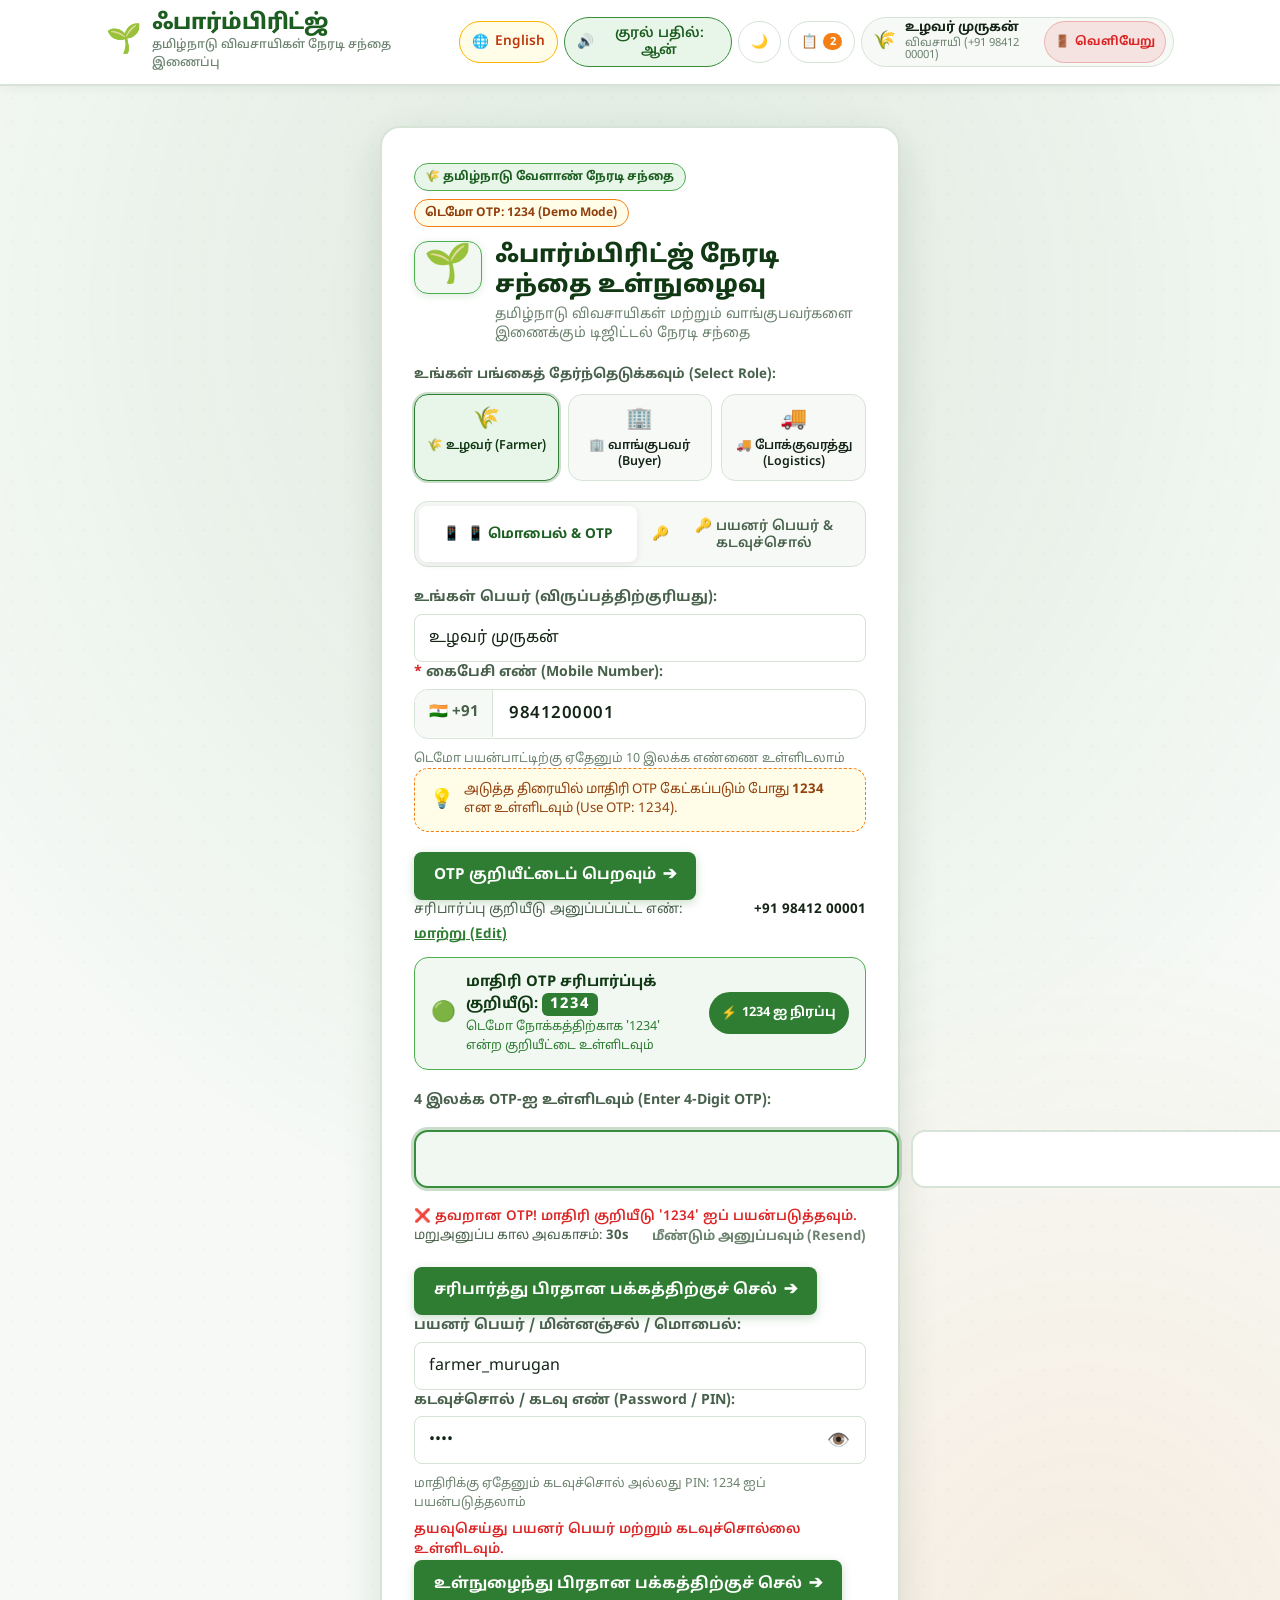
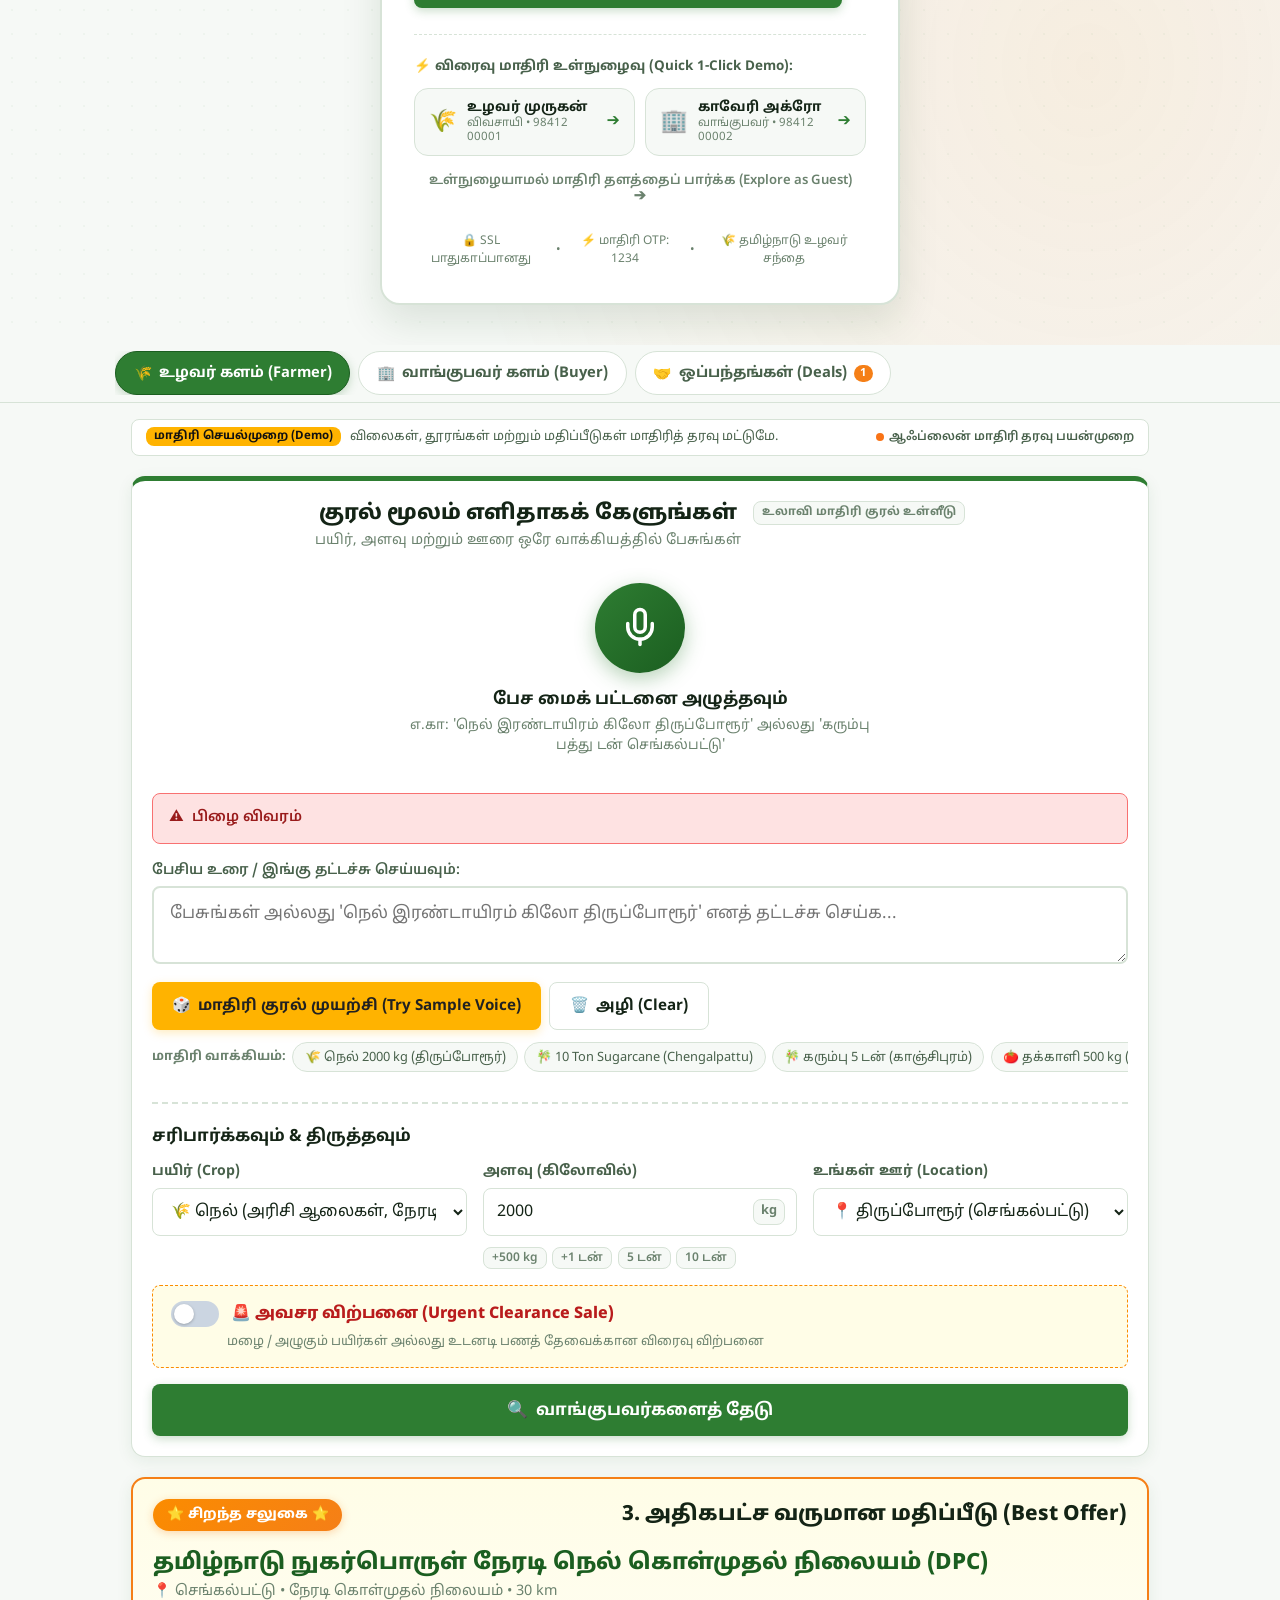
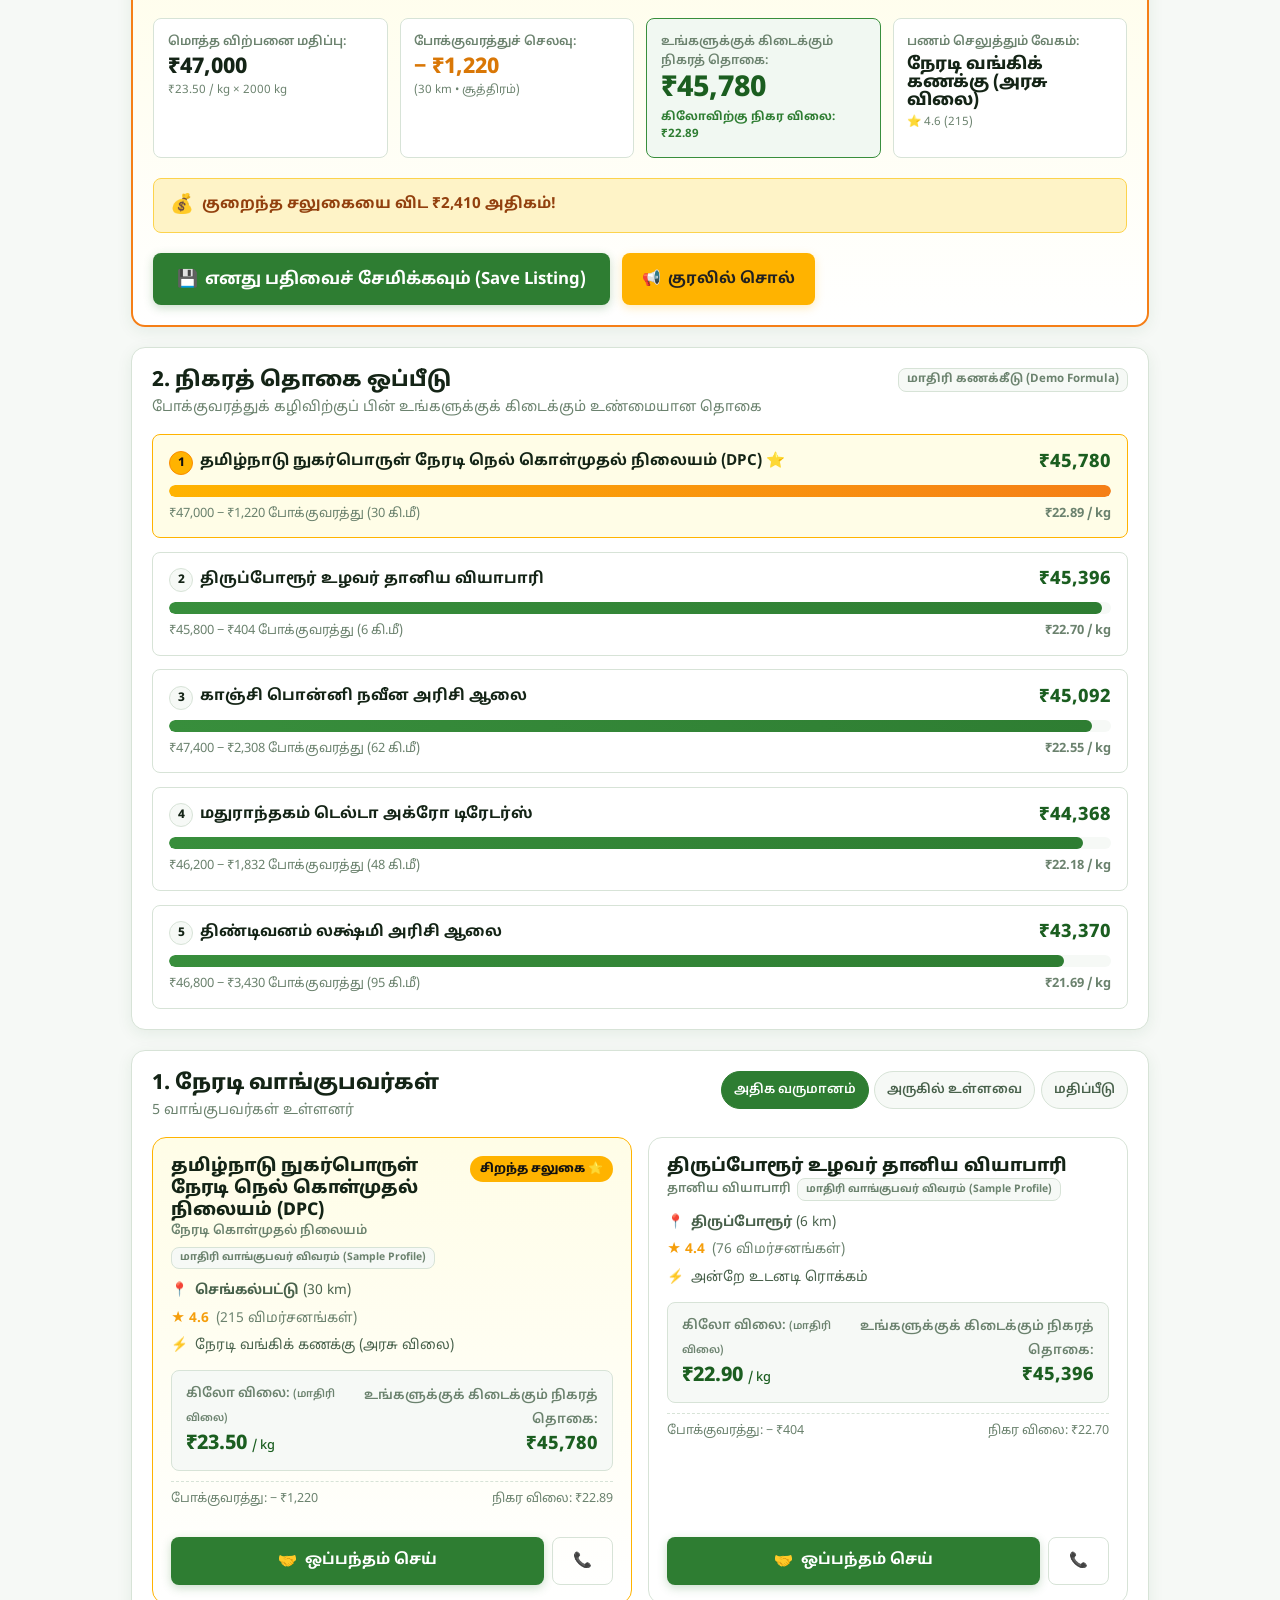
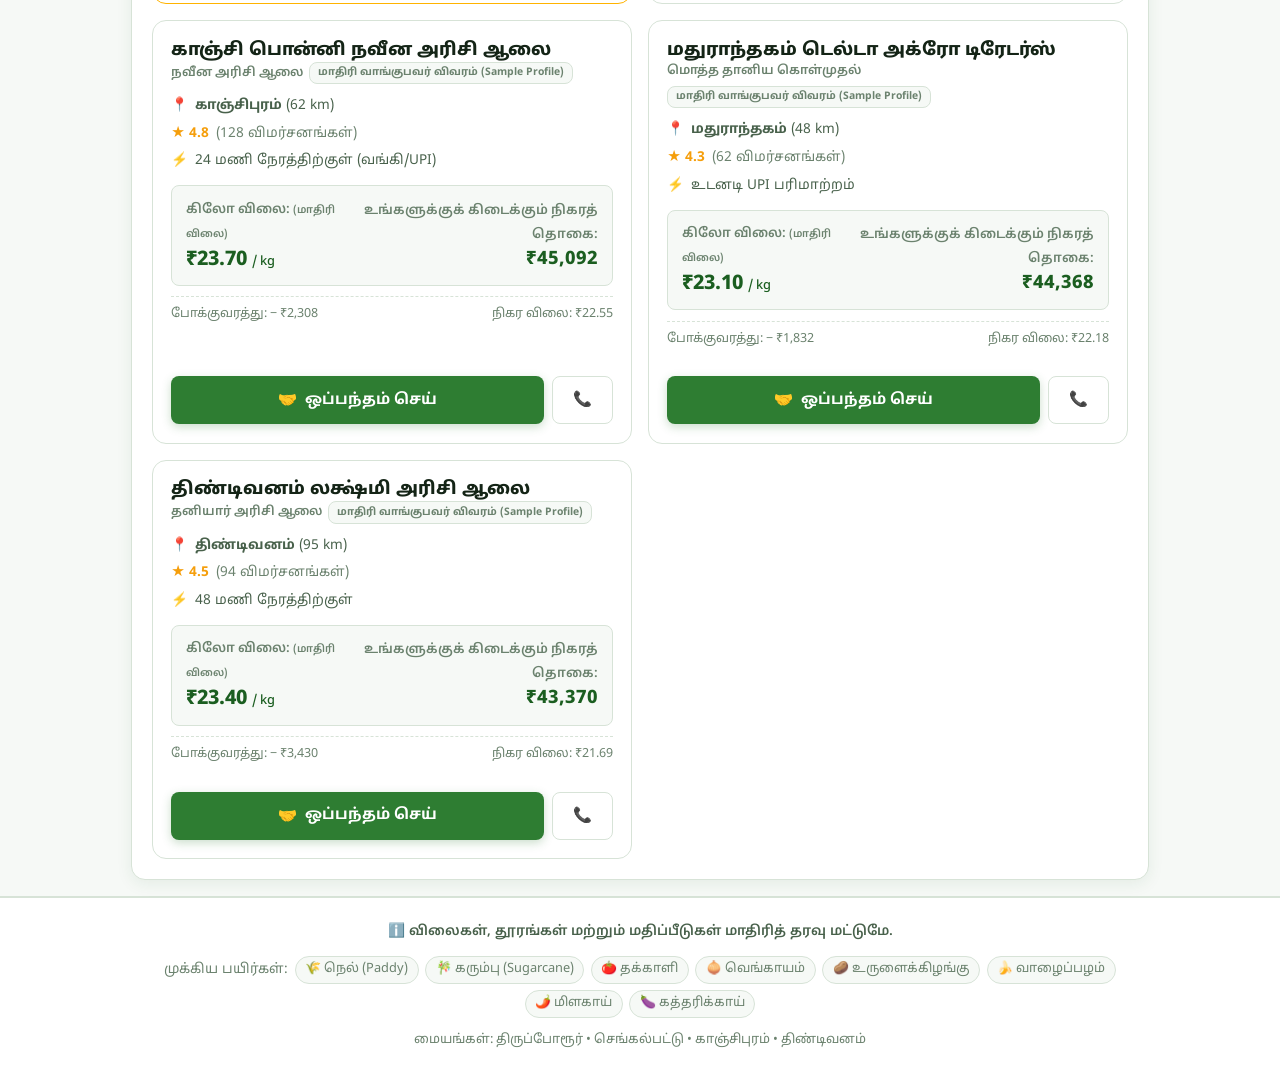
==== static/index.html @ 1721b295 "debug the entire code and make me a perfect protoype" ====
<!DOCTYPE html>
<html lang="ta">
<head>
  <meta charset="UTF-8">
  <meta name="viewport" content="width=device-width, initial-scale=1.0, maximum-scale=5.0">
  <title>FarmBridge | தமிழ்நாடு விவசாயிகள் நேரடி சந்தை இணைப்பு</title>
  <meta name="description" content="Tamil Nadu farmer to buyer direct connection prototype for paddy, sugarcane and vegetables. Voice-enabled, bilingual in Tamil & English.">

  <!-- Google Font: Noto Sans Tamil & Inter -->
  <link rel="preconnect" href="https://fonts.googleapis.com">
  <link rel="preconnect" href="https://fonts.gstatic.com" crossorigin>
  <link href="https://fonts.googleapis.com/css2?family=Inter:wght@400;500;600;700;800&family=Noto+Sans+Tamil:wght@400;500;600;700;800&display=swap" rel="stylesheet">

  <link rel="stylesheet" href="css/styles.css">
</head>
<body class="theme-light">

  <!-- HEADER -->
  <header class="app-header" role="banner">
    <div class="header-container">
      <div class="brand">
        <div class="brand-logo" aria-hidden="true">🌱</div>
        <div class="brand-text">
          <h1 class="brand-title" id="appTitle">ஃபார்ம்பிரிட்ஜ்</h1>
          <p class="brand-subtitle" id="appSubtitle">தமிழ்நாடு விவசாயிகள் நேரடி சந்தை இணைப்பு</p>
        </div>
      </div>

      <div class="header-actions">
        <!-- Language Switch -->
        <button id="langToggleBtn" class="pill-btn lang-pill" aria-label="Switch Language to English">
          <span class="icon" aria-hidden="true">🌐</span>
          <span id="langBtnText">English</span>
        </button>

        <!-- Voice Reply Toggle -->
        <button id="voiceReplyBtn" class="pill-btn voice-pill active" aria-label="Toggle Voice Replies" title="Toggle audio responses">
          <span class="icon" id="voiceReplyIcon" aria-hidden="true">🔊</span>
          <span id="voiceReplyText">குரல்: ஆன்</span>
        </button>

        <!-- Theme Toggle -->
        <button id="themeToggleBtn" class="pill-btn theme-pill" aria-label="Toggle dark/light theme">
          <span class="icon" id="themeIcon" aria-hidden="true">🌙</span>
        </button>

        <!-- View Saved Listings button -->
        <button id="viewListingsBtn" class="pill-btn saved-pill" aria-label="View Saved Listings">
          <span class="icon" aria-hidden="true">📋</span>
          <span id="savedCountBadge" class="badge">1</span>
        </button>

        <!-- User Profile Chip (Shown in header when logged in) -->
        <div id="userHeaderChip" class="user-header-chip hidden">
          <span class="user-avatar" id="userHeaderAvatar" aria-hidden="true">🌾</span>
          <div class="user-meta">
            <span class="user-name" id="userHeaderName">உழவர் முருகன்</span>
            <span class="user-role" id="userHeaderRole">விவசாயி (+91 98412 00001)</span>
          </div>
          <button type="button" id="logoutBtn" class="pill-btn logout-pill" aria-label="Logout" title="Logout from FarmBridge">
            <span class="icon" aria-hidden="true">🚪</span>
            <span id="logoutBtnText">வெளியேறு</span>
          </button>
        </div>
      </div>
    </div>
  </header>

  <!-- =========================================================================
       LOGIN PORTAL SCREEN (Displayed at start of website before main page)
       ========================================================================= -->
  <section id="loginPortalScreen" class="login-portal-screen" aria-labelledby="loginPortalTitle">
    <div class="login-portal-backdrop" aria-hidden="true"></div>

    <div class="login-container">
      <div class="login-card">
        <!-- Top Branding & Demo Status Badge -->
        <div class="login-card-header">
          <div class="login-badge-row">
            <span class="login-badge">🌾 தமிழ்நாடு வேளாண் நேரடி சந்தை</span>
            <span class="login-badge demo-badge">டெமோ OTP: 1234 (Demo Mode)</span>
          </div>
          <div class="login-brand">
            <div class="login-logo" aria-hidden="true">🌱</div>
            <div>
              <h2 id="loginPortalTitle" class="login-title">ஃபார்ம்பிரிட்ஜ் உள்நுழைவு</h2>
              <p id="loginPortalSubtitle" class="login-subtitle">தமிழ்நாடு விவசாயிகள் மற்றும் வாங்குபவர்களை இணைக்கும் டிஜிட்டல் நேரடி சந்தை</p>
            </div>
          </div>
        </div>

        <!-- Role Selection Segmented Chips -->
        <div class="login-role-section">
          <label class="login-section-label" id="loginRoleLabel">உங்கள் பங்கைத் தேர்ந்தெடுக்கவும் (Select Role):</label>
          <div class="login-role-chips" role="radiogroup" aria-label="Select your role">
            <button type="button" class="login-role-chip active" data-role="farmer" id="roleChipFarmer" aria-checked="true" role="radio">
              <span class="chip-icon" aria-hidden="true">🌾</span>
              <span class="chip-text" id="roleChipFarmerText">உழவர் (Farmer)</span>
            </button>
            <button type="button" class="login-role-chip" data-role="buyer" id="roleChipBuyer" aria-checked="false" role="radio">
              <span class="chip-icon" aria-hidden="true">🏢</span>
              <span class="chip-text" id="roleChipBuyerText">வாங்குபவர் (Buyer)</span>
            </button>
            <button type="button" class="login-role-chip" data-role="deals" id="roleChipDeals" aria-checked="false" role="radio">
              <span class="chip-icon" aria-hidden="true">🚚</span>
              <span class="chip-text" id="roleChipDealsText">போக்குவரத்து (Logistics)</span>
            </button>
          </div>
        </div>

        <!-- Login Tabs: Phone & OTP (Primary) vs Credentials -->
        <div class="login-tabs-bar" role="tablist">
          <button type="button" class="login-tab-btn active" id="loginTabOtpBtn" role="tab" aria-selected="true" data-tab="otp">
            <span aria-hidden="true">📱</span>
            <span id="tabOtpTitle">மொபைல் எண் & OTP</span>
          </button>
          <button type="button" class="login-tab-btn" id="loginTabCredBtn" role="tab" aria-selected="false" data-tab="credentials">
            <span aria-hidden="true">🔑</span>
            <span id="tabCredTitle">பயனர் பெயர் & கடவுச்சொல்</span>
          </button>
        </div>

        <!-- TAB 1: Mobile Number & OTP Flow -->
        <div id="loginOtpPanel" class="login-tab-panel" role="tabpanel" aria-labelledby="loginTabOtpBtn">
          <!-- Step 1: Mobile Number Input -->
          <div id="otpStepPhone" class="otp-flow-step">
            <form id="phoneLoginForm" novalidate>
              <div class="form-group">
                <label for="loginNameInput" class="form-label" id="loginNameLabel">உங்கள் பெயர் (விருப்பத்திற்குரியது):</label>
                <input type="text" id="loginNameInput" class="form-input" placeholder="எ.கா: உழவர் முருகன் / Farmer Murugan" value="உழவர் முருகன்">
              </div>

              <div class="form-group">
                <label for="loginPhoneInput" class="form-label" id="loginPhoneLabel">
                  <span class="label-req">*</span> கைபேசி எண் (Mobile Number):
                </label>
                <div class="phone-input-wrapper">
                  <span class="country-prefix">🇮🇳 +91</span>
                  <input type="tel" id="loginPhoneInput" class="form-input phone-field" placeholder="98412 00001" maxlength="10" value="9841200001" inputmode="numeric" required>
                </div>
                <small class="field-hint" id="loginPhoneHint">டெமோ பயன்பாட்டிற்கு ஏதேனும் 10 இலக்க எண்ணை உள்ளிடலாம்</small>
              </div>

              <!-- Demo Notice Alert -->
              <div class="login-demo-alert">
                <span class="alert-icon" aria-hidden="true">💡</span>
                <span id="demoOtpAlertText">அடுத்த திரையில் மாதிரி OTP கேட்கப்படும் போது <strong>1234</strong> என உள்ளிடவும் (Use OTP: 1234).</span>
              </div>

              <button type="submit" id="sendOtpBtn" class="btn btn-primary btn-block btn-lg">
                <span id="sendOtpBtnText">OTP குறியீட்டைப் பெறவும்</span>
                <span aria-hidden="true">➔</span>
              </button>
            </form>
          </div>

          <!-- Step 2: OTP Verification Box -->
          <div id="otpStepVerify" class="otp-flow-step hidden">
            <div class="otp-sent-info">
              <span id="otpSentPrefix">சரிபார்ப்பு குறியீடு அனுப்பப்பட்ட எண்:</span>
              <strong id="displayOtpPhone">+91 98412 00001</strong>
              <button type="button" id="changePhoneBtn" class="link-btn" aria-label="Change Phone Number">மாற்று (Edit)</button>
            </div>

            <!-- Prominent Demo OTP Banner with Auto-Fill button -->
            <div class="otp-callout-box">
              <div class="callout-content">
                <span class="callout-icon" aria-hidden="true">🟢</span>
                <div>
                  <div class="callout-title" id="calloutOtpTitle">மாதிரி OTP சரிபார்ப்புக் குறியீடு: <span class="highlight-code">1234</span></div>
                  <div class="callout-sub" id="calloutOtpSub">டெமோ நோக்கத்திற்காக '1234' என்ற குறியீட்டை உள்ளிடவும்</div>
                </div>
              </div>
              <button type="button" id="autofillOtpBtn" class="pill-btn autofill-pill" title="Fill OTP 1234">
                <span aria-hidden="true">⚡</span>
                <span id="autofillBtnText">1234 ஐ நிரப்பு</span>
              </button>
            </div>

            <form id="verifyOtpForm" novalidate>
              <div class="form-group">
                <label class="form-label" id="enterOtpLabel" for="otpDigit1">4 இலக்க OTP-ஐ உள்ளிடவும் (Enter 4-Digit OTP):</label>
                <div class="otp-boxes-grid" id="otpBoxesContainer">
                  <input type="text" id="otpDigit1" class="otp-digit" maxlength="1" inputmode="numeric" pattern="[0-9]*" autocomplete="off" autofocus aria-label="OTP digit 1">
                  <input type="text" id="otpDigit2" class="otp-digit" maxlength="1" inputmode="numeric" pattern="[0-9]*" autocomplete="off" aria-label="OTP digit 2">
                  <input type="text" id="otpDigit3" class="otp-digit" maxlength="1" inputmode="numeric" pattern="[0-9]*" autocomplete="off" aria-label="OTP digit 3">
                  <input type="text" id="otpDigit4" class="otp-digit" maxlength="1" inputmode="numeric" pattern="[0-9]*" autocomplete="off" aria-label="OTP digit 4">
                </div>
                <div id="otpErrorMsg" class="otp-error-msg hidden" role="alert">
                  ❌ தவறான OTP! மாதிரி குறியீடு '1234' ஐப் பயன்படுத்தவும்.
                </div>
              </div>

              <div class="otp-resend-row">
                <span id="otpTimerText" class="timer-text">மறுஅனுப்ப கால அவகாசம்: <strong id="otpCountdown">30s</strong></span>
                <button type="button" id="resendOtpBtn" class="link-btn" disabled>மீண்டும் அனுப்பவும் (Resend)</button>
              </div>

              <button type="submit" id="verifyOtpBtn" class="btn btn-primary btn-block btn-lg">
                <span id="verifyOtpBtnText">சரிபார்த்து பிரதான பக்கத்திற்குச் செல்</span>
                <span aria-hidden="true">➔</span>
              </button>
            </form>
          </div>
        </div>

        <!-- TAB 2: Credentials (Username & Password) Flow -->
        <div id="loginCredPanel" class="login-tab-panel hidden" role="tabpanel" aria-labelledby="loginTabCredBtn">
          <form id="credLoginForm" novalidate>
            <div class="form-group">
              <label for="loginUsernameInput" class="form-label" id="credUsernameLabel">பயனர் பெயர் / மின்னஞ்சல் / மொபைல்:</label>
              <input type="text" id="loginUsernameInput" class="form-input" placeholder="murugan அல்லது 9841200001" value="farmer_murugan" required>
            </div>

            <div class="form-group">
              <label for="loginPasswordInput" class="form-label" id="credPasswordLabel">கடவுச்சொல் / கடவு எண் (Password / PIN):</label>
              <div class="password-input-wrapper">
                <input type="password" id="loginPasswordInput" class="form-input" placeholder="மாதிரி கடவுச்சொல்: 1234" value="1234" required>
                <button type="button" id="togglePasswordBtn" class="toggle-pwd-btn" aria-label="Show or hide password">👁️</button>
              </div>
              <small class="field-hint" id="credHintText">மாதிரிக்கு ஏதேனும் கடவுச்சொல் அல்லது PIN: 1234 ஐப் பயன்படுத்தலாம்</small>
            </div>

            <div id="credErrorMsg" class="otp-error-msg hidden" role="alert">
              தயவுசெய்து பயனர் பெயர் மற்றும் கடவுச்சொல்லை உள்ளிடவும்.
            </div>

            <button type="submit" id="credSubmitBtn" class="btn btn-primary btn-block btn-lg">
              <span id="credSubmitBtnText">உள்நுழைந்து பிரதான பக்கத்திற்குச் செல்</span>
              <span aria-hidden="true">➔</span>
            </button>
          </form>
        </div>

        <!-- Quick 1-Click Demo Profiles -->
        <div class="login-quick-demo">
          <div class="quick-demo-title" id="quickDemoTitle">⚡ விரைவு மாதிரி உள்நுழைவு (Quick 1-Click Demo):</div>
          <div class="quick-demo-cards">
            <button type="button" class="quick-profile-card" id="quickLoginFarmer">
              <span class="qp-icon" aria-hidden="true">🌾</span>
              <div class="qp-info">
                <strong id="demoFarmerName">உழவர் முருகன்</strong>
                <small id="demoFarmerRole">விவசாயி • 98412 00001</small>
              </div>
              <span class="qp-arrow" aria-hidden="true">➔</span>
            </button>
            <button type="button" class="quick-profile-card" id="quickLoginBuyer">
              <span class="qp-icon" aria-hidden="true">🏢</span>
              <div class="qp-info">
                <strong id="demoBuyerName">காவேரி அக்ரோ</strong>
                <small id="demoBuyerRole">வாங்குபவர் • 98412 00002</small>
              </div>
              <span class="qp-arrow" aria-hidden="true">➔</span>
            </button>
          </div>
          <!-- Guest explore option -->
          <div class="guest-explore-row">
            <button type="button" id="skipLoginGuestBtn" class="guest-link-btn">
              <span id="guestBtnText">உள்நுழையாமல் மாதிரி தளத்தைப் பார்க்க (Explore as Guest)</span> ➔
            </button>
          </div>
        </div>

        <!-- Trust & Security Footer -->
        <div class="login-card-footer">
          <span class="trust-item">🔒 SSL பாதுகாப்பானது</span>
          <span class="trust-item">•</span>
          <span class="trust-item">⚡ மாதிரி OTP: 1234</span>
          <span class="trust-item">•</span>
          <span class="trust-item">🌾 தமிழ்நாடு உழவர் சந்தை</span>
        </div>
      </div>
    </div>
  </section>

  <!-- =========================================================================
       MAIN APPLICATION WRAPPER (Displayed once logged in)
       ========================================================================= -->
  <div id="mainAppWrapper" class="main-app-wrapper hidden">

  <!-- ROLE NAVIGATION TABS (Farmer / Buyer / Deals Tracker) -->
  <nav class="role-nav-bar" role="navigation" aria-label="Role and Views Switcher">
    <div class="role-nav-container" role="tablist">
      <button class="role-tab active" id="tabFarmer" role="tab" aria-selected="true" data-view="farmer">
        <span class="tab-icon" aria-hidden="true">🌾</span>
        <span id="tabFarmerText">உழவர் களம் (Farmer)</span>
      </button>
      <button class="role-tab" id="tabBuyer" role="tab" aria-selected="false" data-view="buyer">
        <span class="tab-icon" aria-hidden="true">🏢</span>
        <span id="tabBuyerText">வாங்குபவர் களம் (Buyer)</span>
      </button>
      <button class="role-tab" id="tabDeals" role="tab" aria-selected="false" data-view="deals">
        <span class="tab-icon" aria-hidden="true">🤝</span>
        <span id="tabDealsText">ஒப்பந்தங்கள் (Deals)</span>
        <span id="dealsCountBadge" class="badge">1</span>
      </button>
    </div>
  </nav>

  <!-- MAIN CONTENT CONTAINER -->
  <main class="main-content" id="mainContent">

    <!-- DEMO / STATUS BANNER -->
    <div class="status-strip" role="region" aria-label="Status Notice">
      <div class="strip-content">
        <span class="demo-tag" id="demoNoticeBadge">மாதிரி செயல்முறை (DEMO / SIMULATION)</span>
        <span class="strip-text" id="statusNoticeText">அனைத்து விலைகள், வாங்குபவர்கள் மற்றும் கட்டணங்கள் மாதிரித் தரவு மட்டுமே (Mock Demo Data).</span>
      </div>
      <div id="connectionPill" class="conn-pill online" title="Backend Status">
        <span class="dot"></span>
        <span id="connText">இணைப்பில் உள்ளது</span>
      </div>
    </div>

    <!-- VIEW 1: FARMER VIEW PANEL -->
    <div id="viewFarmer" class="view-panel" role="tabpanel" aria-labelledby="tabFarmer">
      <!-- VOICE INPUT SECTION (TOP) -->
      <section class="card voice-hero-card" aria-labelledby="voiceSectionHeading">
        <div class="section-header-row">
          <div>
            <h2 id="voiceSectionHeading" class="section-title">குரல் மூலம் எளிதாகக் கேளுங்கள்</h2>
            <p class="section-desc" id="voiceSectionDesc">பயிர், அளவு மற்றும் ஊரை ஒரே வாக்கியத்தில் பேசுங்கள்</p>
          </div>
          <span class="sim-badge" id="voiceEngineBadge">உலாவி மாதிரி குரல் உள்ளீடு</span>
        </div>

        <!-- Large Center Microphone Touch Target -->
        <div class="mic-cluster">
          <button id="micMainBtn" class="mic-touch-target" aria-label="Press to speak in Tamil or English">
            <div class="mic-pulse-ring" aria-hidden="true"></div>
            <div class="mic-pulse-ring delay" aria-hidden="true"></div>
            <div class="mic-icon-circle">
              <svg class="mic-svg" viewBox="0 0 24 24" fill="none" stroke="currentColor" stroke-width="2" stroke-linecap="round" stroke-linejoin="round">
                <path d="M12 2a3 3 0 0 0-3 3v7a3 3 0 0 0 6 0V5a3 3 0 0 0-3-3Z"></path>
                <path d="M19 10v2a7 7 0 0 1-14 0v-2"></path>
                <line x1="12" y1="19" x2="12" y2="22"></line>
              </svg>
            </div>
          </button>
          <div id="micStatusText" class="mic-status-label" aria-live="polite">பேச மைக் பட்டனை அழுத்தவும்</div>
          <p class="mic-prompt-hint" id="micPromptHint">எ.கா: "நெல் இரண்டாயிரம் கிலோ திருப்போரூர்" அல்லது "ten ton sugarcane Chengalpattu"</p>
        </div>

        <!-- Speech / Mic Error Banner (Hidden by default) -->
        <div id="voiceAlertBanner" class="alert-banner hidden" role="alert" aria-live="assertive">
          <div class="alert-content">
            <span class="alert-icon" id="alertIcon">⚠️</span>
            <span class="alert-text" id="alertText">பிழை விவரம்</span>
          </div>
          <div class="alert-action" id="alertActionSlot"></div>
        </div>

        <!-- Live Transcript & Text Input -->
        <div class="transcript-box-wrapper">
          <label for="transcriptInput" class="input-label" id="transcriptLabel">பேசிய உரை / இங்கு தட்டச்சு செய்யவும்:</label>
          <div class="transcript-input-group">
            <textarea 
              id="transcriptInput" 
              class="transcript-textarea" 
              rows="2" 
              placeholder="பேசுங்கள் அல்லது 'நெல் இரண்டாயிரம் கிலோ திருப்போரூர்' எனத் தட்டச்சு செய்க..."
              aria-describedby="sampleVoiceCycler"
            ></textarea>
          </div>

          <!-- Voice Action Buttons -->
          <div class="voice-buttons-bar">
            <button id="trySampleVoiceBtn" class="btn btn-turmeric" aria-label="Try a sample voice query">
              <span class="btn-icon" aria-hidden="true">🎲</span>
              <span id="trySampleText">மாதிரி குரல் முயற்சி (Try Sample Voice)</span>
            </button>
            
            <button id="clearVoiceBtn" class="btn btn-outline" aria-label="Clear speech transcript">
              <span class="btn-icon" aria-hidden="true">🗑️</span>
              <span id="clearBtnText">அழி</span>
            </button>
          </div>

          <!-- Sample preview chips -->
          <div class="sample-pills-row" id="samplePillsRow">
            <span class="sample-tag-lead" id="sampleLeadText">மாதிரி:</span>
            <button class="sample-pill-chip" data-phrase="நெல் இரண்டாயிரம் கிலோ திருப்போரூர்">🌾 நெல் 2000 kg (திருப்போரூர்)</button>
            <button class="sample-pill-chip" data-phrase="ten ton sugarcane Chengalpattu">🎋 10 Ton Sugarcane (Chengalpattu)</button>
            <button class="sample-pill-chip" data-phrase="கரும்பு ஐந்து டன் காஞ்சிபுரம்">🎋 கரும்பு 5 டன் (காஞ்சிபுரம்)</button>
            <button class="sample-pill-chip" data-phrase="தக்காளி 500 கிலோ செங்கல்பட்டு">🍅 தக்காளி 500 kg (செங்கல்பட்டு)</button>
          </div>
        </div>

        <!-- Editable Extracted Fields -->
        <div class="extracted-fields-box">
          <h3 class="subsection-title" id="fieldsTitle">சரிபார்க்கவும் & திருத்தவும்</h3>
          
          <div class="form-grid">
            <!-- Crop Select -->
            <div class="form-group">
              <label for="cropSelect" class="form-label" id="cropLabel">பயிர் (Crop):</label>
              <div class="select-wrapper">
                <select id="cropSelect" class="form-select" aria-required="true">
                  <!-- Dynamically populated -->
                </select>
              </div>
            </div>

            <!-- Quantity Input -->
            <div class="form-group">
              <label for="quantityInput" class="form-label" id="qtyLabel">அளவு (கிலோவில்):</label>
              <div class="input-with-unit">
                <input 
                  type="number" 
                  id="quantityInput" 
                  class="form-input" 
                  min="1" 
                  step="any" 
                  value="2000" 
                  placeholder="2000" 
                  aria-required="true"
                >
                <span class="unit-badge">kg</span>
              </div>
              <!-- Quick Quantity Increments -->
              <div class="quick-qty-chips">
                <button type="button" class="quick-qty-btn" data-add="500">+500 kg</button>
                <button type="button" class="quick-qty-btn" data-add="1000">+1 டன்</button>
                <button type="button" class="quick-qty-btn" data-set="5000">5 டன்</button>
                <button type="button" class="quick-qty-btn" data-set="10000">10 டன்</button>
              </div>
            </div>

            <!-- Farmer Location Select -->
            <div class="form-group">
              <label for="locationSelect" class="form-label" id="locLabel">உங்கள் ஊர் (Location):</label>
              <div class="select-wrapper">
                <select id="locationSelect" class="form-select" aria-required="true">
                  <!-- Dynamically populated -->
                </select>
              </div>
            </div>
          </div>

          <!-- URGENT / DISTRESS SALE WORKFLOW CARD -->
          <div class="urgent-sale-card" id="urgentSaleCard">
            <div class="urgent-toggle-row">
              <label class="switch-control" for="urgentSaleToggle">
                <input type="checkbox" id="urgentSaleToggle" class="switch-input" aria-describedby="urgentToggleDesc">
                <span class="switch-track" aria-hidden="true"></span>
                <span class="switch-title" id="urgentToggleTitle">🚨 அவசர விற்பனை (Urgent Clearance Sale)</span>
              </label>
              <span class="urgent-sub-desc" id="urgentToggleDesc">மழை / அழுகும் பயிர்கள் அல்லது உடனடி பணத் தேவைக்கான விரைவு விற்பனை</span>
            </div>
            <div id="urgentFieldsGroup" class="urgent-fields-group hidden">
              <div class="form-grid-2">
                <div class="form-group">
                  <label for="urgentReasonSelect" class="form-label" id="urgentReasonLabel">அவசர காரணம் (Urgency Reason):</label>
                  <select id="urgentReasonSelect" class="form-select">
                    <option value="perishable">அழுகும் பயிர் - மழை/வெயில் அபாயம் (Perishable Harvest)</option>
                    <option value="cash">உடனடி அவசர ரொக்கத் தேவை (Immediate Cash Need Today)</option>
                    <option value="storage">அறுவடைக்கு பின் சேமிப்பு வசதி இல்லை (No Storage)</option>
                  </select>
                </div>
                <div class="form-group">
                  <label for="urgentDiscountSelect" class="form-label" id="urgentDiscountLabel">விரைவு கொள்முதல் தள்ளுபடி:</label>
                  <select id="urgentDiscountSelect" class="form-select">
                    <option value="5">5% விரைவு தள்ளுபடி (5% Discount)</option>
                    <option value="10" selected>10% உடனடி கொள்முதல் தள்ளுபடி (10% Discount)</option>
                    <option value="15">15% அதிகபட்ச அவசர தள்ளுபடி (15% Clearance)</option>
                  </select>
                </div>
              </div>
              <div class="urgent-info-strip">
                <span>⚡</span>
                <span id="urgentSpotNotice">அன்றே உடனடி ரொக்கம் (Spot Cash) & 24 மணி நேரத்திற்குள் பட்டுவாடா செய்யும் வாங்குபவர்களுக்கு முன்னுரிமை அளிக்கப்படுகிறது.</span>
              </div>
            </div>
          </div>

          <button id="calculateOffersBtn" class="btn btn-primary btn-large w-100" style="margin-top: 1rem;">
            <span class="btn-icon" aria-hidden="true">🔍</span>
            <span id="calculateBtnText">வாங்குபவர்களைத் தேடு (Find Matching Buyers)</span>
          </button>
        </div>
      </section>

      <!-- SECTION 3: ESTIMATED EARNINGS (HERO CARD FOR BEST BUYER) -->
      <section class="card earnings-hero-card" id="earningsSection" aria-labelledby="secEarningsHeading">
        <div class="earnings-header">
          <div class="earnings-tag" id="bestOfferBadgeTag">⭐ சிறந்த சலுகை (Best Offer)</div>
          <h2 id="secEarningsHeading" class="section-title">3. அதிகபட்ச வருமான மதிப்பீடு</h2>
        </div>

        <div class="earnings-content" id="earningsContent">
          <!-- Filled by JS -->
        </div>
      </section>

      <!-- SECTION 2: OFFER COMPARISON (RANKED BARS) -->
      <section class="card comparison-card" id="comparisonSection" aria-labelledby="secComparisonHeading">
        <div class="section-header-row">
          <div>
            <h2 id="secComparisonHeading" class="section-title">2. நிகரத் தொகை ஒப்பீடு</h2>
            <p class="section-desc" id="secComparisonDesc">போக்குவரத்துக் கழிவிற்குப் பின் உங்களுக்குக் கிடைக்கும் உண்மையான தொகை</p>
          </div>
          <span class="sim-badge">மாதிரி கணக்கீடு (Demo Formula)</span>
        </div>

        <div class="comparison-bars-container" id="comparisonBarsContainer" role="list">
          <!-- Rendered by JS -->
        </div>
      </section>

      <!-- SECTION 1: MATCHING BUYERS (CARDS) -->
      <section class="card buyers-section-card" id="buyersSection" aria-labelledby="secBuyersHeading">
        <div class="section-header-row">
          <div>
            <h2 id="secBuyersHeading" class="section-title">1. நேரடி வாங்குபவர்கள்</h2>
            <p class="section-desc" id="secBuyersCount">பொருத்தமான வாங்குபவர்கள்</p>
          </div>
          <!-- Filter chips -->
          <div class="filter-pills" role="radiogroup" aria-label="Sort Buyers">
            <button class="filter-pill active" data-sort="net" id="sortNetBtn">அதிக வருமானம்</button>
            <button class="filter-pill" data-sort="distance" id="sortDistBtn">அருகில் உள்ளவை</button>
            <button class="filter-pill" data-sort="rating" id="sortRatingBtn">மதிப்பீடு</button>
          </div>
        </div>

        <div class="buyers-grid" id="buyersGrid" role="list">
          <!-- Rendered by JS -->
        </div>
      </section>
    </div>

    <!-- VIEW 2: BUYER / MILL OPERATOR DASHBOARD -->
    <div id="viewBuyer" class="view-panel hidden" role="tabpanel" aria-labelledby="tabBuyer">
      <section class="card buyer-dashboard-card" aria-labelledby="secBuyerHeading">
        <div class="section-header-row">
          <div>
            <h2 id="secBuyerHeading" class="section-title">விவசாயிகளின் வரத்து மற்றும் விற்பனை பதிவுகள்</h2>
            <p class="section-desc" id="secBuyerSubtitle">நேரடி கொள்முதல் செய்ய விவசாயிகளின் பதிவுகளைப் பார்க்கவும்</p>
          </div>
          <!-- Filter controls -->
          <div class="buyer-filters-bar">
            <select id="buyerCropFilter" class="form-select" style="min-width: 140px;" aria-label="Filter by Crop">
              <option value="all">அனைத்து பயிர்களும்</option>
            </select>
            <button id="buyerUrgentFilterBtn" class="filter-pill" data-active="false">
              <span>🚨 அவசர விற்பனைகள் மட்டும்</span>
            </button>
          </div>
        </div>

        <!-- Incoming Farmer Listings Grid -->
        <div id="incomingListingsGrid" class="listings-grid" role="list">
          <!-- Populated by JS -->
        </div>
      </section>
    </div>

    <!-- VIEW 3: DEALS TRACKER & STATUS PIPELINE -->
    <div id="viewDeals" class="view-panel hidden" role="tabpanel" aria-labelledby="tabDeals">
      <section class="card deals-dashboard-card" aria-labelledby="secDealsHeading">
        <div class="section-header-row">
          <div>
            <h2 id="secDealsHeading" class="section-title">ஒப்பந்தங்கள் & நேரடி நிலைக் கண்காணிப்பு</h2>
            <p class="section-desc" id="secDealsSubtitle">உறுதி செய்யப்பட்ட ஒப்பந்தங்களின் படிநிலை முன்னேற்றம் (முழு மாதிரி செயல்முறை)</p>
          </div>
          <button id="createDemoDealBtn" class="btn btn-turmeric">
            <span class="btn-icon" aria-hidden="true">➕</span>
            <span id="createDemoDealBtnText">மாதிரி ஒப்பந்தம் உருவாக்கு</span>
          </button>
        </div>

        <!-- Deals List Container -->
        <div id="dealsListContainer" class="deals-container" role="list">
          <!-- Populated by JS -->
        </div>
      </section>
    </div>

  </main>

  <!-- SAVED LISTINGS MODAL -->
  <div id="savedListingsModal" class="modal-overlay hidden" role="dialog" aria-modal="true" aria-labelledby="savedListingsModalTitle">
    <div class="modal-card">
      <div class="modal-header">
        <h3 id="savedListingsModalTitle" class="modal-title">சேமிக்கப்பட்ட விவசாயி பதிவுகள்</h3>
        <button id="closeSavedModalBtn" class="close-btn" aria-label="Close modal">&times;</button>
      </div>
      <div class="modal-body" id="savedListingsList">
        <!-- Populated by JS -->
      </div>
    </div>
  </div>

  <!-- SIMULATED MANDI RECEIPT / CHALLAN MODAL -->
  <div id="receiptModal" class="modal-overlay hidden" role="dialog" aria-modal="true" aria-labelledby="receiptModalTitle">
    <div class="modal-card receipt-card">
      <div class="modal-header">
        <h3 id="receiptModalTitle" class="modal-title">மாதிரி கொள்முதல் சலான் & ரசீது</h3>
        <button id="closeReceiptModalBtn" class="close-btn" aria-label="Close modal">&times;</button>
      </div>
      <div class="modal-body">
        <div class="simulated-watermark" id="receiptWatermark">மாதிரி ஆவணம் - சட்டப்பூர்வ செல்லுபடி அற்றது / SIMULATED DEMO ONLY - NO REAL BANKING</div>
        <div class="receipt-content" id="receiptContent">
          <!-- Filled dynamically by JS -->
        </div>
        <div class="modal-actions">
          <button type="button" id="closeReceiptBtn" class="btn btn-outline">மூடு</button>
          <button type="button" id="printReceiptBtn" class="btn btn-primary">
            <span>🖨️</span>
            <span id="printReceiptBtnText">அச்சிடு / சேமி (Print)</span>
          </button>
        </div>
      </div>
    </div>
  </div>

  <!-- SAVE LISTING FORM MODAL -->
  <div id="saveListingModal" class="modal-overlay hidden" role="dialog" aria-modal="true" aria-labelledby="saveModalTitle">
    <div class="modal-card">
      <div class="modal-header">
        <h3 id="saveModalTitle" class="modal-title">விவசாயி பதிவைச் சேமி</h3>
        <button id="closeSaveModalBtn" class="close-btn" aria-label="Close modal">&times;</button>
      </div>
      <div class="modal-body">
        <form id="saveListingForm">
          <div class="form-group">
            <label for="farmerNameInput" class="form-label" id="modalFarmerNameLabel">உங்கள் பெயர்:</label>
            <input type="text" id="farmerNameInput" class="form-input" placeholder="உழவர் முருகன் / Farmer Murugan" required>
          </div>
          <div class="form-group">
            <label for="farmerPhoneInput" class="form-label" id="modalFarmerPhoneLabel">தொலைபேசி எண்:</label>
            <input type="tel" id="farmerPhoneInput" class="form-input" placeholder="+91 98412 00000" required>
          </div>
          <div class="summary-box" id="saveListingSummaryBox">
            <!-- Details populated by JS -->
          </div>
          <div class="modal-actions">
            <button type="button" id="cancelSaveBtn" class="btn btn-outline">ரத்து செய்</button>
            <button type="submit" id="confirmSaveBtn" class="btn btn-primary">சேமிக்கவும்</button>
          </div>
        </form>
      </div>
    </div>
  </div>

  <!-- TOAST NOTIFICATION -->
  <div id="toastMessage" class="toast hidden" role="status" aria-live="polite"></div>

  <!-- FOOTER -->
  <footer class="app-footer" role="contentinfo">
    <div class="footer-container">
      <div class="footer-notice">
        <span class="warning-icon">ℹ️</span>
        <span id="footerNoticeText">விலைகள், தூரங்கள் மற்றும் மதிப்பீடுகள் மாதிரித் தரவு மட்டுமே (Prices, distances and ratings are sample data for demonstration).</span>
      </div>
      <div class="footer-crops">
        <span id="supportedCropsLabel">முக்கிய பயிர்கள்:</span>
        <span class="crop-tag">🌾 நெல் (Paddy)</span>
        <span class="crop-tag">🎋 கரும்பு (Sugarcane)</span>
        <span class="crop-tag">🍅 தக்காளி</span>
        <span class="crop-tag">🧅 வெங்காயம்</span>
        <span class="crop-tag">🥔 உருளைக்கிழங்கு</span>
        <span class="crop-tag">🍌 வாழைப்பழம்</span>
        <span class="crop-tag">🌶️ மிளகாய்</span>
        <span class="crop-tag">🍆 கத்தரிக்காய்</span>
      </div>
      <div class="footer-hubs">
        <span id="regionsLabel">மையங்கள்:</span> திருப்போரூர் • செங்கல்பட்டு • காஞ்சிபுரம் • திண்டிவனம்
      </div>
    </div>
  </footer>

  </div> <!-- END MAIN APPLICATION WRAPPER -->

  <!-- SCRIPTS -->
  <script src="js/i18n.js"></script>
  <script src="js/sample_data.js"></script>
  <script src="js/parser.js"></script>
  <script src="js/speech.js"></script>
  <script src="js/app.js"></script>
</body>
</html>
---- static/css/styles.css ----
/* ==========================================================================
   FarmBridge Stylesheet
   Green & Turmeric Palette, Tamil Typography, Mobile-First Responsive Design
   ========================================================================== */

:root {
  /* Green Palette */
  --green-900: #0f3813;
  --green-800: #1b5e20;
  --green-700: #2e7d32;
  --green-600: #388e3c;
  --green-500: #4caf50;
  --green-100: #e8f5e9;
  --green-50:  #f1f8f2;

  /* Turmeric / Haldi Palette */
  --turmeric-900: #bf360c;
  --turmeric-800: #e65100;
  --turmeric-700: #f57f17;
  --turmeric-600: #fb8c00;
  --turmeric-500: #ffb300;
  --turmeric-200: #ffe082;
  --turmeric-100: #fff9c4;
  --turmeric-50:  #fffde7;

  /* Light Theme Defaults */
  --bg-primary: #f6f9f6;
  --bg-secondary: #ffffff;
  --bg-card: #ffffff;
  --bg-input: #ffffff;
  --border-color: #d7e3d7;
  --border-focus: #2e7d32;

  --text-primary: #142416;
  --text-secondary: #48614b;
  --text-muted: #6b826e;
  --text-inverse: #ffffff;

  --accent-gold: #f57f17;
  --accent-gold-bg: #fffde7;
  --badge-best-bg: #fef3c7;
  --badge-best-text: #92400e;
  --badge-best-border: #fcd34d;

  --card-shadow: 0 4px 16px rgba(27, 94, 32, 0.08);
  --card-shadow-hover: 0 8px 24px rgba(27, 94, 32, 0.14);

  --font-family: 'Noto Sans Tamil', 'Inter', -apple-system, BlinkMacSystemFont, 'Segoe UI', Roboto, sans-serif;
  --radius-sm: 8px;
  --radius-md: 14px;
  --radius-lg: 20px;
  --radius-full: 9999px;
}

/* Dark Theme */
body.theme-dark {
  --bg-primary: #0f1611;
  --bg-secondary: #17231a;
  --bg-card: #1c2b20;
  --bg-input: #152218;
  --border-color: #2c4232;
  --border-focus: #66bb6a;

  --text-primary: #f0f7f1;
  --text-secondary: #b6d2b9;
  --text-muted: #85a389;
  --text-inverse: #0f1611;

  --accent-gold: #ffb300;
  --accent-gold-bg: #292411;
  --badge-best-bg: #3d2f07;
  --badge-best-text: #fde047;
  --badge-best-border: #854d0e;

  --card-shadow: 0 4px 18px rgba(0, 0, 0, 0.4);
  --card-shadow-hover: 0 8px 28px rgba(0, 0, 0, 0.6);
}

/* Base Resets */
*, *::before, *::after {
  box-sizing: border-box;
  margin: 0;
  padding: 0;
}

html {
  font-size: 16px;
  scroll-behavior: smooth;
  -webkit-text-size-adjust: 100%;
}

body {
  font-family: var(--font-family);
  background-color: var(--bg-primary);
  color: var(--text-primary);
  line-height: 1.5;
  overflow-x: hidden;
  transition: background-color 0.25s ease, color 0.25s ease;
  min-height: 100vh;
  display: flex;
  flex-direction: column;
}

/* Accessibility: focus ring */
:focus-visible {
  outline: 3px solid var(--accent-gold);
  outline-offset: 2px;
}

/* Header */
.app-header {
  background-color: var(--bg-card);
  border-bottom: 2px solid var(--border-color);
  position: sticky;
  top: 0;
  z-index: 100;
  box-shadow: 0 2px 10px rgba(0, 0, 0, 0.05);
}

.header-container {
  max-width: 1100px;
  margin: 0 auto;
  padding: 0.75rem 1rem;
  display: flex;
  align-items: center;
  justify-content: space-between;
  gap: 0.75rem;
}

.brand {
  display: flex;
  align-items: center;
  gap: 0.6rem;
}

.brand-logo {
  font-size: 1.8rem;
  line-height: 1;
}

.brand-title {
  font-size: 1.35rem;
  font-weight: 800;
  color: var(--green-800);
  line-height: 1.1;
  letter-spacing: -0.01em;
}

body.theme-dark .brand-title {
  color: var(--green-500);
}

.brand-subtitle {
  font-size: 0.75rem;
  color: var(--text-muted);
  font-weight: 500;
}

.header-actions {
  display: flex;
  align-items: center;
  gap: 0.4rem;
}

.pill-btn {
  display: inline-flex;
  align-items: center;
  gap: 0.35rem;
  padding: 0.45rem 0.75rem;
  border-radius: var(--radius-full);
  border: 1.5px solid var(--border-color);
  background-color: var(--bg-card);
  color: var(--text-primary);
  font-size: 0.85rem;
  font-weight: 600;
  font-family: inherit;
  cursor: pointer;
  min-height: 42px;
  transition: all 0.2s ease;
  user-select: none;
}

.pill-btn:hover {
  background-color: var(--bg-primary);
  border-color: var(--green-700);
}

.lang-pill {
  background-color: var(--turmeric-50);
  border-color: var(--turmeric-500);
  color: var(--turmeric-900);
}

body.theme-dark .lang-pill {
  background-color: var(--accent-gold-bg);
  color: var(--accent-gold);
}

.voice-pill.active {
  background-color: var(--green-100);
  border-color: var(--green-600);
  color: var(--green-800);
}

body.theme-dark .voice-pill.active {
  background-color: #1e3a24;
  color: #81c784;
}

.badge {
  background-color: var(--turmeric-700);
  color: white;
  font-size: 0.7rem;
  padding: 0.1rem 0.4rem;
  border-radius: var(--radius-full);
  font-weight: 700;
}

/* Main Layout */
.main-content {
  flex: 1;
  max-width: 1050px;
  width: 100%;
  margin: 0 auto;
  padding: 1rem;
  display: flex;
  flex-direction: column;
  gap: 1.25rem;
}

/* Status Strip */
.status-strip {
  display: flex;
  align-items: center;
  justify-content: space-between;
  gap: 0.5rem;
  background-color: var(--bg-card);
  border: 1px solid var(--border-color);
  padding: 0.5rem 0.85rem;
  border-radius: var(--radius-sm);
  font-size: 0.8rem;
  color: var(--text-secondary);
}

.demo-tag {
  background-color: var(--turmeric-500);
  color: #111;
  font-weight: 700;
  font-size: 0.72rem;
  padding: 0.15rem 0.5rem;
  border-radius: var(--radius-sm);
  margin-right: 0.4rem;
}

.conn-pill {
  display: inline-flex;
  align-items: center;
  gap: 0.35rem;
  font-size: 0.75rem;
  font-weight: 600;
  white-space: nowrap;
}

.conn-pill .dot {
  width: 8px;
  height: 8px;
  border-radius: 50%;
  background-color: #22c55e;
}

.conn-pill.offline .dot {
  background-color: #f97316;
}

/* Generic Card */
.card {
  background-color: var(--bg-card);
  border: 1.5px solid var(--border-color);
  border-radius: var(--radius-md);
  padding: 1.25rem;
  box-shadow: var(--card-shadow);
  transition: box-shadow 0.2s ease, border-color 0.2s ease;
}

.section-header-row {
  display: flex;
  align-items: flex-start;
  justify-content: space-between;
  flex-wrap: wrap;
  gap: 0.75rem;
  margin-bottom: 1rem;
}

.section-title {
  font-size: 1.3rem;
  font-weight: 800;
  color: var(--text-primary);
  line-height: 1.25;
}

.section-desc {
  font-size: 0.88rem;
  color: var(--text-muted);
  margin-top: 0.2rem;
}

.subsection-title {
  font-size: 1.05rem;
  font-weight: 700;
  margin-bottom: 0.75rem;
  color: var(--text-primary);
}

/* Voice Input Hero Card */
.voice-hero-card {
  border-top: 5px solid var(--green-700);
  text-align: center;
}

.voice-hero-card .section-header-row {
  justify-content: center;
  text-align: center;
}

/* Mic Cluster */
.mic-cluster {
  display: flex;
  flex-direction: column;
  align-items: center;
  justify-content: center;
  padding: 1rem 0 1.25rem;
}

.mic-touch-target {
  position: relative;
  width: 90px;
  height: 90px;
  border-radius: 50%;
  background: linear-gradient(135deg, var(--green-700), var(--green-800));
  border: none;
  cursor: pointer;
  display: flex;
  align-items: center;
  justify-content: center;
  color: white;
  box-shadow: 0 6px 20px rgba(46, 125, 50, 0.35);
  transition: transform 0.2s cubic-bezier(0.34, 1.56, 0.64, 1), box-shadow 0.2s ease;
  -webkit-tap-highlight-color: transparent;
}

.mic-touch-target:hover {
  transform: scale(1.05);
  box-shadow: 0 8px 28px rgba(46, 125, 50, 0.45);
}

.mic-touch-target:active {
  transform: scale(0.96);
}

.mic-touch-target.listening {
  background: linear-gradient(135deg, #d32f2f, #b71c1c);
  box-shadow: 0 6px 25px rgba(211, 47, 47, 0.5);
}

.mic-svg {
  width: 42px;
  height: 42px;
}

/* Pulsing rings when listening */
.mic-pulse-ring {
  position: absolute;
  inset: -12px;
  border-radius: 50%;
  border: 2px solid rgba(46, 125, 50, 0.6);
  opacity: 0;
  pointer-events: none;
}

.mic-touch-target.listening .mic-pulse-ring {
  animation: pulse-ring 1.8s cubic-bezier(0.215, 0.61, 0.355, 1) infinite;
  border-color: rgba(211, 47, 47, 0.6);
}

.mic-touch-target.listening .mic-pulse-ring.delay {
  animation-delay: 0.6s;
}

@keyframes pulse-ring {
  0% { transform: scale(0.85); opacity: 0.9; }
  50% { opacity: 0.4; }
  100% { transform: scale(1.45); opacity: 0; }
}

.mic-status-label {
  margin-top: 0.85rem;
  font-size: 1.05rem;
  font-weight: 700;
  color: var(--text-primary);
}

.mic-touch-target.listening ~ .mic-status-label {
  color: #d32f2f;
  animation: blink 1.2s ease infinite;
}

@keyframes blink {
  0%, 100% { opacity: 1; }
  50% { opacity: 0.4; }
}

.mic-prompt-hint {
  font-size: 0.85rem;
  color: var(--text-muted);
  margin-top: 0.25rem;
  max-width: 500px;
}

/* Alert Banner */
.alert-banner {
  margin: 1rem 0;
  padding: 0.85rem 1rem;
  border-radius: var(--radius-sm);
  background-color: #fee2e2;
  border: 1.5px solid #f87171;
  color: #991b1b;
  display: flex;
  align-items: center;
  justify-content: space-between;
  gap: 0.75rem;
  text-align: left;
}

body.theme-dark .alert-banner {
  background-color: #3b1414;
  border-color: #7f1d1d;
  color: #fca5a5;
}

.alert-content {
  display: flex;
  align-items: center;
  gap: 0.5rem;
  font-size: 0.9rem;
  font-weight: 600;
}

.alert-link {
  color: #991b1b;
  text-decoration: underline;
  font-weight: 700;
  cursor: pointer;
}

/* Transcript Box */
.transcript-box-wrapper {
  margin-top: 1rem;
  text-align: left;
}

.input-label {
  display: block;
  font-size: 0.88rem;
  font-weight: 600;
  color: var(--text-secondary);
  margin-bottom: 0.35rem;
}

.transcript-textarea {
  width: 100%;
  padding: 0.85rem 1rem;
  border-radius: var(--radius-sm);
  border: 2px solid var(--border-color);
  background-color: var(--bg-input);
  color: var(--text-primary);
  font-size: 1.05rem;
  font-family: inherit;
  line-height: 1.4;
  resize: vertical;
  min-height: 68px;
  transition: border-color 0.2s ease;
}

.transcript-textarea:focus {
  border-color: var(--green-700);
}

.voice-buttons-bar {
  display: flex;
  align-items: center;
  gap: 0.5rem;
  margin-top: 0.6rem;
  flex-wrap: wrap;
}

.sample-pills-row {
  display: flex;
  align-items: center;
  gap: 0.4rem;
  margin-top: 0.75rem;
  overflow-x: auto;
  padding-bottom: 0.35rem;
  -webkit-overflow-scrolling: touch;
}

.sample-tag-lead {
  font-size: 0.8rem;
  font-weight: 700;
  color: var(--text-muted);
  white-space: nowrap;
}

.sample-pill-chip {
  background-color: var(--bg-primary);
  border: 1px solid var(--border-color);
  color: var(--text-secondary);
  padding: 0.35rem 0.7rem;
  border-radius: var(--radius-full);
  font-size: 0.8rem;
  font-family: inherit;
  cursor: pointer;
  white-space: nowrap;
  transition: all 0.15s ease;
}

.sample-pill-chip:hover {
  background-color: var(--turmeric-50);
  border-color: var(--turmeric-600);
  color: var(--turmeric-900);
}

/* Extracted Fields Box */
.extracted-fields-box {
  margin-top: 1.5rem;
  padding-top: 1.25rem;
  border-top: 2px dashed var(--border-color);
  text-align: left;
}

.form-grid {
  display: grid;
  grid-template-columns: 1fr;
  gap: 1rem;
}

@media (min-width: 680px) {
  .form-grid {
    grid-template-columns: repeat(3, 1fr);
  }
}

.form-group {
  display: flex;
  flex-direction: column;
  gap: 0.35rem;
}

.form-label {
  font-size: 0.88rem;
  font-weight: 700;
  color: var(--text-secondary);
}

.select-wrapper {
  position: relative;
}

.form-select,
.form-input {
  width: 100%;
  padding: 0.75rem 0.85rem;
  border-radius: var(--radius-sm);
  border: 1.5px solid var(--border-color);
  background-color: var(--bg-input);
  color: var(--text-primary);
  font-size: 1rem;
  font-family: inherit;
  min-height: 48px;
  transition: border-color 0.2s ease;
}

.form-select:focus,
.form-input:focus {
  border-color: var(--green-700);
}

.input-with-unit {
  position: relative;
  display: flex;
  align-items: center;
}

.unit-badge {
  position: absolute;
  right: 12px;
  background-color: var(--bg-primary);
  border: 1px solid var(--border-color);
  padding: 0.15rem 0.45rem;
  border-radius: var(--radius-sm);
  font-size: 0.8rem;
  font-weight: 700;
  color: var(--text-muted);
  pointer-events: none;
}

.quick-qty-chips {
  display: flex;
  gap: 0.35rem;
  margin-top: 0.35rem;
  flex-wrap: wrap;
}

.quick-qty-btn {
  background-color: var(--bg-primary);
  border: 1px solid var(--border-color);
  color: var(--text-muted);
  padding: 0.2rem 0.5rem;
  border-radius: var(--radius-sm);
  font-size: 0.75rem;
  font-family: inherit;
  font-weight: 600;
  cursor: pointer;
  transition: all 0.15s ease;
}

.quick-qty-btn:hover {
  background-color: var(--green-100);
  color: var(--green-800);
  border-color: var(--green-600);
}

/* Buttons */
.btn {
  display: inline-flex;
  align-items: center;
  justify-content: center;
  gap: 0.45rem;
  padding: 0.7rem 1.25rem;
  border-radius: var(--radius-sm);
  font-size: 0.95rem;
  font-weight: 700;
  font-family: inherit;
  cursor: pointer;
  border: none;
  min-height: 48px;
  transition: all 0.2s ease;
  user-select: none;
}

.btn-large {
  font-size: 1.05rem;
  padding: 0.85rem 1.5rem;
  min-height: 52px;
}

.btn-primary {
  background-color: var(--green-700);
  color: white;
  box-shadow: 0 3px 10px rgba(46, 125, 50, 0.25);
}

.btn-primary:hover {
  background-color: var(--green-800);
  box-shadow: 0 6px 16px rgba(46, 125, 50, 0.35);
}

.btn-turmeric {
  background-color: var(--turmeric-500);
  color: #212121;
  box-shadow: 0 3px 10px rgba(255, 179, 0, 0.25);
}

.btn-turmeric:hover {
  background-color: var(--turmeric-600);
}

.btn-outline {
  background-color: transparent;
  border: 1.5px solid var(--border-color);
  color: var(--text-primary);
}

.btn-outline:hover {
  background-color: var(--bg-primary);
  border-color: var(--text-secondary);
}

.w-100 {
  width: 100%;
}

/* SECTION 3: ESTIMATED EARNINGS HERO CARD */
.earnings-hero-card {
  border: 2px solid var(--accent-gold);
  background: linear-gradient(to bottom, var(--accent-gold-bg), var(--bg-card));
  position: relative;
  overflow: hidden;
}

.earnings-header {
  display: flex;
  align-items: center;
  justify-content: space-between;
  flex-wrap: wrap;
  gap: 0.5rem;
  margin-bottom: 1rem;
}

.earnings-tag {
  background: linear-gradient(135deg, var(--turmeric-600), var(--turmeric-700));
  color: white;
  font-size: 0.85rem;
  font-weight: 800;
  padding: 0.35rem 0.85rem;
  border-radius: var(--radius-full);
  display: inline-flex;
  align-items: center;
  gap: 0.3rem;
  box-shadow: 0 2px 8px rgba(245, 127, 23, 0.3);
}

.hero-buyer-headline {
  margin-bottom: 1rem;
}

.hero-buyer-name {
  font-size: 1.4rem;
  font-weight: 800;
  color: var(--green-800);
}

body.theme-dark .hero-buyer-name {
  color: var(--green-500);
}

.hero-buyer-sub {
  font-size: 0.9rem;
  color: var(--text-muted);
}

/* Earnings Breakdown Grid */
.earnings-breakdown-grid {
  display: grid;
  grid-template-columns: repeat(2, 1fr);
  gap: 0.75rem;
  margin-bottom: 1.25rem;
}

@media (min-width: 600px) {
  .earnings-breakdown-grid {
    grid-template-columns: repeat(4, 1fr);
  }
}

.stat-tile {
  background-color: var(--bg-card);
  border: 1.5px solid var(--border-color);
  border-radius: var(--radius-sm);
  padding: 0.85rem;
  display: flex;
  flex-direction: column;
}

.stat-tile.hero-net {
  background-color: var(--green-50);
  border-color: var(--green-600);
  grid-column: span 2;
}

body.theme-dark .stat-tile.hero-net {
  background-color: #172a1c;
  border-color: #2e7d32;
}

@media (min-width: 600px) {
  .stat-tile.hero-net {
    grid-column: span 1;
  }
}

.stat-label {
  font-size: 0.78rem;
  color: var(--text-muted);
  font-weight: 600;
  margin-bottom: 0.25rem;
}

.stat-value {
  font-size: 1.35rem;
  font-weight: 800;
  color: var(--text-primary);
  line-height: 1.1;
}

.stat-tile.hero-net .stat-value {
  font-size: clamp(1.4rem, 5vw, 1.8rem);
  color: var(--green-800);
}

body.theme-dark .stat-tile.hero-net .stat-value {
  color: #66bb6a;
}

.stat-sub {
  font-size: 0.72rem;
  color: var(--text-muted);
  margin-top: 0.2rem;
}

/* Advantage Pill */
.advantage-banner {
  background-color: var(--badge-best-bg);
  border: 1.5px solid var(--badge-best-border);
  color: var(--badge-best-text);
  padding: 0.75rem 1rem;
  border-radius: var(--radius-sm);
  font-size: 0.95rem;
  font-weight: 700;
  display: flex;
  align-items: center;
  gap: 0.5rem;
  margin-bottom: 1.25rem;
}

.hero-actions {
  display: flex;
  gap: 0.75rem;
  flex-wrap: wrap;
}

/* SECTION 2: OFFER COMPARISON BARS */
.comparison-bars-container {
  display: flex;
  flex-direction: column;
  gap: 0.85rem;
}

.ranked-bar-card {
  background-color: var(--bg-card);
  border: 1.5px solid var(--border-color);
  border-radius: var(--radius-sm);
  padding: 0.85rem 1rem;
  display: flex;
  flex-direction: column;
  gap: 0.5rem;
  transition: all 0.2s ease;
}

.ranked-bar-card.top-offer {
  border-color: var(--turmeric-500);
  background-color: var(--accent-gold-bg);
}

.bar-meta-row {
  display: flex;
  align-items: center;
  justify-content: space-between;
  gap: 0.5rem;
  flex-wrap: wrap;
}

.bar-buyer-title {
  display: flex;
  align-items: center;
  gap: 0.45rem;
  font-size: 0.95rem;
  font-weight: 700;
}

.bar-rank-badge {
  background-color: var(--bg-primary);
  border: 1px solid var(--border-color);
  width: 24px;
  height: 24px;
  border-radius: 50%;
  display: inline-flex;
  align-items: center;
  justify-content: center;
  font-size: 0.75rem;
  font-weight: 800;
}

.ranked-bar-card.top-offer .bar-rank-badge {
  background-color: var(--turmeric-500);
  color: #111;
  border-color: var(--turmeric-600);
}

.bar-net-amount {
  font-size: 1.15rem;
  font-weight: 800;
  color: var(--green-800);
}

body.theme-dark .bar-net-amount {
  color: var(--green-500);
}

.bar-track {
  width: 100%;
  height: 12px;
  background-color: var(--bg-primary);
  border-radius: var(--radius-full);
  overflow: hidden;
  position: relative;
}

.bar-fill {
  height: 100%;
  border-radius: var(--radius-full);
  background: linear-gradient(90deg, var(--green-600), var(--green-700));
  transition: width 0.6s cubic-bezier(0.22, 1, 0.36, 1);
}

.ranked-bar-card.top-offer .bar-fill {
  background: linear-gradient(90deg, var(--turmeric-500), var(--turmeric-700));
}

.bar-formula-line {
  font-size: 0.8rem;
  color: var(--text-muted);
  display: flex;
  align-items: center;
  justify-content: space-between;
  gap: 0.5rem;
}

/* SECTION 1: BUYERS GRID */
.buyers-grid {
  display: grid;
  grid-template-columns: 1fr;
  gap: 1rem;
}

@media (min-width: 720px) {
  .buyers-grid {
    grid-template-columns: repeat(2, 1fr);
  }
}

.buyer-card {
  background-color: var(--bg-card);
  border: 1.5px solid var(--border-color);
  border-radius: var(--radius-md);
  padding: 1.15rem;
  display: flex;
  flex-direction: column;
  justify-content: space-between;
  gap: 1rem;
  transition: all 0.2s ease;
  position: relative;
}

.buyer-card:hover {
  box-shadow: var(--card-shadow-hover);
  border-color: var(--green-600);
}

.buyer-card.best-offer {
  border-color: var(--turmeric-500);
  background: linear-gradient(to bottom, var(--accent-gold-bg), var(--bg-card));
}

.buyer-header-row {
  display: flex;
  align-items: flex-start;
  justify-content: space-between;
  gap: 0.5rem;
}

.buyer-name-group {
  flex: 1;
}

.buyer-name {
  font-size: 1.1rem;
  font-weight: 800;
  color: var(--text-primary);
  line-height: 1.25;
}

.buyer-type-tag {
  font-size: 0.78rem;
  color: var(--text-muted);
  font-weight: 600;
}

.best-badge {
  background-color: var(--turmeric-500);
  color: #111;
  font-size: 0.75rem;
  font-weight: 800;
  padding: 0.25rem 0.6rem;
  border-radius: var(--radius-full);
  white-space: nowrap;
}

.buyer-meta-list {
  display: flex;
  flex-direction: column;
  gap: 0.45rem;
  font-size: 0.85rem;
}

.meta-item {
  display: flex;
  align-items: center;
  gap: 0.4rem;
  color: var(--text-secondary);
}

.meta-item .rating-stars {
  color: #f59e0b;
  font-weight: 700;
}

.price-spotlight {
  background-color: var(--bg-primary);
  border: 1px solid var(--border-color);
  border-radius: var(--radius-sm);
  padding: 0.65rem 0.85rem;
  display: flex;
  align-items: center;
  justify-content: space-between;
}

.price-label {
  font-size: 0.82rem;
  font-weight: 600;
  color: var(--text-muted);
}

.price-val {
  font-size: 1.25rem;
  font-weight: 800;
  color: var(--green-800);
}

body.theme-dark .price-val {
  color: var(--green-500);
}

.buyer-calc-mini {
  font-size: 0.78rem;
  color: var(--text-muted);
  border-top: 1px dashed var(--border-color);
  padding-top: 0.5rem;
  display: flex;
  justify-content: space-between;
}

/* Filter pills */
.filter-pills {
  display: flex;
  gap: 0.35rem;
}

.filter-pill {
  background-color: var(--bg-primary);
  border: 1.5px solid var(--border-color);
  color: var(--text-secondary);
  padding: 0.35rem 0.75rem;
  border-radius: var(--radius-full);
  font-size: 0.8rem;
  font-family: inherit;
  font-weight: 600;
  cursor: pointer;
  min-height: 38px;
  transition: all 0.15s ease;
}

.filter-pill.active {
  background-color: var(--green-700);
  border-color: var(--green-700);
  color: white;
}

/* Modal */
.modal-overlay {
  position: fixed;
  inset: 0;
  background-color: rgba(0, 0, 0, 0.6);
  backdrop-filter: blur(4px);
  z-index: 1000;
  display: flex;
  align-items: center;
  justify-content: center;
  padding: 1rem;
}

.modal-overlay.hidden {
  display: none;
}

.modal-card {
  background-color: var(--bg-card);
  border: 1.5px solid var(--border-color);
  border-radius: var(--radius-md);
  max-width: 520px;
  width: 100%;
  max-height: 90vh;
  overflow-y: auto;
  box-shadow: 0 12px 36px rgba(0, 0, 0, 0.25);
  animation: modal-pop 0.25s cubic-bezier(0.34, 1.56, 0.64, 1);
}

@keyframes modal-pop {
  from { opacity: 0; transform: scale(0.92); }
  to { opacity: 1; transform: scale(1); }
}

.modal-header {
  padding: 1.1rem 1.25rem;
  border-bottom: 1.5px solid var(--border-color);
  display: flex;
  align-items: center;
  justify-content: space-between;
}

.modal-title {
  font-size: 1.15rem;
  font-weight: 800;
}

.close-btn {
  background: transparent;
  border: none;
  font-size: 1.7rem;
  color: var(--text-muted);
  cursor: pointer;
  line-height: 1;
}

.modal-body {
  padding: 1.25rem;
}

.summary-box {
  background-color: var(--bg-primary);
  border: 1px solid var(--border-color);
  border-radius: var(--radius-sm);
  padding: 0.85rem;
  margin: 1rem 0;
  font-size: 0.88rem;
}

.modal-actions {
  display: flex;
  justify-content: flex-end;
  gap: 0.75rem;
  margin-top: 1.25rem;
}

/* Toast */
.toast {
  position: fixed;
  bottom: 24px;
  right: 24px;
  max-width: 360px;
  background-color: var(--green-800);
  color: white;
  padding: 0.85rem 1.25rem;
  border-radius: var(--radius-sm);
  font-size: 0.95rem;
  font-weight: 700;
  box-shadow: 0 8px 24px rgba(0, 0, 0, 0.25);
  z-index: 1200;
  animation: toast-in 0.3s ease;
}

.toast.hidden {
  display: none;
}

@keyframes toast-in {
  from { opacity: 0; transform: translateY(16px); }
  to { opacity: 1; transform: translateY(0); }
}

/* Footer */
.app-footer {
  background-color: var(--bg-card);
  border-top: 2px solid var(--border-color);
  margin-top: auto;
  padding: 1.5rem 1rem;
  font-size: 0.85rem;
  color: var(--text-muted);
}

.footer-container {
  max-width: 1050px;
  margin: 0 auto;
  display: flex;
  flex-direction: column;
  gap: 0.85rem;
  text-align: center;
}

.footer-notice {
  font-weight: 600;
  color: var(--text-secondary);
}

.footer-crops {
  display: flex;
  justify-content: center;
  align-items: center;
  flex-wrap: wrap;
  gap: 0.4rem;
}

.crop-tag {
  background-color: var(--bg-primary);
  border: 1px solid var(--border-color);
  padding: 0.2rem 0.6rem;
  border-radius: var(--radius-full);
  font-size: 0.8rem;
}

.footer-hubs {
  font-size: 0.8rem;
}

/* ==========================================================================
   ROLE NAVIGATION TABS
   ========================================================================== */
.role-nav-bar {
  background-color: var(--bg-primary);
  border-bottom: 1.5px solid var(--border-color);
  padding: 0.4rem 1rem;
}

.role-nav-container {
  max-width: 1050px;
  margin: 0 auto;
  display: flex;
  gap: 0.5rem;
  overflow-x: auto;
  -webkit-overflow-scrolling: touch;
  scrollbar-width: none;
}

.role-nav-container::-webkit-scrollbar {
  display: none;
}

.role-tab {
  display: inline-flex;
  align-items: center;
  gap: 0.45rem;
  padding: 0.55rem 1.1rem;
  border-radius: var(--radius-full);
  border: 1.5px solid var(--border-color);
  background-color: var(--bg-card);
  color: var(--text-secondary);
  font-size: 0.92rem;
  font-weight: 700;
  font-family: inherit;
  cursor: pointer;
  min-height: 44px;
  white-space: nowrap;
  transition: all 0.2s ease;
  user-select: none;
}

.role-tab:hover {
  background-color: var(--green-50);
  border-color: var(--green-600);
  color: var(--green-800);
}

.role-tab.active {
  background-color: var(--green-700);
  border-color: var(--green-800);
  color: white;
  box-shadow: 0 3px 10px rgba(46, 125, 50, 0.25);
}

.role-tab.active .badge {
  background-color: var(--turmeric-500);
  color: #111;
}

/* View Panels */
.view-panel {
  display: flex;
  flex-direction: column;
  gap: 1.25rem;
}

.view-panel.hidden {
  display: none !important;
}

/* ==========================================================================
   URGENT / DISTRESS SALE WORKFLOW
   ========================================================================== */
.urgent-sale-card {
  margin-top: 1rem;
  padding: 0.95rem 1.15rem;
  border: 1.5px dashed var(--turmeric-600);
  border-radius: var(--radius-sm);
  background-color: var(--turmeric-50);
  transition: all 0.2s ease;
}

body.theme-dark .urgent-sale-card {
  background-color: #291e0a;
  border-color: var(--turmeric-500);
}

.urgent-toggle-row {
  display: flex;
  flex-direction: column;
  gap: 0.35rem;
}

.switch-control {
  display: inline-flex;
  align-items: center;
  gap: 0.75rem;
  cursor: pointer;
  user-select: none;
}

.switch-input {
  position: absolute;
  opacity: 0;
  width: 0;
  height: 0;
}

.switch-track {
  width: 48px;
  height: 26px;
  background-color: #cbd5e1;
  border-radius: var(--radius-full);
  position: relative;
  transition: background-color 0.2s ease;
  flex-shrink: 0;
}

.switch-track::after {
  content: "";
  position: absolute;
  top: 3px;
  left: 3px;
  width: 20px;
  height: 20px;
  background-color: white;
  border-radius: 50%;
  box-shadow: 0 1px 3px rgba(0, 0, 0, 0.25);
  transition: transform 0.2s ease;
}

.switch-input:checked + .switch-track {
  background-color: #dc2626;
}

.switch-input:checked + .switch-track::after {
  transform: translateX(22px);
}

.switch-title {
  font-size: 1rem;
  font-weight: 800;
  color: #b91c1c;
}

body.theme-dark .switch-title {
  color: #fca5a5;
}

.urgent-sub-desc {
  font-size: 0.8rem;
  color: var(--text-muted);
  margin-left: 3.5rem;
}

.urgent-fields-group {
  margin-top: 0.9rem;
  padding-top: 0.85rem;
  border-top: 1px dashed var(--turmeric-500);
  display: flex;
  flex-direction: column;
  gap: 0.85rem;
}

.urgent-fields-group.hidden {
  display: none;
}

.form-grid-2 {
  display: grid;
  grid-template-columns: 1fr;
  gap: 0.75rem;
}

@media (min-width: 600px) {
  .form-grid-2 {
    grid-template-columns: repeat(2, 1fr);
  }
}

.urgent-info-strip {
  display: flex;
  align-items: center;
  gap: 0.45rem;
  font-size: 0.82rem;
  font-weight: 600;
  color: #9a3412;
}

body.theme-dark .urgent-info-strip {
  color: #fed7aa;
}

/* Transparent Simulation Badges */
.sim-badge {
  display: inline-flex;
  align-items: center;
  gap: 0.25rem;
  font-size: 0.72rem;
  font-weight: 700;
  padding: 0.15rem 0.5rem;
  border-radius: var(--radius-sm);
  background-color: var(--bg-primary);
  border: 1px solid var(--border-color);
  color: var(--text-muted);
}

.sim-tag {
  font-size: 0.72rem;
  color: var(--text-muted);
  font-weight: 500;
}

.urgent-lot-badge {
  background: linear-gradient(135deg, #ef4444, #dc2626);
  color: white;
  font-size: 0.75rem;
  font-weight: 800;
  padding: 0.25rem 0.65rem;
  border-radius: var(--radius-full);
  display: inline-flex;
  align-items: center;
  gap: 0.3rem;
  box-shadow: 0 2px 6px rgba(220, 38, 38, 0.35);
  animation: pulse-urgent 2s infinite;
}

@keyframes pulse-urgent {
  0% { transform: scale(1); }
  50% { transform: scale(1.03); }
  100% { transform: scale(1); }
}

/* ==========================================================================
   BUYER DASHBOARD (VIEW 2)
   ========================================================================== */
.buyer-dashboard-card {
  border-top: 5px solid var(--turmeric-600);
}

.buyer-filters-bar {
  display: flex;
  align-items: center;
  gap: 0.5rem;
  flex-wrap: wrap;
}

.listings-grid {
  display: grid;
  grid-template-columns: 1fr;
  gap: 1rem;
}

@media (min-width: 680px) {
  .listings-grid {
    grid-template-columns: repeat(2, 1fr);
  }
}

.listing-item-card {
  background-color: var(--bg-card);
  border: 1.5px solid var(--border-color);
  border-radius: var(--radius-md);
  padding: 1.15rem;
  display: flex;
  flex-direction: column;
  justify-content: space-between;
  gap: 0.85rem;
  transition: all 0.2s ease;
  position: relative;
}

.listing-item-card:hover {
  box-shadow: var(--card-shadow-hover);
  border-color: var(--green-600);
}

.listing-item-card.is-urgent {
  border-color: #ef4444;
  background: linear-gradient(to bottom, rgba(239, 68, 68, 0.04), var(--bg-card));
}

.listing-header-row {
  display: flex;
  align-items: flex-start;
  justify-content: space-between;
  gap: 0.5rem;
}

.listing-farmer-name {
  font-size: 1.1rem;
  font-weight: 800;
  color: var(--text-primary);
}

.listing-crop-badge {
  font-size: 0.82rem;
  font-weight: 700;
  background-color: var(--bg-primary);
  border: 1px solid var(--border-color);
  padding: 0.2rem 0.55rem;
  border-radius: var(--radius-full);
}

.listing-meta-row {
  display: flex;
  align-items: center;
  gap: 0.75rem;
  font-size: 0.85rem;
  color: var(--text-secondary);
  flex-wrap: wrap;
}

.listing-urgency-callout {
  background-color: #fee2e2;
  border: 1px solid #fecaca;
  color: #991b1b;
  padding: 0.45rem 0.65rem;
  border-radius: var(--radius-sm);
  font-size: 0.8rem;
  font-weight: 600;
}

body.theme-dark .listing-urgency-callout {
  background-color: #3b1717;
  border-color: #7f1d1d;
  color: #fca5a5;
}

/* ==========================================================================
   DEALS PIPELINE & TRACKING (VIEW 3)
   ========================================================================== */
.deals-dashboard-card {
  border-top: 5px solid var(--green-700);
}

.deals-container {
  display: flex;
  flex-direction: column;
  gap: 1.15rem;
}

.deal-card {
  background-color: var(--bg-card);
  border: 1.5px solid var(--border-color);
  border-radius: var(--radius-md);
  padding: 1.25rem;
  display: flex;
  flex-direction: column;
  gap: 1rem;
  box-shadow: var(--card-shadow);
  transition: all 0.2s ease;
}

.deal-card-header {
  display: flex;
  align-items: flex-start;
  justify-content: space-between;
  gap: 0.5rem;
  flex-wrap: wrap;
}

.deal-title-grp h3 {
  font-size: 1.15rem;
  font-weight: 800;
  color: var(--text-primary);
}

.deal-ref-id {
  font-size: 0.75rem;
  color: var(--text-muted);
  font-family: monospace;
}

.deal-financials-summary {
  display: grid;
  grid-template-columns: repeat(2, 1fr);
  gap: 0.6rem;
  background-color: var(--bg-primary);
  border: 1px solid var(--border-color);
  border-radius: var(--radius-sm);
  padding: 0.75rem;
}

@media (min-width: 600px) {
  .deal-financials-summary {
    grid-template-columns: repeat(4, 1fr);
  }
}

.deal-fin-item {
  display: flex;
  flex-direction: column;
}

.deal-fin-label {
  font-size: 0.72rem;
  color: var(--text-muted);
  font-weight: 600;
}

.deal-fin-val {
  font-size: 1rem;
  font-weight: 800;
  color: var(--text-primary);
}

.deal-fin-val.highlight {
  color: var(--green-800);
}

body.theme-dark .deal-fin-val.highlight {
  color: var(--green-500);
}

/* Visual Step Progression Pipeline */
.deal-pipeline-track {
  display: grid;
  grid-template-columns: repeat(4, 1fr);
  position: relative;
  margin: 0.5rem 0;
  padding: 0.5rem 0;
}

.deal-pipeline-track::before {
  content: "";
  position: absolute;
  top: 19px;
  left: 12.5%;
  right: 12.5%;
  height: 4px;
  background-color: var(--border-color);
  z-index: 1;
}

.pipeline-step {
  display: flex;
  flex-direction: column;
  align-items: center;
  position: relative;
  z-index: 2;
  text-align: center;
}

.pipeline-dot {
  width: 28px;
  height: 28px;
  border-radius: 50%;
  background-color: var(--bg-card);
  border: 2.5px solid var(--border-color);
  display: flex;
  align-items: center;
  justify-content: center;
  font-size: 0.75rem;
  font-weight: 800;
  color: var(--text-muted);
  transition: all 0.25s ease;
}

.pipeline-label {
  font-size: 0.75rem;
  color: var(--text-muted);
  font-weight: 600;
  margin-top: 0.4rem;
  line-height: 1.2;
}

.pipeline-step.completed .pipeline-dot {
  background-color: var(--green-700);
  border-color: var(--green-700);
  color: white;
}

.pipeline-step.completed .pipeline-label {
  color: var(--green-800);
  font-weight: 700;
}

body.theme-dark .pipeline-step.completed .pipeline-label {
  color: var(--green-500);
}

.pipeline-step.active .pipeline-dot {
  background-color: var(--turmeric-500);
  border-color: var(--turmeric-700);
  color: #111;
  box-shadow: 0 0 0 4px rgba(255, 179, 0, 0.25);
  animation: pulse-step 1.8s infinite;
}

@keyframes pulse-step {
  0% { transform: scale(1); }
  50% { transform: scale(1.12); }
  100% { transform: scale(1); }
}

.pipeline-step.active .pipeline-label {
  color: var(--text-primary);
  font-weight: 800;
}

.deal-actions-row {
  display: flex;
  align-items: center;
  justify-content: flex-end;
  gap: 0.5rem;
  flex-wrap: wrap;
  padding-top: 0.5rem;
  border-top: 1px solid var(--border-color);
}

/* ==========================================================================
   SIMULATED RECEIPT / CHALLAN MODAL
   ========================================================================== */
.receipt-card {
  max-width: 580px;
}

.simulated-watermark {
  background-color: #fef3c7;
  border: 1.5px dashed #f59e0b;
  color: #92400e;
  padding: 0.45rem;
  border-radius: var(--radius-sm);
  text-align: center;
  font-size: 0.75rem;
  font-weight: 800;
  letter-spacing: 0.03em;
  margin-bottom: 1rem;
}

body.theme-dark .simulated-watermark {
  background-color: #3b2807;
  border-color: #d97706;
  color: #fde68a;
}

.receipt-table {
  width: 100%;
  border-collapse: collapse;
  font-size: 0.88rem;
  margin-bottom: 1rem;
}

.receipt-table td {
  padding: 0.5rem 0.25rem;
  border-bottom: 1px solid var(--border-color);
}

.receipt-table td.label-col {
  color: var(--text-muted);
  font-weight: 600;
  width: 45%;
}

.receipt-table td.val-col {
  font-weight: 700;
  color: var(--text-primary);
  text-align: right;
}

.receipt-table tr.total-row td {
  font-size: 1.15rem;
  font-weight: 800;
  color: var(--green-800);
  border-top: 2px solid var(--border-color);
  border-bottom: 2px solid var(--border-color);
}

body.theme-dark .receipt-table tr.total-row td {
  color: var(--green-500);
}

/* Empty State Box */
.empty-state-box {
  text-align: center;
  padding: 2.5rem 1.5rem;
  background-color: var(--bg-primary);
  border: 1.5px dashed var(--border-color);
  border-radius: var(--radius-md);
  display: flex;
  flex-direction: column;
  align-items: center;
  gap: 0.6rem;
}

.empty-state-icon {
  font-size: 2.5rem;
}

.empty-state-title {
  font-size: 1.15rem;
  font-weight: 800;
}

.empty-state-text {
  font-size: 0.88rem;
  color: var(--text-muted);
  max-width: 420px;
}

/* Responsive Overflows Protection */
@media (max-width: 480px) {
  .header-actions {
    gap: 0.25rem;
  }
  
  .pill-btn {
    padding: 0.35rem 0.55rem;
    font-size: 0.78rem;
  }
  
  .pipeline-label {
    font-size: 0.68rem;
  }
}

/* ==========================================================================
   FarmBridge Login Portal & User Authentication Styles
   ========================================================================== */

.login-portal-screen {
  position: relative;
  min-height: calc(100vh - 70px);
  display: flex;
  align-items: center;
  justify-content: center;
  padding: 2.5rem 1rem;
  background:
    radial-gradient(ellipse 65% 50% at 50% 12%, rgba(46, 125, 50, 0.12), transparent),
    radial-gradient(ellipse 50% 40% at 85% 85%, rgba(245, 127, 23, 0.10), transparent),
    var(--bg-primary);
  transition: background-color 0.25s ease;
  overflow: hidden;
}

.login-portal-backdrop {
  position: absolute;
  top: 0;
  left: 0;
  right: 0;
  bottom: 0;
  pointer-events: none;
  background-image: radial-gradient(rgba(46, 125, 50, 0.06) 1.5px, transparent 1.5px);
  background-size: 24px 24px;
  opacity: 0.7;
}

.login-container {
  position: relative;
  width: 100%;
  max-width: 520px;
  margin: 0 auto;
  z-index: 2;
}

.login-card {
  background: var(--bg-card);
  border: 2px solid var(--border-color);
  border-radius: var(--radius-lg);
  box-shadow: 0 16px 40px rgba(15, 56, 19, 0.12);
  padding: 2.2rem 2rem;
  backdrop-filter: blur(12px);
  position: relative;
  animation: loginFadeUp 0.4s cubic-bezier(0.16, 1, 0.3, 1);
  transition: all 0.25s ease;
}

@keyframes loginFadeUp {
  from {
    opacity: 0;
    transform: translateY(20px) scale(0.98);
  }
  to {
    opacity: 1;
    transform: translateY(0) scale(1);
  }
}

.login-card-header {
  margin-bottom: 1.4rem;
}

.login-badge-row {
  display: flex;
  gap: 0.5rem;
  flex-wrap: wrap;
  margin-bottom: 0.85rem;
}

.login-badge {
  display: inline-flex;
  align-items: center;
  background: var(--green-100);
  color: var(--green-800);
  border: 1px solid var(--green-500);
  padding: 0.25rem 0.65rem;
  border-radius: var(--radius-full);
  font-size: 0.75rem;
  font-weight: 700;
}

.login-badge.demo-badge {
  background: var(--accent-gold-bg);
  color: #92400e;
  border-color: var(--accent-gold);
}

.login-brand {
  display: flex;
  align-items: flex-start;
  gap: 0.85rem;
}

.login-logo {
  font-size: 2.4rem;
  line-height: 1;
  background: var(--green-50);
  border: 1.5px solid var(--green-500);
  border-radius: var(--radius-md);
  padding: 0.4rem 0.55rem;
  box-shadow: 0 2px 8px rgba(46, 125, 50, 0.15);
}

.login-title {
  font-size: 1.5rem;
  font-weight: 800;
  color: var(--green-900);
  margin: 0 0 0.25rem 0;
  line-height: 1.25;
}

.login-subtitle {
  font-size: 0.86rem;
  color: var(--text-muted);
  line-height: 1.4;
  margin: 0;
}

/* Role Selector Chips */
.login-role-section {
  margin-bottom: 1.25rem;
}

.login-section-label {
  display: block;
  font-size: 0.84rem;
  font-weight: 700;
  color: var(--text-secondary);
  margin-bottom: 0.5rem;
}

.login-role-chips {
  display: grid;
  grid-template-columns: repeat(3, 1fr);
  gap: 0.55rem;
}

.login-role-chip {
  background: var(--bg-primary);
  border: 1.5px solid var(--border-color);
  border-radius: var(--radius-md);
  padding: 0.65rem 0.4rem;
  display: flex;
  flex-direction: column;
  align-items: center;
  gap: 0.25rem;
  cursor: pointer;
  transition: all 0.2s ease;
  font-family: inherit;
  color: var(--text-primary);
}

.login-role-chip .chip-icon {
  font-size: 1.35rem;
}

.login-role-chip .chip-text {
  font-size: 0.78rem;
  font-weight: 600;
  text-align: center;
}

.login-role-chip:hover {
  border-color: var(--green-600);
  background: var(--green-50);
  transform: translateY(-1px);
}

.login-role-chip.active {
  background: var(--green-100);
  border-color: var(--green-700);
  color: var(--green-900);
  font-weight: 700;
  box-shadow: 0 0 0 2px rgba(46, 125, 50, 0.25);
}

/* Tabs Switcher */
.login-tabs-bar {
  display: flex;
  background: var(--bg-primary);
  border: 1px solid var(--border-color);
  border-radius: var(--radius-md);
  padding: 0.25rem;
  gap: 0.35rem;
  margin-bottom: 1.25rem;
}

.login-tab-btn {
  flex: 1;
  padding: 0.65rem 0.6rem;
  border: none;
  background: transparent;
  border-radius: var(--radius-sm);
  font-size: 0.85rem;
  font-weight: 600;
  color: var(--text-secondary);
  cursor: pointer;
  display: flex;
  align-items: center;
  justify-content: center;
  gap: 0.45rem;
  transition: all 0.2s ease;
  font-family: inherit;
}

.login-tab-btn:hover {
  color: var(--text-primary);
}

.login-tab-btn.active {
  background: var(--bg-card);
  color: var(--green-800);
  font-weight: 700;
  box-shadow: 0 2px 8px rgba(0, 0, 0, 0.08);
}

/* Phone Input Form */
.phone-input-wrapper {
  display: flex;
  align-items: center;
  border: 1.5px solid var(--border-color);
  border-radius: var(--radius-md);
  background: var(--bg-input);
  overflow: hidden;
  transition: border-color 0.2s ease, box-shadow 0.2s ease;
}

.phone-input-wrapper:focus-within {
  border-color: var(--border-focus);
  box-shadow: 0 0 0 3px rgba(46, 125, 50, 0.2);
}

.country-prefix {
  padding: 0.75rem 0.85rem;
  background: var(--bg-primary);
  border-right: 1.5px solid var(--border-color);
  font-weight: 700;
  font-size: 0.95rem;
  color: var(--text-secondary);
  user-select: none;
}

.phone-input-wrapper .phone-field {
  border: none !important;
  box-shadow: none !important;
  flex: 1;
  padding: 0.75rem 1rem;
  font-size: 1.05rem;
  font-weight: 600;
  letter-spacing: 0.5px;
  background: transparent;
  color: var(--text-primary);
}

.field-hint {
  display: block;
  font-size: 0.78rem;
  color: var(--text-muted);
  margin-top: 0.35rem;
}

.label-req {
  color: #dc2626;
  font-weight: 700;
}

/* Demo Alert Banner */
.login-demo-alert {
  background: var(--accent-gold-bg);
  border: 1.5px dashed var(--accent-gold);
  border-radius: var(--radius-md);
  padding: 0.75rem 0.95rem;
  margin-bottom: 1.25rem;
  display: flex;
  align-items: center;
  gap: 0.6rem;
  font-size: 0.83rem;
  color: #92400e;
  line-height: 1.4;
}

.login-demo-alert .alert-icon {
  font-size: 1.2rem;
  flex-shrink: 0;
}

/* OTP Step 2 Callout & Boxes */
.otp-sent-info {
  display: flex;
  align-items: center;
  justify-content: space-between;
  flex-wrap: wrap;
  gap: 0.4rem;
  font-size: 0.84rem;
  margin-bottom: 0.85rem;
  color: var(--text-secondary);
}

.otp-sent-info strong {
  color: var(--text-primary);
}

.link-btn {
  background: none;
  border: none;
  color: var(--green-700);
  font-weight: 700;
  cursor: pointer;
  text-decoration: underline;
  padding: 0;
  font-size: inherit;
  font-family: inherit;
}

.link-btn:disabled {
  color: var(--text-muted);
  cursor: not-allowed;
  text-decoration: none;
}

.otp-callout-box {
  background: var(--green-50);
  border: 1.5px solid var(--green-500);
  border-radius: var(--radius-md);
  padding: 0.85rem 1rem;
  margin-bottom: 1.25rem;
  display: flex;
  align-items: center;
  justify-content: space-between;
  gap: 0.75rem;
}

.callout-content {
  display: flex;
  align-items: center;
  gap: 0.65rem;
}

.callout-icon {
  font-size: 1.25rem;
  flex-shrink: 0;
}

.callout-title {
  font-size: 0.92rem;
  font-weight: 700;
  color: var(--green-900);
}

.callout-sub {
  font-size: 0.78rem;
  color: var(--green-700);
  margin-top: 0.15rem;
}

.highlight-code {
  background: var(--green-700);
  color: #ffffff;
  padding: 0.15rem 0.5rem;
  border-radius: 6px;
  font-weight: 800;
  letter-spacing: 2px;
}

.autofill-pill {
  background: var(--green-700);
  color: #ffffff;
  border: none;
  padding: 0.45rem 0.8rem;
  font-size: 0.8rem;
  border-radius: var(--radius-full);
  font-weight: 700;
  cursor: pointer;
  display: flex;
  align-items: center;
  gap: 0.3rem;
  white-space: nowrap;
  transition: all 0.2s ease;
}

.autofill-pill:hover {
  background: var(--green-800);
  transform: scale(1.03);
}

.otp-boxes-grid {
  display: grid;
  grid-template-columns: repeat(4, 1fr);
  gap: 0.75rem;
  margin: 0.85rem 0 0.4rem 0;
}

.otp-digit {
  height: 3.6rem;
  text-align: center;
  font-size: 1.85rem;
  font-weight: 800;
  border: 2px solid var(--border-color);
  border-radius: var(--radius-md);
  background: var(--bg-input);
  color: var(--green-900);
  font-family: inherit;
  transition: all 0.2s ease;
}

.otp-digit:focus {
  border-color: var(--green-600);
  box-shadow: 0 0 0 3px rgba(46, 125, 50, 0.25);
  background: var(--green-50);
  outline: none;
}

.otp-digit.error {
  border-color: #dc2626 !important;
  background: #fef2f2 !important;
  color: #dc2626 !important;
  animation: shakeX 0.4s ease;
}

@keyframes shakeX {
  0%, 100% { transform: translateX(0); }
  20%, 60% { transform: translateX(-6px); }
  40%, 80% { transform: translateX(6px); }
}

.otp-error-msg {
  color: #dc2626;
  font-size: 0.84rem;
  font-weight: 600;
  margin-top: 0.45rem;
}

.otp-resend-row {
  display: flex;
  justify-content: space-between;
  align-items: center;
  font-size: 0.82rem;
  color: var(--text-secondary);
  margin-bottom: 1.25rem;
}

/* Password wrapper with visibility toggle */
.password-input-wrapper {
  position: relative;
  display: flex;
  align-items: center;
}

.password-input-wrapper .form-input {
  padding-right: 2.8rem;
}

.toggle-pwd-btn {
  position: absolute;
  right: 0.6rem;
  background: none;
  border: none;
  font-size: 1.15rem;
  cursor: pointer;
  color: var(--text-muted);
  padding: 0.4rem;
}

/* Quick 1-Click Demo Section */
.login-quick-demo {
  margin-top: 1.6rem;
  padding-top: 1.4rem;
  border-top: 1.5px dashed var(--border-color);
}

.quick-demo-title {
  font-size: 0.84rem;
  font-weight: 700;
  color: var(--text-secondary);
  margin-bottom: 0.65rem;
}

.quick-demo-cards {
  display: grid;
  grid-template-columns: repeat(2, 1fr);
  gap: 0.65rem;
  margin-bottom: 0.85rem;
}

.quick-profile-card {
  display: flex;
  align-items: center;
  gap: 0.65rem;
  background: var(--bg-primary);
  border: 1.5px solid var(--border-color);
  border-radius: var(--radius-md);
  padding: 0.65rem 0.85rem;
  cursor: pointer;
  transition: all 0.2s ease;
  font-family: inherit;
  color: var(--text-primary);
  text-align: left;
}

.quick-profile-card .qp-icon {
  font-size: 1.4rem;
  flex-shrink: 0;
}

.quick-profile-card .qp-info {
  flex: 1;
  display: flex;
  flex-direction: column;
}

.quick-profile-card .qp-info strong {
  font-size: 0.85rem;
  color: var(--text-primary);
}

.quick-profile-card .qp-info small {
  font-size: 0.72rem;
  color: var(--text-muted);
}

.quick-profile-card .qp-arrow {
  color: var(--green-700);
  font-size: 0.85rem;
  transition: transform 0.2s ease;
}

.quick-profile-card:hover {
  border-color: var(--green-600);
  background: var(--green-100);
  transform: translateY(-1px);
}

.quick-profile-card:hover .qp-arrow {
  transform: translateX(3px);
}

.guest-explore-row {
  text-align: center;
  margin-top: 0.65rem;
}

.guest-link-btn {
  background: none;
  border: none;
  color: var(--text-muted);
  font-size: 0.82rem;
  font-weight: 600;
  cursor: pointer;
  padding: 0.25rem 0.5rem;
  font-family: inherit;
  transition: color 0.2s ease;
}

.guest-link-btn:hover {
  color: var(--green-800);
  text-decoration: underline;
}

/* Trust footer in login card */
.login-card-footer {
  margin-top: 1.4rem;
  display: flex;
  justify-content: center;
  align-items: center;
  gap: 0.5rem;
  font-size: 0.75rem;
  color: var(--text-muted);
  text-align: center;
}

/* User Profile Header Chip */
.user-header-chip {
  display: inline-flex;
  align-items: center;
  gap: 0.55rem;
  background: var(--bg-primary);
  border: 1.5px solid var(--border-color);
  border-radius: var(--radius-full);
  padding: 0.2rem 0.45rem 0.2rem 0.65rem;
  font-size: 0.82rem;
  animation: fadeIn 0.25s ease;
}

.user-header-chip .user-avatar {
  font-size: 1.15rem;
}

.user-header-chip .user-meta {
  display: flex;
  flex-direction: column;
  line-height: 1.15;
}

.user-header-chip .user-name {
  font-weight: 700;
  color: var(--text-primary);
  font-size: 0.82rem;
}

.user-header-chip .user-role {
  font-size: 0.7rem;
  color: var(--text-muted);
}

.logout-pill {
  background: rgba(220, 38, 38, 0.1) !important;
  color: #dc2626 !important;
  border: 1px solid rgba(220, 38, 38, 0.25) !important;
  padding: 0.25rem 0.6rem !important;
  font-size: 0.74rem !important;
  font-weight: 700 !important;
}

.logout-pill:hover {
  background: #dc2626 !important;
  color: #ffffff !important;
}

/* Dark Theme Overrides for Login */
body.theme-dark .login-card {
  box-shadow: 0 16px 40px rgba(0, 0, 0, 0.6);
}

body.theme-dark .login-title {
  color: var(--green-500);
}

body.theme-dark .login-logo {
  background: #192b1e;
  border-color: var(--green-600);
}

body.theme-dark .login-badge {
  background: #192b1e;
  color: #86efac;
  border-color: #22c55e;
}

body.theme-dark .login-badge.demo-badge {
  background: #2d240d;
  color: #fde047;
  border-color: #ca8a04;
}

body.theme-dark .login-demo-alert {
  background: #2a2007;
  color: #fef08a;
  border-color: #ca8a04;
}

body.theme-dark .otp-callout-box {
  background: #142819;
  border-color: var(--green-600);
}

body.theme-dark .callout-title {
  color: #a7f3d0;
}

body.theme-dark .callout-sub {
  color: #6ee7b7;
}

body.theme-dark .otp-digit {
  color: #86efac;
  background: var(--bg-input);
}

body.theme-dark .otp-digit:focus {
  background: #172d1c;
  border-color: var(--green-500);
}

body.theme-dark .otp-digit.error {
  background: #3b1818 !important;
  color: #fca5a5 !important;
}

/* Mobile responsiveness for Login */
@media (max-width: 520px) {
  .login-card {
    padding: 1.5rem 1.15rem;
  }

  .login-title {
    font-size: 1.3rem;
  }

  .otp-digit {
    height: 3.2rem;
    font-size: 1.6rem;
  }

  .quick-demo-cards {
    grid-template-columns: 1fr;
  }

  .user-header-chip .user-role {
    display: none;
  }
}
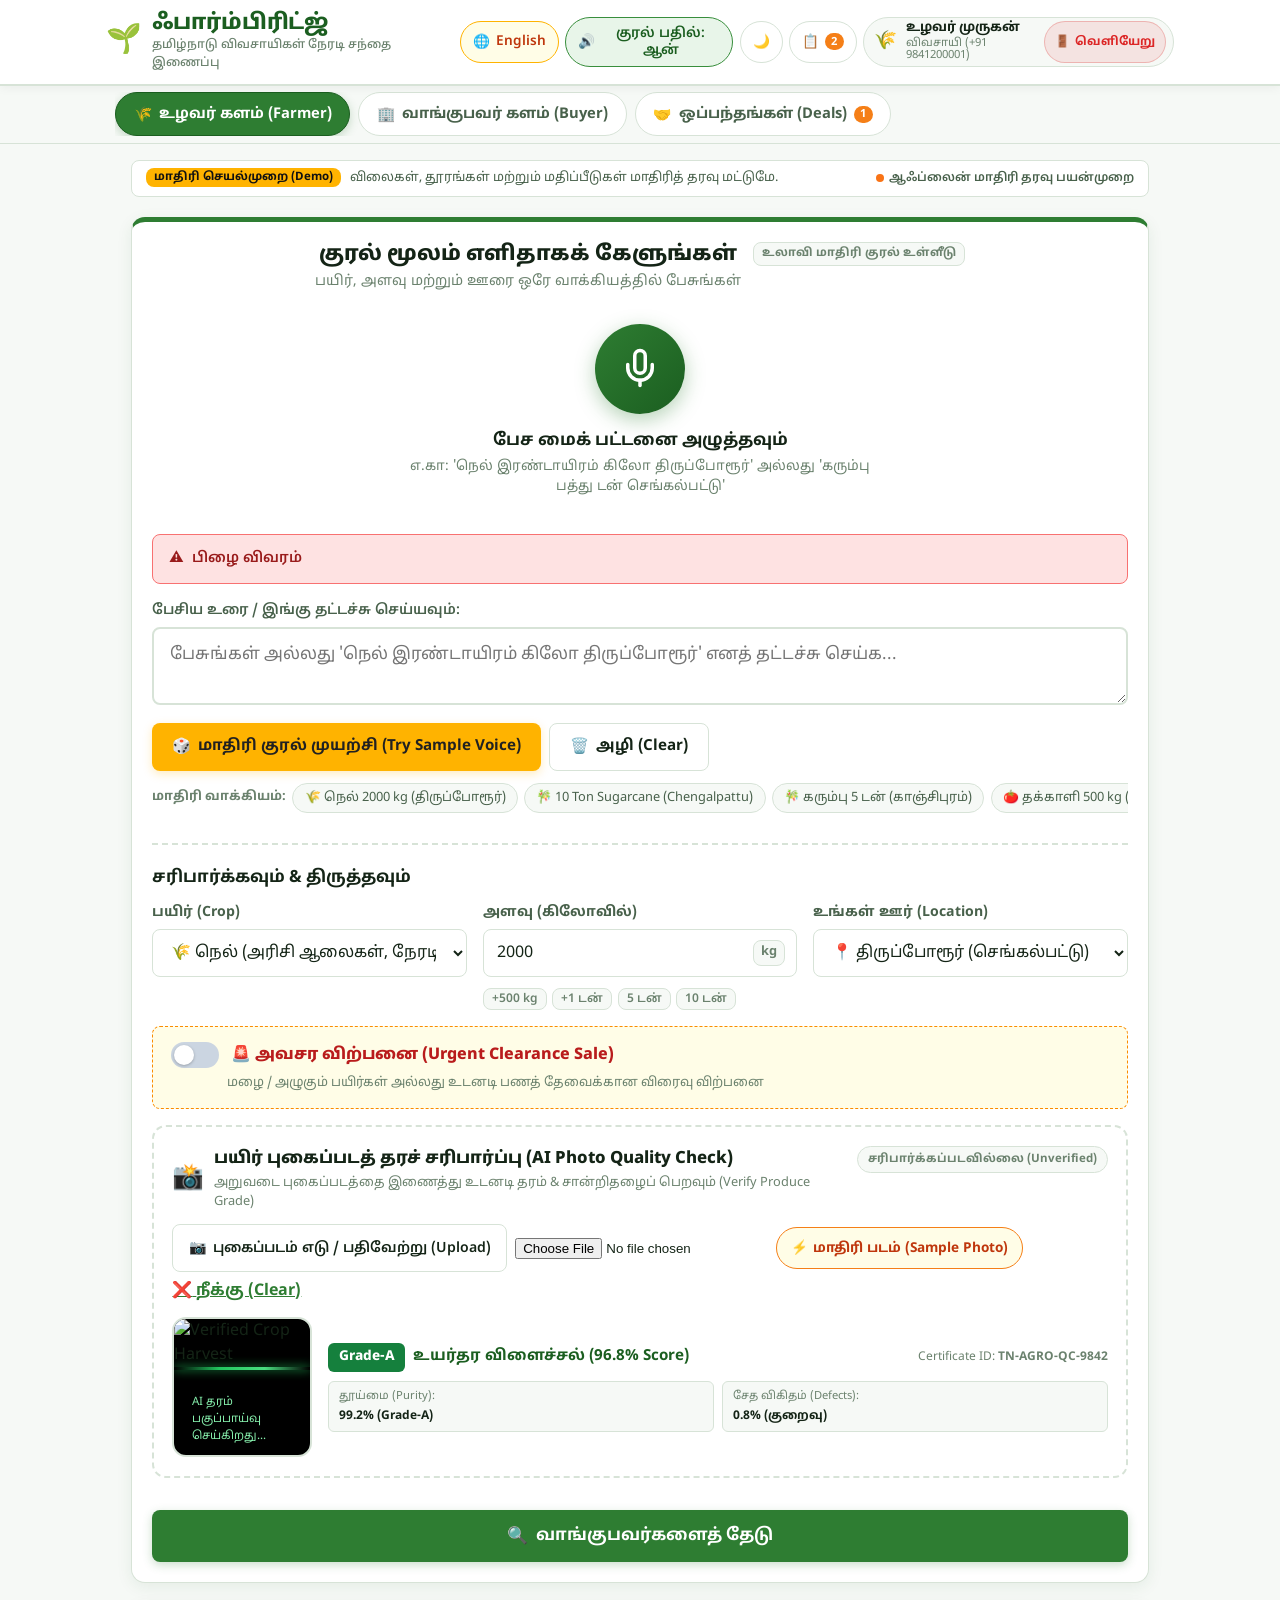
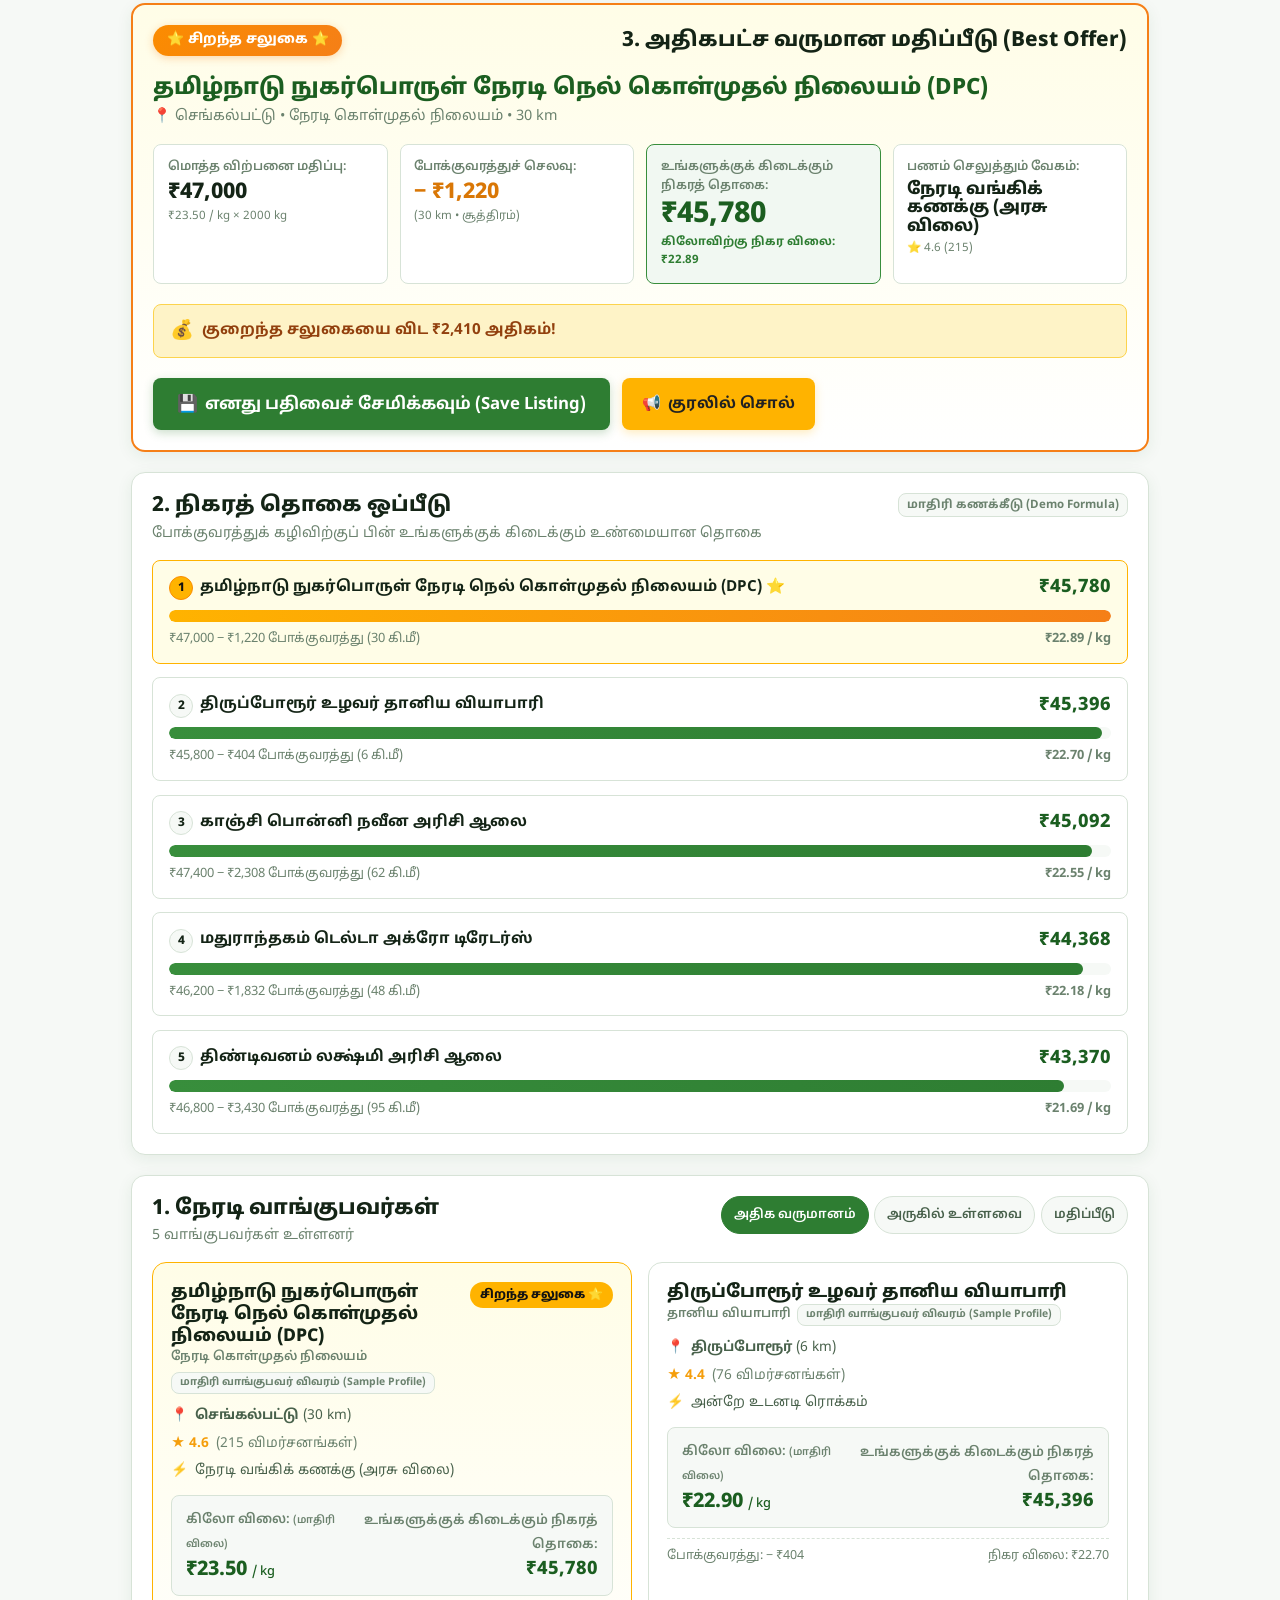
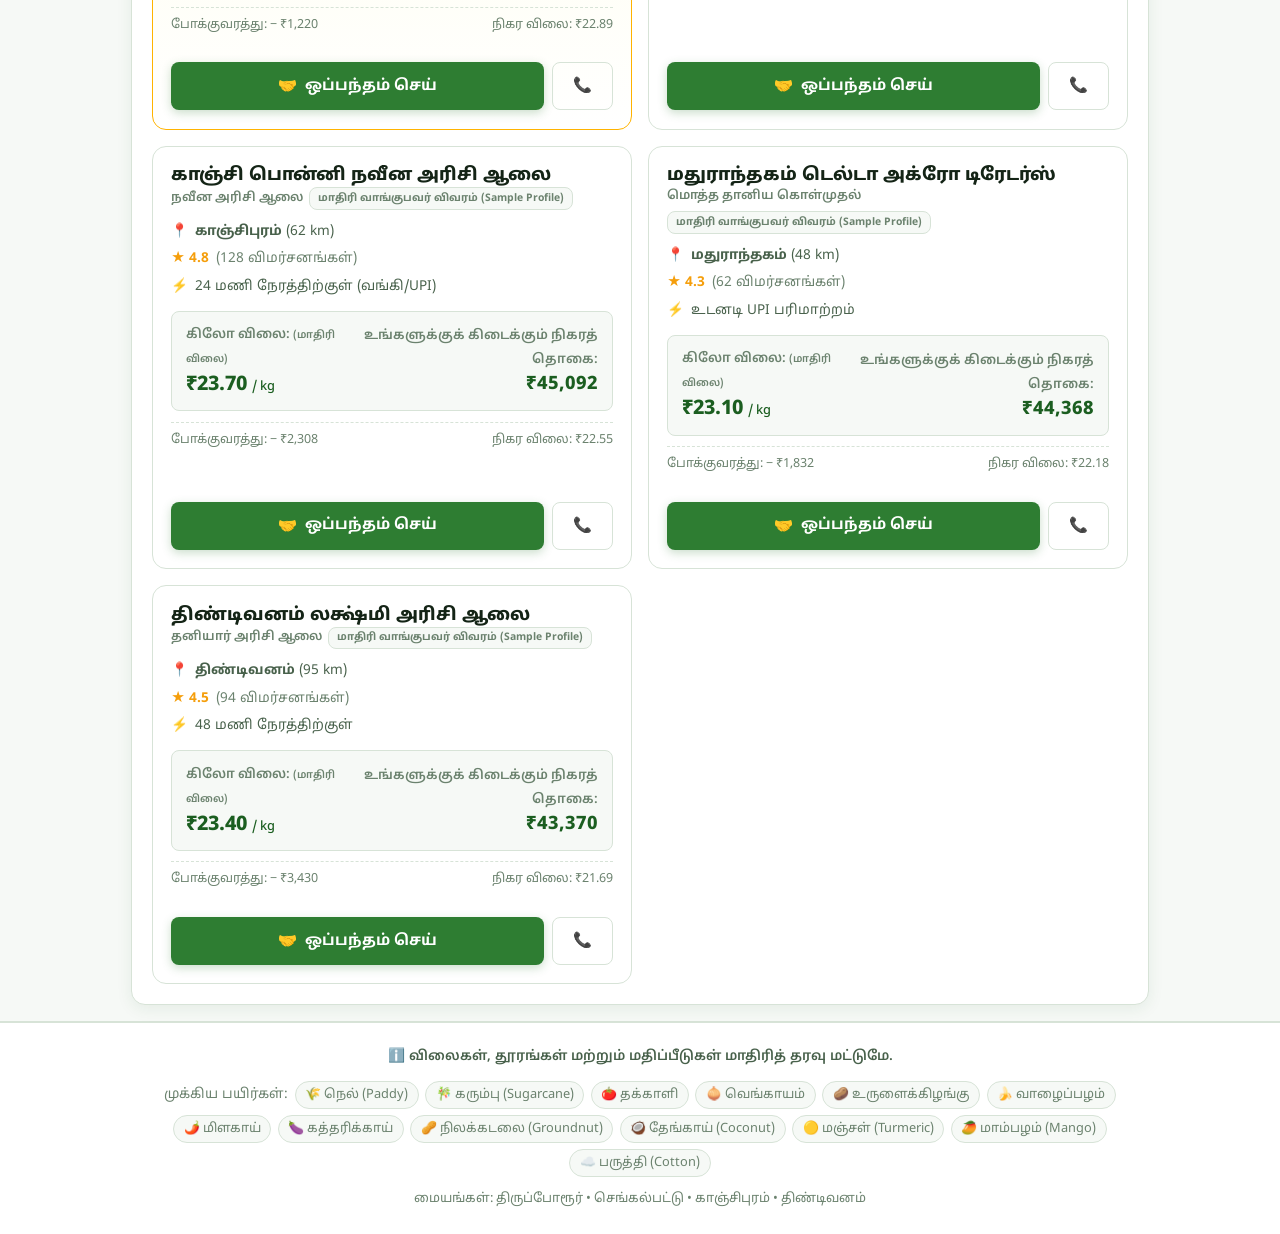
==== commit f0037eb9: "Update FarmBridge: remove humidity/photo features, fixes and standalone build" ====
--- a/static/index.html
+++ b/static/index.html
@@ -47,7 +47,7 @@
         <!-- View Saved Listings button -->
         <button id="viewListingsBtn" class="pill-btn saved-pill" aria-label="View Saved Listings">
           <span class="icon" aria-hidden="true">📋</span>
-          <span id="savedCountBadge" class="badge">1</span>
+          <span id="savedCountBadge" class="badge">0</span>
         </button>
 
         <!-- User Profile Chip (Shown in header when logged in) -->
@@ -67,216 +67,9 @@
   </header>
 
   <!-- =========================================================================
-       LOGIN PORTAL SCREEN (Displayed at start of website before main page)
+       MAIN APPLICATION (Direct Access)
        ========================================================================= -->
-  <section id="loginPortalScreen" class="login-portal-screen" aria-labelledby="loginPortalTitle">
-    <div class="login-portal-backdrop" aria-hidden="true"></div>
-
-    <div class="login-container">
-      <div class="login-card">
-        <!-- Top Branding & Demo Status Badge -->
-        <div class="login-card-header">
-          <div class="login-badge-row">
-            <span class="login-badge">🌾 தமிழ்நாடு வேளாண் நேரடி சந்தை</span>
-            <span class="login-badge demo-badge">டெமோ OTP: 1234 (Demo Mode)</span>
-          </div>
-          <div class="login-brand">
-            <div class="login-logo" aria-hidden="true">🌱</div>
-            <div>
-              <h2 id="loginPortalTitle" class="login-title">ஃபார்ம்பிரிட்ஜ் உள்நுழைவு</h2>
-              <p id="loginPortalSubtitle" class="login-subtitle">தமிழ்நாடு விவசாயிகள் மற்றும் வாங்குபவர்களை இணைக்கும் டிஜிட்டல் நேரடி சந்தை</p>
-            </div>
-          </div>
-        </div>
-
-        <!-- Role Selection Segmented Chips -->
-        <div class="login-role-section">
-          <label class="login-section-label" id="loginRoleLabel">உங்கள் பங்கைத் தேர்ந்தெடுக்கவும் (Select Role):</label>
-          <div class="login-role-chips" role="radiogroup" aria-label="Select your role">
-            <button type="button" class="login-role-chip active" data-role="farmer" id="roleChipFarmer" aria-checked="true" role="radio">
-              <span class="chip-icon" aria-hidden="true">🌾</span>
-              <span class="chip-text" id="roleChipFarmerText">உழவர் (Farmer)</span>
-            </button>
-            <button type="button" class="login-role-chip" data-role="buyer" id="roleChipBuyer" aria-checked="false" role="radio">
-              <span class="chip-icon" aria-hidden="true">🏢</span>
-              <span class="chip-text" id="roleChipBuyerText">வாங்குபவர் (Buyer)</span>
-            </button>
-            <button type="button" class="login-role-chip" data-role="deals" id="roleChipDeals" aria-checked="false" role="radio">
-              <span class="chip-icon" aria-hidden="true">🚚</span>
-              <span class="chip-text" id="roleChipDealsText">போக்குவரத்து (Logistics)</span>
-            </button>
-          </div>
-        </div>
-
-        <!-- Login Tabs: Phone & OTP (Primary) vs Credentials -->
-        <div class="login-tabs-bar" role="tablist">
-          <button type="button" class="login-tab-btn active" id="loginTabOtpBtn" role="tab" aria-selected="true" data-tab="otp">
-            <span aria-hidden="true">📱</span>
-            <span id="tabOtpTitle">மொபைல் எண் & OTP</span>
-          </button>
-          <button type="button" class="login-tab-btn" id="loginTabCredBtn" role="tab" aria-selected="false" data-tab="credentials">
-            <span aria-hidden="true">🔑</span>
-            <span id="tabCredTitle">பயனர் பெயர் & கடவுச்சொல்</span>
-          </button>
-        </div>
-
-        <!-- TAB 1: Mobile Number & OTP Flow -->
-        <div id="loginOtpPanel" class="login-tab-panel" role="tabpanel" aria-labelledby="loginTabOtpBtn">
-          <!-- Step 1: Mobile Number Input -->
-          <div id="otpStepPhone" class="otp-flow-step">
-            <form id="phoneLoginForm" novalidate>
-              <div class="form-group">
-                <label for="loginNameInput" class="form-label" id="loginNameLabel">உங்கள் பெயர் (விருப்பத்திற்குரியது):</label>
-                <input type="text" id="loginNameInput" class="form-input" placeholder="எ.கா: உழவர் முருகன் / Farmer Murugan" value="உழவர் முருகன்">
-              </div>
-
-              <div class="form-group">
-                <label for="loginPhoneInput" class="form-label" id="loginPhoneLabel">
-                  <span class="label-req">*</span> கைபேசி எண் (Mobile Number):
-                </label>
-                <div class="phone-input-wrapper">
-                  <span class="country-prefix">🇮🇳 +91</span>
-                  <input type="tel" id="loginPhoneInput" class="form-input phone-field" placeholder="98412 00001" maxlength="10" value="9841200001" inputmode="numeric" required>
-                </div>
-                <small class="field-hint" id="loginPhoneHint">டெமோ பயன்பாட்டிற்கு ஏதேனும் 10 இலக்க எண்ணை உள்ளிடலாம்</small>
-              </div>
-
-              <!-- Demo Notice Alert -->
-              <div class="login-demo-alert">
-                <span class="alert-icon" aria-hidden="true">💡</span>
-                <span id="demoOtpAlertText">அடுத்த திரையில் மாதிரி OTP கேட்கப்படும் போது <strong>1234</strong> என உள்ளிடவும் (Use OTP: 1234).</span>
-              </div>
-
-              <button type="submit" id="sendOtpBtn" class="btn btn-primary btn-block btn-lg">
-                <span id="sendOtpBtnText">OTP குறியீட்டைப் பெறவும்</span>
-                <span aria-hidden="true">➔</span>
-              </button>
-            </form>
-          </div>
-
-          <!-- Step 2: OTP Verification Box -->
-          <div id="otpStepVerify" class="otp-flow-step hidden">
-            <div class="otp-sent-info">
-              <span id="otpSentPrefix">சரிபார்ப்பு குறியீடு அனுப்பப்பட்ட எண்:</span>
-              <strong id="displayOtpPhone">+91 98412 00001</strong>
-              <button type="button" id="changePhoneBtn" class="link-btn" aria-label="Change Phone Number">மாற்று (Edit)</button>
-            </div>
-
-            <!-- Prominent Demo OTP Banner with Auto-Fill button -->
-            <div class="otp-callout-box">
-              <div class="callout-content">
-                <span class="callout-icon" aria-hidden="true">🟢</span>
-                <div>
-                  <div class="callout-title" id="calloutOtpTitle">மாதிரி OTP சரிபார்ப்புக் குறியீடு: <span class="highlight-code">1234</span></div>
-                  <div class="callout-sub" id="calloutOtpSub">டெமோ நோக்கத்திற்காக '1234' என்ற குறியீட்டை உள்ளிடவும்</div>
-                </div>
-              </div>
-              <button type="button" id="autofillOtpBtn" class="pill-btn autofill-pill" title="Fill OTP 1234">
-                <span aria-hidden="true">⚡</span>
-                <span id="autofillBtnText">1234 ஐ நிரப்பு</span>
-              </button>
-            </div>
-
-            <form id="verifyOtpForm" novalidate>
-              <div class="form-group">
-                <label class="form-label" id="enterOtpLabel" for="otpDigit1">4 இலக்க OTP-ஐ உள்ளிடவும் (Enter 4-Digit OTP):</label>
-                <div class="otp-boxes-grid" id="otpBoxesContainer">
-                  <input type="text" id="otpDigit1" class="otp-digit" maxlength="1" inputmode="numeric" pattern="[0-9]*" autocomplete="off" autofocus aria-label="OTP digit 1">
-                  <input type="text" id="otpDigit2" class="otp-digit" maxlength="1" inputmode="numeric" pattern="[0-9]*" autocomplete="off" aria-label="OTP digit 2">
-                  <input type="text" id="otpDigit3" class="otp-digit" maxlength="1" inputmode="numeric" pattern="[0-9]*" autocomplete="off" aria-label="OTP digit 3">
-                  <input type="text" id="otpDigit4" class="otp-digit" maxlength="1" inputmode="numeric" pattern="[0-9]*" autocomplete="off" aria-label="OTP digit 4">
-                </div>
-                <div id="otpErrorMsg" class="otp-error-msg hidden" role="alert">
-                  ❌ தவறான OTP! மாதிரி குறியீடு '1234' ஐப் பயன்படுத்தவும்.
-                </div>
-              </div>
-
-              <div class="otp-resend-row">
-                <span id="otpTimerText" class="timer-text">மறுஅனுப்ப கால அவகாசம்: <strong id="otpCountdown">30s</strong></span>
-                <button type="button" id="resendOtpBtn" class="link-btn" disabled>மீண்டும் அனுப்பவும் (Resend)</button>
-              </div>
-
-              <button type="submit" id="verifyOtpBtn" class="btn btn-primary btn-block btn-lg">
-                <span id="verifyOtpBtnText">சரிபார்த்து பிரதான பக்கத்திற்குச் செல்</span>
-                <span aria-hidden="true">➔</span>
-              </button>
-            </form>
-          </div>
-        </div>
-
-        <!-- TAB 2: Credentials (Username & Password) Flow -->
-        <div id="loginCredPanel" class="login-tab-panel hidden" role="tabpanel" aria-labelledby="loginTabCredBtn">
-          <form id="credLoginForm" novalidate>
-            <div class="form-group">
-              <label for="loginUsernameInput" class="form-label" id="credUsernameLabel">பயனர் பெயர் / மின்னஞ்சல் / மொபைல்:</label>
-              <input type="text" id="loginUsernameInput" class="form-input" placeholder="murugan அல்லது 9841200001" value="farmer_murugan" required>
-            </div>
-
-            <div class="form-group">
-              <label for="loginPasswordInput" class="form-label" id="credPasswordLabel">கடவுச்சொல் / கடவு எண் (Password / PIN):</label>
-              <div class="password-input-wrapper">
-                <input type="password" id="loginPasswordInput" class="form-input" placeholder="மாதிரி கடவுச்சொல்: 1234" value="1234" required>
-                <button type="button" id="togglePasswordBtn" class="toggle-pwd-btn" aria-label="Show or hide password">👁️</button>
-              </div>
-              <small class="field-hint" id="credHintText">மாதிரிக்கு ஏதேனும் கடவுச்சொல் அல்லது PIN: 1234 ஐப் பயன்படுத்தலாம்</small>
-            </div>
-
-            <div id="credErrorMsg" class="otp-error-msg hidden" role="alert">
-              தயவுசெய்து பயனர் பெயர் மற்றும் கடவுச்சொல்லை உள்ளிடவும்.
-            </div>
-
-            <button type="submit" id="credSubmitBtn" class="btn btn-primary btn-block btn-lg">
-              <span id="credSubmitBtnText">உள்நுழைந்து பிரதான பக்கத்திற்குச் செல்</span>
-              <span aria-hidden="true">➔</span>
-            </button>
-          </form>
-        </div>
-
-        <!-- Quick 1-Click Demo Profiles -->
-        <div class="login-quick-demo">
-          <div class="quick-demo-title" id="quickDemoTitle">⚡ விரைவு மாதிரி உள்நுழைவு (Quick 1-Click Demo):</div>
-          <div class="quick-demo-cards">
-            <button type="button" class="quick-profile-card" id="quickLoginFarmer">
-              <span class="qp-icon" aria-hidden="true">🌾</span>
-              <div class="qp-info">
-                <strong id="demoFarmerName">உழவர் முருகன்</strong>
-                <small id="demoFarmerRole">விவசாயி • 98412 00001</small>
-              </div>
-              <span class="qp-arrow" aria-hidden="true">➔</span>
-            </button>
-            <button type="button" class="quick-profile-card" id="quickLoginBuyer">
-              <span class="qp-icon" aria-hidden="true">🏢</span>
-              <div class="qp-info">
-                <strong id="demoBuyerName">காவேரி அக்ரோ</strong>
-                <small id="demoBuyerRole">வாங்குபவர் • 98412 00002</small>
-              </div>
-              <span class="qp-arrow" aria-hidden="true">➔</span>
-            </button>
-          </div>
-          <!-- Guest explore option -->
-          <div class="guest-explore-row">
-            <button type="button" id="skipLoginGuestBtn" class="guest-link-btn">
-              <span id="guestBtnText">உள்நுழையாமல் மாதிரி தளத்தைப் பார்க்க (Explore as Guest)</span> ➔
-            </button>
-          </div>
-        </div>
-
-        <!-- Trust & Security Footer -->
-        <div class="login-card-footer">
-          <span class="trust-item">🔒 SSL பாதுகாப்பானது</span>
-          <span class="trust-item">•</span>
-          <span class="trust-item">⚡ மாதிரி OTP: 1234</span>
-          <span class="trust-item">•</span>
-          <span class="trust-item">🌾 தமிழ்நாடு உழவர் சந்தை</span>
-        </div>
-      </div>
-    </div>
-  </section>
-
-  <!-- =========================================================================
-       MAIN APPLICATION WRAPPER (Displayed once logged in)
-       ========================================================================= -->
-  <div id="mainAppWrapper" class="main-app-wrapper hidden">
+  <div id="mainAppWrapper" class="main-app-wrapper">
 
   <!-- ROLE NAVIGATION TABS (Farmer / Buyer / Deals Tracker) -->
   <nav class="role-nav-bar" role="navigation" aria-label="Role and Views Switcher">
@@ -473,6 +266,77 @@
             </div>
           </div>
 
+          <!-- PRODUCE PHOTO QUALITY VERIFICATION CARD -->
+          <div class="photo-verify-card" id="photoVerifyCard">
+            <div class="photo-verify-header">
+              <div class="photo-verify-title-group">
+                <span class="pv-icon" aria-hidden="true">📸</span>
+                <div>
+                  <h4 class="pv-title" id="photoVerifyTitle">பயிர் புகைப்படத் தரச் சரிபார்ப்பு (AI Photo Quality Check)</h4>
+                  <p class="pv-sub" id="photoVerifySub">அறுவடை புகைப்படத்தை இணைத்து உடனடி தரம் & சான்றிதழைப் பெறவும் (Verify Produce Grade)</p>
+                </div>
+              </div>
+              <span id="photoVerifyBadge" class="pv-badge-unverified">சரிபார்க்கப்படவில்லை (Unverified)</span>
+            </div>
+
+            <div class="photo-verify-body">
+              <div class="photo-action-row">
+                <label for="cropPhotoInput" class="btn btn-outline photo-upload-btn" tabindex="0">
+                  <span>📷</span>
+                  <span id="uploadPhotoBtnText">புகைப்படம் எடு / பதிவேற்று (Upload)</span>
+                </label>
+                <input type="file" id="cropPhotoInput" accept="image/*" class="sr-only">
+
+                <!-- 1-Click Sample Harvest Photos -->
+                <button type="button" id="samplePhotoBtn" class="pill-btn sample-photo-pill" title="Use realistic sample crop photo">
+                  <span>⚡</span>
+                  <span id="samplePhotoBtnText">மாதிரி படம் (Sample Photo)</span>
+                </button>
+
+                <button type="button" id="clearPhotoBtn" class="link-btn hidden" title="Clear photo">
+                  <span>❌</span>
+                  <span id="clearPhotoBtnText">நீக்கு (Clear)</span>
+                </button>
+              </div>
+
+              <!-- AI Scanning Preview Container -->
+              <div id="photoPreviewContainer" class="photo-preview-container hidden">
+                <div class="preview-media-box">
+                  <img id="verifiedPhotoImg" class="verified-photo-img" src="" alt="Verified Crop Harvest">
+                  <div id="scanLaserLine" class="scan-laser-line hidden"></div>
+                  <div id="aiScanBadge" class="ai-scan-overlay-badge hidden">
+                    <span class="spinner-dot"></span> <span id="aiScanText">AI தரம் பகுப்பாய்வு செய்கிறது...</span>
+                  </div>
+                </div>
+
+                <!-- Verified Quality Results Details -->
+                <div id="photoQualityResults" class="photo-quality-results hidden">
+                  <div class="qc-seal-row">
+                    <div class="qc-grade-badge">
+                      <span class="qc-grade-letter">Grade-A</span>
+                      <span class="qc-grade-sub" id="qcGradeSub">உயர்தர விளைச்சல் (96.8% Score)</span>
+                    </div>
+                    <div class="qc-cert-id">
+                      <span class="cert-label">Certificate ID:</span>
+                      <strong id="qcCertIdVal">TN-AGRO-QC-9842</strong>
+                    </div>
+                  </div>
+
+                  <div class="qc-metrics-grid">
+                    <div class="qc-metric-chip">
+                      <span class="metric-lbl">தூய்மை (Purity):</span>
+                      <strong id="metricPurity">99.2% (Grade-A)</strong>
+                    </div>
+                    <div class="qc-metric-chip">
+                      <span class="metric-lbl">சேத விகிதம் (Defects):</span>
+                      <strong id="metricDefects">0.8% (குறைவு)</strong>
+                    </div>
+                  </div>
+                </div>
+              </div>
+            </div>
+          </div>
+
           <button id="calculateOffersBtn" class="btn btn-primary btn-large w-100" style="margin-top: 1rem;">
             <span class="btn-icon" aria-hidden="true">🔍</span>
             <span id="calculateBtnText">வாங்குபவர்களைத் தேடு (Find Matching Buyers)</span>
@@ -638,6 +502,51 @@
             <button type="submit" id="confirmSaveBtn" class="btn btn-primary">சேமிக்கவும்</button>
           </div>
         </form>
+      </div>
+    </div>
+  </div>
+
+  <!-- PHOTO INSPECTION CERTIFICATE & ZOOM MODAL -->
+  <div id="photoCertificateModal" class="modal-overlay hidden" role="dialog" aria-modal="true" aria-labelledby="certModalTitle">
+    <div class="modal-card cert-modal-card">
+      <div class="modal-header">
+        <h3 id="certModalTitle" class="modal-title">🌾 தமிழ்நாடு வேளாண் தரச் சான்றிதழ் (Produce QC Certificate)</h3>
+        <button id="closeCertModalBtn" class="close-btn" aria-label="Close modal">&times;</button>
+      </div>
+      <div class="modal-body">
+        <div class="cert-modal-body-grid">
+          <div class="cert-modal-photo-wrap">
+            <img id="certModalImg" src="" alt="Verified Harvest Photo" class="cert-full-img">
+            <div class="cert-verified-watermark">✓ AI VERIFIED GRADE-A</div>
+          </div>
+          <div class="cert-details-card">
+            <div class="cert-header-meta">
+              <span class="cert-id-tag" id="certModalId">TN-AGRO-QC-9842</span>
+              <span class="cert-badge-grade" id="certModalGrade">Grade-A (96.8%)</span>
+            </div>
+            <h4 class="cert-crop-name" id="certModalCropName">🌾 நெல் (Paddy) — முதல் தரம்</h4>
+            <p class="cert-desc-text" id="certModalDesc">கணினி பார்வை மற்றும் தரம் பகுப்பாய்வு மூலம் பரிசோதிக்கப்பட்டு உறுதி செய்யப்பட்டது.</p>
+
+            <div class="cert-table" id="certMetricsTable">
+              <!-- Dynamically rendered metrics -->
+            </div>
+
+            <div class="cert-seal-box">
+              <div class="cert-seal-icon">🏅</div>
+              <div class="cert-seal-info">
+                <strong>FarmBridge Quality Assured</strong>
+                <small id="certTimestamp">Verified: 2026-10-28 17:30</small>
+              </div>
+            </div>
+          </div>
+        </div>
+        <div class="modal-actions" style="margin-top: 1rem;">
+          <button type="button" id="closeCertBtn" class="btn btn-outline">மூடு (Close)</button>
+          <button type="button" id="downloadCertBtn" class="btn btn-primary">
+            <span>📥</span>
+            <span id="downloadCertBtnText">சான்றிதழைப் பதிவிறக்கு (Download Certificate)</span>
+          </button>
+        </div>
       </div>
     </div>
   </div>
@@ -662,6 +571,11 @@
         <span class="crop-tag">🍌 வாழைப்பழம்</span>
         <span class="crop-tag">🌶️ மிளகாய்</span>
         <span class="crop-tag">🍆 கத்தரிக்காய்</span>
+        <span class="crop-tag">🥜 நிலக்கடலை (Groundnut)</span>
+        <span class="crop-tag">🥥 தேங்காய் (Coconut)</span>
+        <span class="crop-tag">🟡 மஞ்சள் (Turmeric)</span>
+        <span class="crop-tag">🥭 மாம்பழம் (Mango)</span>
+        <span class="crop-tag">☁️ பருத்தி (Cotton)</span>
       </div>
       <div class="footer-hubs">
         <span id="regionsLabel">மையங்கள்:</span> திருப்போரூர் • செங்கல்பட்டு • காஞ்சிபுரம் • திண்டிவனம்
--- a/static/css/styles.css
+++ b/static/css/styles.css
@@ -2545,4 +2545,408 @@
   }
 }
 
-
+/* ==========================================================================
+   Photo Quality Verification Styles
+   ========================================================================== */
+.photo-verify-card {
+  background-color: var(--bg-card);
+  border: 2px dashed var(--border-color);
+  border-radius: var(--radius-md);
+  padding: 1.15rem;
+  margin: 1rem 0;
+  transition: all 0.25s ease;
+}
+
+.photo-verify-card.verified {
+  border: 2px solid var(--green-600);
+  background-color: var(--green-50);
+}
+
+body.theme-dark .photo-verify-card.verified {
+  background-color: rgba(46, 125, 50, 0.15);
+  border-color: var(--green-500);
+}
+
+.photo-verify-header {
+  display: flex;
+  justify-content: space-between;
+  align-items: flex-start;
+  gap: 0.75rem;
+  margin-bottom: 0.75rem;
+}
+
+.photo-verify-title-group {
+  display: flex;
+  align-items: center;
+  gap: 0.6rem;
+}
+
+.pv-icon {
+  font-size: 1.6rem;
+}
+
+.pv-title {
+  font-size: 1.05rem;
+  font-weight: 800;
+  color: var(--text-primary);
+  margin: 0;
+}
+
+.pv-sub {
+  font-size: 0.8rem;
+  color: var(--text-muted);
+  margin: 0.2rem 0 0 0;
+}
+
+.pv-badge-unverified {
+  font-size: 0.72rem;
+  padding: 0.25rem 0.6rem;
+  border-radius: var(--radius-full);
+  background: var(--bg-primary);
+  color: var(--text-muted);
+  border: 1px solid var(--border-color);
+  font-weight: 700;
+  white-space: nowrap;
+}
+
+.pv-badge-verified {
+  font-size: 0.72rem;
+  padding: 0.25rem 0.6rem;
+  border-radius: var(--radius-full);
+  background: #dcfce7;
+  color: #166534;
+  border: 1px solid #86efac;
+  font-weight: 800;
+  white-space: nowrap;
+}
+
+body.theme-dark .pv-badge-verified {
+  background: #14532d;
+  color: #bbf7d0;
+  border-color: #22c55e;
+}
+
+.photo-action-row {
+  display: flex;
+  align-items: center;
+  gap: 0.5rem;
+  flex-wrap: wrap;
+}
+
+.photo-upload-btn {
+  display: inline-flex;
+  align-items: center;
+  gap: 0.4rem;
+  cursor: pointer;
+  padding: 0.55rem 0.95rem;
+  font-size: 0.88rem;
+  font-weight: 600;
+}
+
+.sample-photo-pill {
+  background-color: var(--accent-gold-bg);
+  border: 1px solid var(--accent-gold);
+  color: var(--turmeric-900);
+  font-weight: 700;
+  padding: 0.45rem 0.85rem;
+  border-radius: var(--radius-full);
+  cursor: pointer;
+}
+
+body.theme-dark .sample-photo-pill {
+  color: #fde047;
+}
+
+.photo-preview-container {
+  margin-top: 1rem;
+  display: grid;
+  grid-template-columns: 140px 1fr;
+  gap: 1rem;
+  align-items: center;
+}
+
+@media (max-width: 600px) {
+  .photo-preview-container {
+    grid-template-columns: 1fr;
+  }
+}
+
+.preview-media-box {
+  position: relative;
+  width: 140px;
+  height: 140px;
+  border-radius: var(--radius-md);
+  overflow: hidden;
+  border: 2px solid var(--border-color);
+  background-color: #000;
+}
+
+@media (max-width: 600px) {
+  .preview-media-box {
+    width: 100%;
+    height: 180px;
+  }
+}
+
+.verified-photo-img {
+  width: 100%;
+  height: 100%;
+  object-fit: cover;
+}
+
+.scan-laser-line {
+  position: absolute;
+  left: 0;
+  width: 100%;
+  height: 3px;
+  background: linear-gradient(90deg, transparent, #22c55e, #4ade80, transparent);
+  box-shadow: 0 0 10px #22c55e;
+  animation: scanLoop 1.6s ease-in-out infinite alternate;
+}
+
+@keyframes scanLoop {
+  0% { top: 5%; }
+  100% { top: 92%; }
+}
+
+.ai-scan-overlay-badge {
+  position: absolute;
+  bottom: 6px;
+  left: 6px;
+  right: 6px;
+  background: rgba(0, 0, 0, 0.75);
+  color: #86efac;
+  font-size: 0.72rem;
+  padding: 0.25rem 0.4rem;
+  border-radius: 4px;
+  display: flex;
+  align-items: center;
+  gap: 0.35rem;
+  backdrop-filter: blur(4px);
+}
+
+.photo-quality-results {
+  display: flex;
+  flex-direction: column;
+  gap: 0.6rem;
+}
+
+.qc-seal-row {
+  display: flex;
+  justify-content: space-between;
+  align-items: center;
+  flex-wrap: wrap;
+  gap: 0.5rem;
+}
+
+.qc-grade-badge {
+  display: inline-flex;
+  align-items: center;
+  gap: 0.5rem;
+}
+
+.qc-grade-letter {
+  background: #15803d;
+  color: #fff;
+  font-weight: 800;
+  font-size: 0.85rem;
+  padding: 0.25rem 0.65rem;
+  border-radius: 6px;
+}
+
+.qc-grade-sub {
+  font-weight: 700;
+  color: var(--green-800);
+  font-size: 0.95rem;
+}
+
+body.theme-dark .qc-grade-sub {
+  color: var(--green-500);
+}
+
+.qc-cert-id {
+  font-size: 0.75rem;
+  color: var(--text-muted);
+}
+
+.qc-metrics-grid {
+  display: grid;
+  grid-template-columns: repeat(auto-fit, minmax(130px, 1fr));
+  gap: 0.5rem;
+}
+
+.qc-metric-chip {
+  background: var(--bg-primary);
+  border: 1px solid var(--border-color);
+  border-radius: 6px;
+  padding: 0.35rem 0.6rem;
+  font-size: 0.75rem;
+  display: flex;
+  flex-direction: column;
+}
+
+.qc-metric-chip .metric-lbl {
+  color: var(--text-muted);
+  font-size: 0.7rem;
+}
+
+.qc-metric-chip strong {
+  color: var(--text-primary);
+  margin-top: 0.15rem;
+}
+
+/* Certificate Preview Modal */
+.cert-modal-card {
+  max-width: 680px;
+}
+
+.cert-modal-body-grid {
+  display: grid;
+  grid-template-columns: 220px 1fr;
+  gap: 1.25rem;
+}
+
+@media (max-width: 640px) {
+  .cert-modal-body-grid {
+    grid-template-columns: 1fr;
+  }
+}
+
+.cert-modal-photo-wrap {
+  position: relative;
+  border-radius: var(--radius-md);
+  overflow: hidden;
+  border: 2px solid var(--green-600);
+  background: #000;
+  height: 220px;
+}
+
+.cert-full-img {
+  width: 100%;
+  height: 100%;
+  object-fit: cover;
+}
+
+.cert-verified-watermark {
+  position: absolute;
+  top: 8px;
+  left: 8px;
+  background: rgba(22, 101, 52, 0.85);
+  color: #fff;
+  font-size: 0.68rem;
+  font-weight: 800;
+  padding: 0.2rem 0.5rem;
+  border-radius: 4px;
+  letter-spacing: 0.5px;
+}
+
+.cert-header-meta {
+  display: flex;
+  justify-content: space-between;
+  align-items: center;
+  margin-bottom: 0.5rem;
+}
+
+.cert-id-tag {
+  font-size: 0.75rem;
+  font-weight: 700;
+  background: var(--bg-primary);
+  border: 1px solid var(--border-color);
+  padding: 0.2rem 0.5rem;
+  border-radius: 4px;
+}
+
+.cert-badge-grade {
+  background: #dcfce7;
+  color: #166534;
+  font-weight: 800;
+  font-size: 0.8rem;
+  padding: 0.2rem 0.5rem;
+  border-radius: 4px;
+}
+
+.cert-crop-name {
+  font-size: 1.15rem;
+  font-weight: 800;
+  color: var(--text-primary);
+  margin: 0;
+}
+
+.cert-desc-text {
+  font-size: 0.82rem;
+  color: var(--text-muted);
+  margin: 0.35rem 0 0.75rem 0;
+}
+
+.cert-table {
+  display: flex;
+  flex-direction: column;
+  gap: 0.4rem;
+  margin-bottom: 1rem;
+}
+
+.cert-table-row {
+  display: flex;
+  justify-content: space-between;
+  font-size: 0.85rem;
+  padding: 0.3rem 0;
+  border-bottom: 1px solid var(--border-color);
+}
+
+.cert-seal-box {
+  display: flex;
+  align-items: center;
+  gap: 0.75rem;
+  background: var(--bg-primary);
+  border: 1px dashed var(--green-600);
+  border-radius: var(--radius-sm);
+  padding: 0.6rem 0.85rem;
+}
+
+.cert-seal-icon {
+  font-size: 1.8rem;
+}
+
+.cert-seal-info {
+  display: flex;
+  flex-direction: column;
+  font-size: 0.82rem;
+}
+
+/* Photo Thumbnail on Listings and Deals */
+.listing-photo-thumb {
+  width: 58px;
+  height: 58px;
+  border-radius: 8px;
+  object-fit: cover;
+  border: 2px solid var(--green-600);
+  cursor: pointer;
+  transition: transform 0.2s;
+}
+
+.listing-photo-thumb:hover {
+  transform: scale(1.08);
+}
+
+.verified-tag-pill {
+  display: inline-flex;
+  align-items: center;
+  gap: 0.25rem;
+  background: #dcfce7;
+  color: #166534;
+  font-size: 0.7rem;
+  font-weight: 800;
+  padding: 0.2rem 0.5rem;
+  border-radius: var(--radius-full);
+  border: 1px solid #86efac;
+  cursor: pointer;
+}
+
+body.theme-dark .verified-tag-pill {
+  background: #14532d;
+  color: #bbf7d0;
+  border-color: #22c55e;
+}
+
+
+
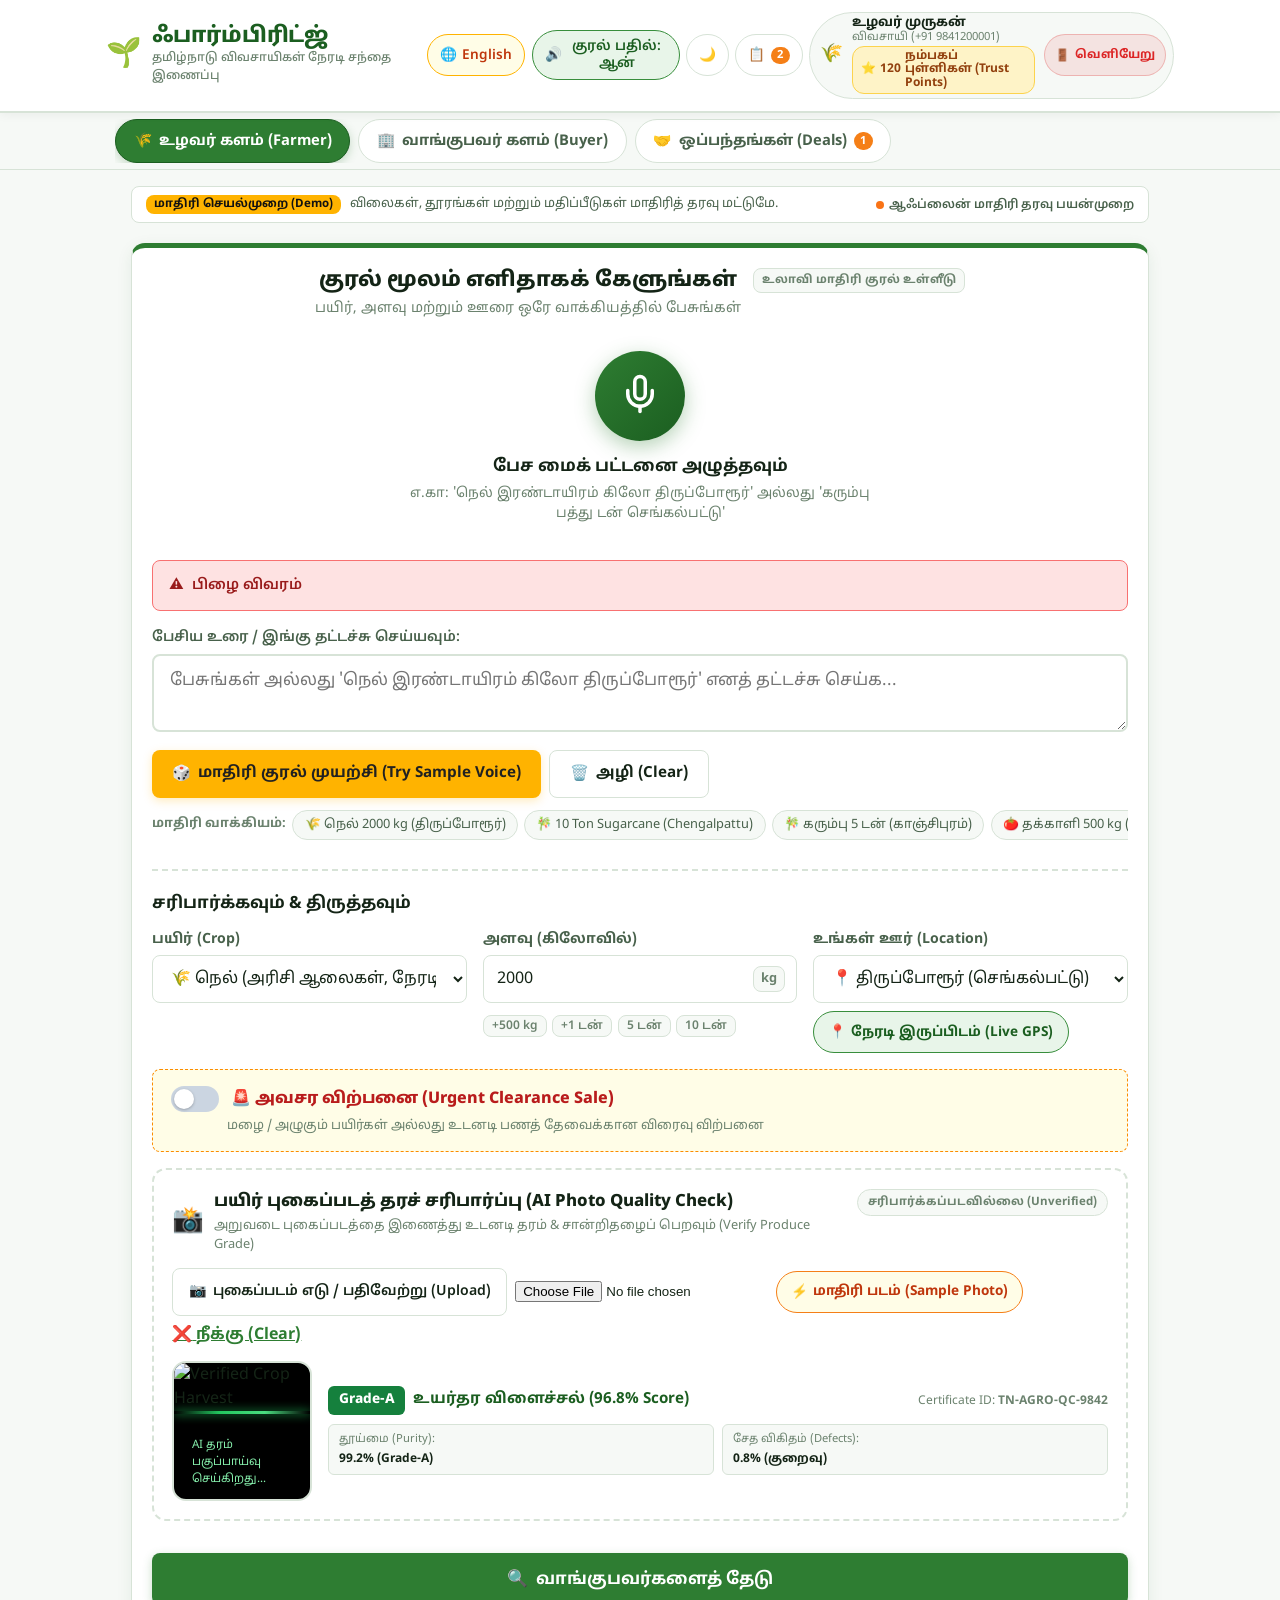
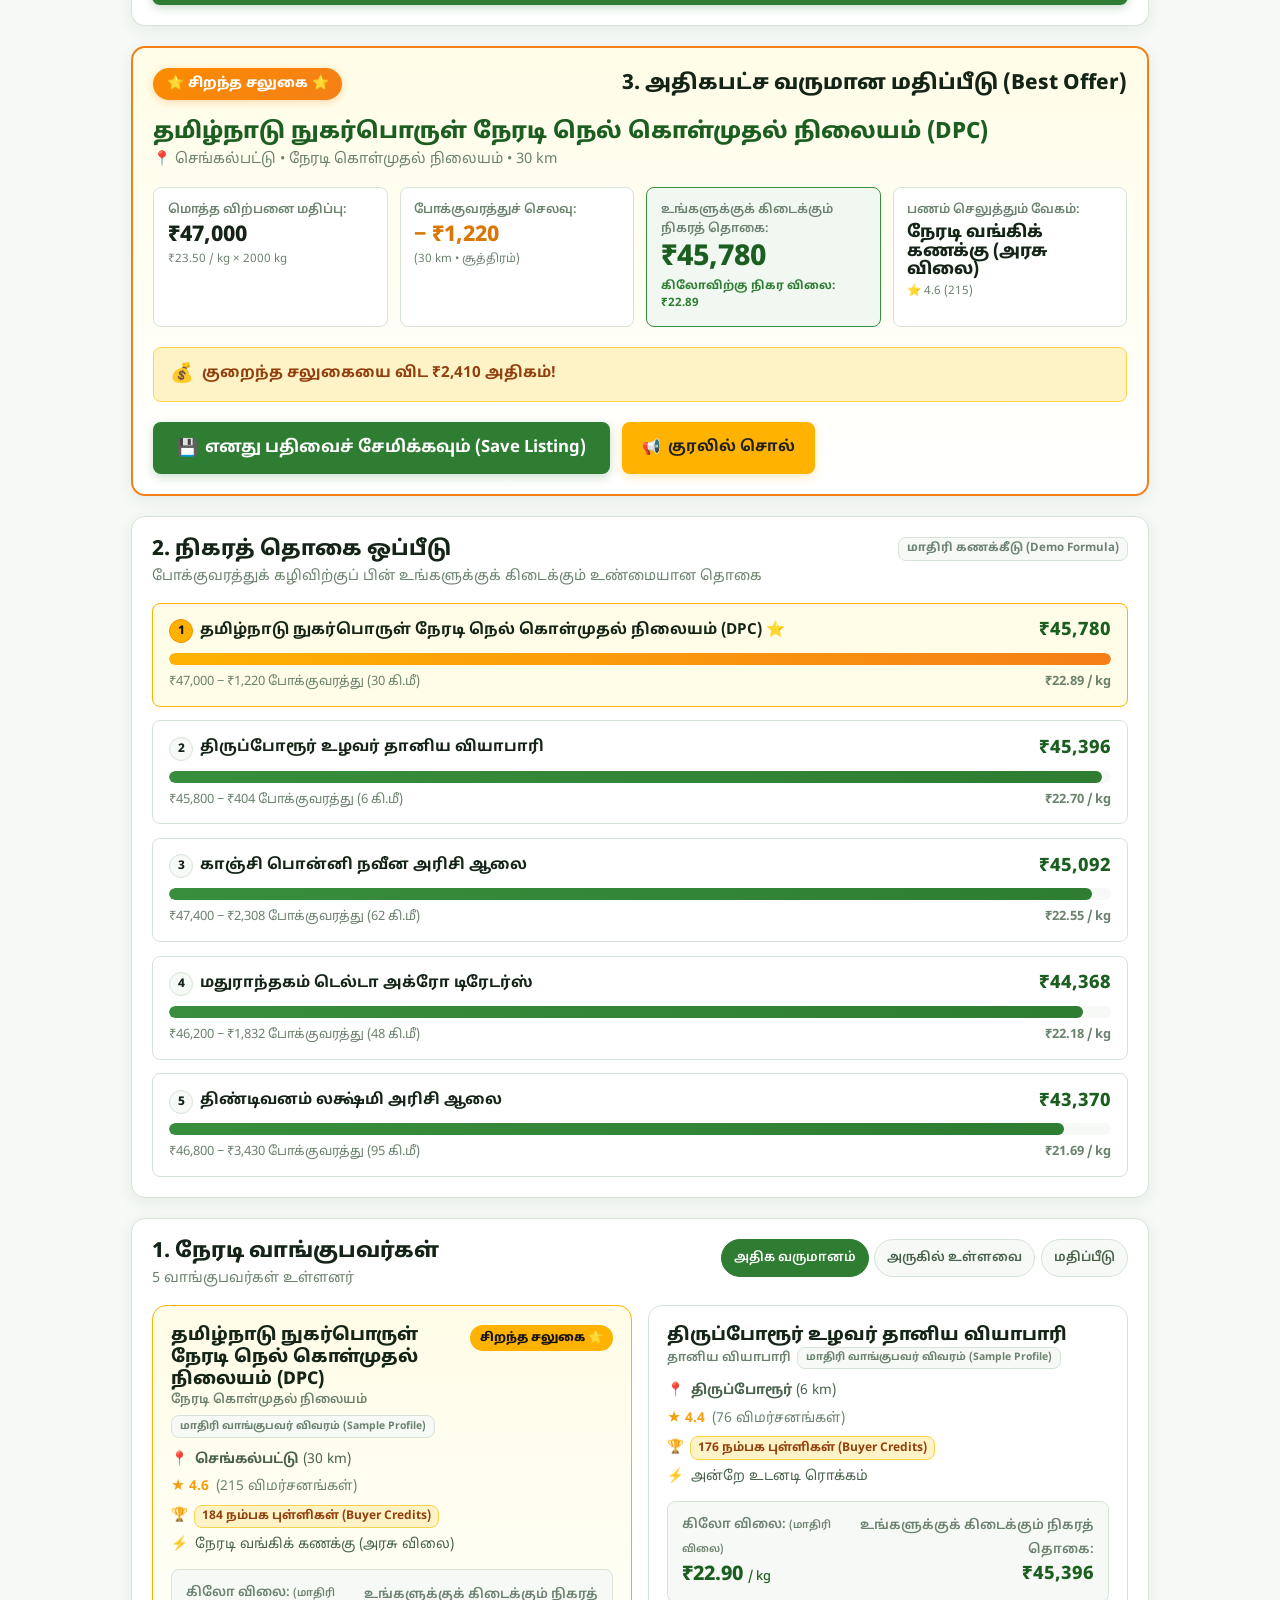
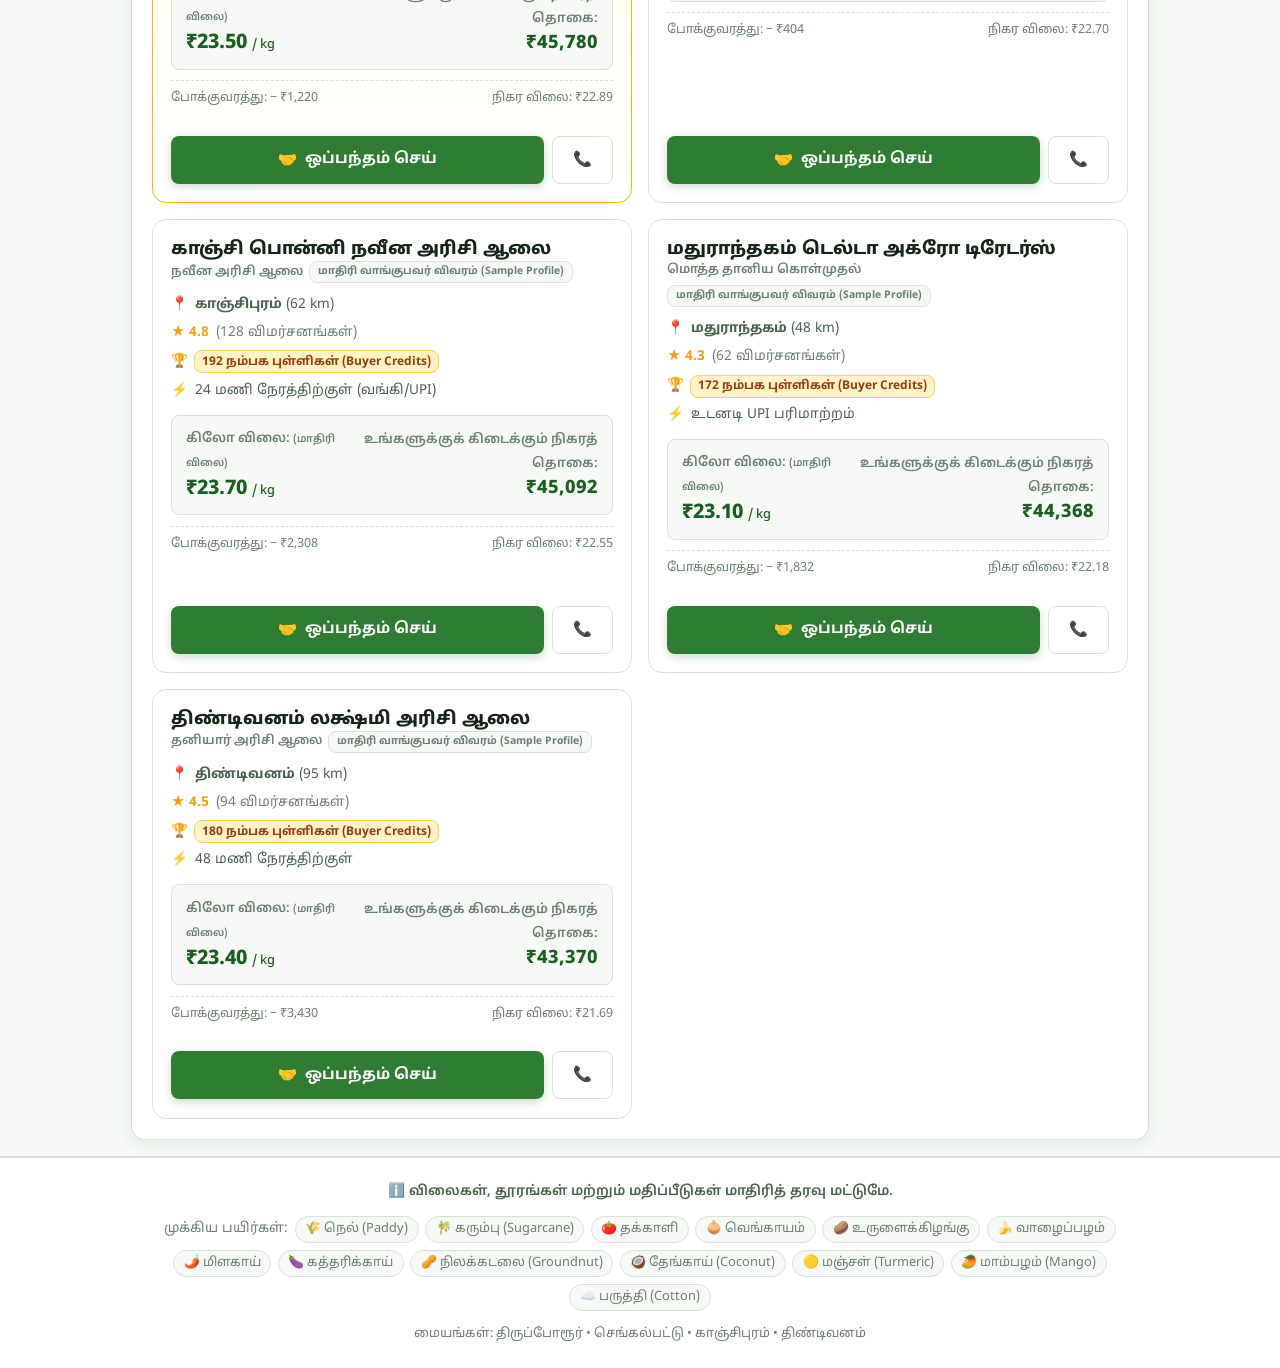
==== commit e421731f: "Add live GPS location, fix phone formatting/validation, and add farmer/buyer credit trust points" ====
--- a/static/index.html
+++ b/static/index.html
@@ -56,6 +56,9 @@
           <div class="user-meta">
             <span class="user-name" id="userHeaderName">உழவர் முருகன்</span>
             <span class="user-role" id="userHeaderRole">விவசாயி (+91 98412 00001)</span>
+            <span class="user-points-badge" id="userCreditBadge" style="display:inline-flex; align-items:center; gap:0.25rem; background:#fef3c7; color:#92400e; border:1px solid #fcd34d; padding:0.15rem 0.5rem; border-radius:12px; font-size:0.75rem; font-weight:700; margin-top:2px;">
+              ⭐ <span id="userPointsVal">120</span> <span id="userPointsLabel">நம்பகப் புள்ளிகள் (Trust Points)</span>
+            </span>
           </div>
           <button type="button" id="logoutBtn" class="pill-btn logout-pill" aria-label="Logout" title="Logout from FarmBridge">
             <span class="icon" aria-hidden="true">🚪</span>
@@ -223,9 +226,14 @@
             <div class="form-group">
               <label for="locationSelect" class="form-label" id="locLabel">உங்கள் ஊர் (Location):</label>
               <div class="select-wrapper">
-                <select id="locationSelect" class="form-select" aria-required="true">
-                  <!-- Dynamically populated -->
-                </select>
+                <div style="display: flex; gap: 0.5rem; align-items: center; flex-wrap: wrap;">
+                  <select id="locationSelect" class="form-select" aria-required="true" style="flex: 1; min-width: 180px;">
+                    <!-- Dynamically populated -->
+                  </select>
+                  <button type="button" id="liveLocationBtn" class="pill-btn" style="white-space: nowrap; padding: 0.6rem 0.9rem; font-weight: 700; background: var(--green-100); color: var(--green-800); border: 1.5px solid var(--green-600); cursor: pointer;" title="Detect Live GPS Location">
+                    <span>📍</span> <span id="liveLocBtnText">நேரடி இருப்பிடம் (Live GPS)</span>
+                  </button>
+                </div>
               </div>
             </div>
           </div>
@@ -491,8 +499,12 @@
             <input type="text" id="farmerNameInput" class="form-input" placeholder="உழவர் முருகன் / Farmer Murugan" required>
           </div>
           <div class="form-group">
-            <label for="farmerPhoneInput" class="form-label" id="modalFarmerPhoneLabel">தொலைபேசி எண்:</label>
-            <input type="tel" id="farmerPhoneInput" class="form-input" placeholder="+91 98412 00000" required>
+            <label for="farmerPhoneInput" class="form-label" id="modalFarmerPhoneLabel">தொலைபேசி எண் (10 இலக்கம்):</label>
+            <div class="phone-input-wrapper" style="border: 1.5px solid var(--border-color); border-radius: var(--radius-sm); display: flex; align-items: center; background: var(--bg-input);">
+              <span class="country-prefix">🇮🇳 +91</span>
+              <input type="tel" id="farmerPhoneInput" class="form-input phone-field" placeholder="98412 00001" maxlength="10" inputmode="numeric" required style="border:none; outline:none; width:100%; padding:0.65rem 0.75rem;">
+            </div>
+            <small style="color:var(--text-muted); font-size:0.75rem; margin-top:0.25rem; display:block;">10 இலக்க இந்திய தொலைபேசி எண்ணை உள்ளிடவும்</small>
           </div>
           <div class="summary-box" id="saveListingSummaryBox">
             <!-- Details populated by JS -->
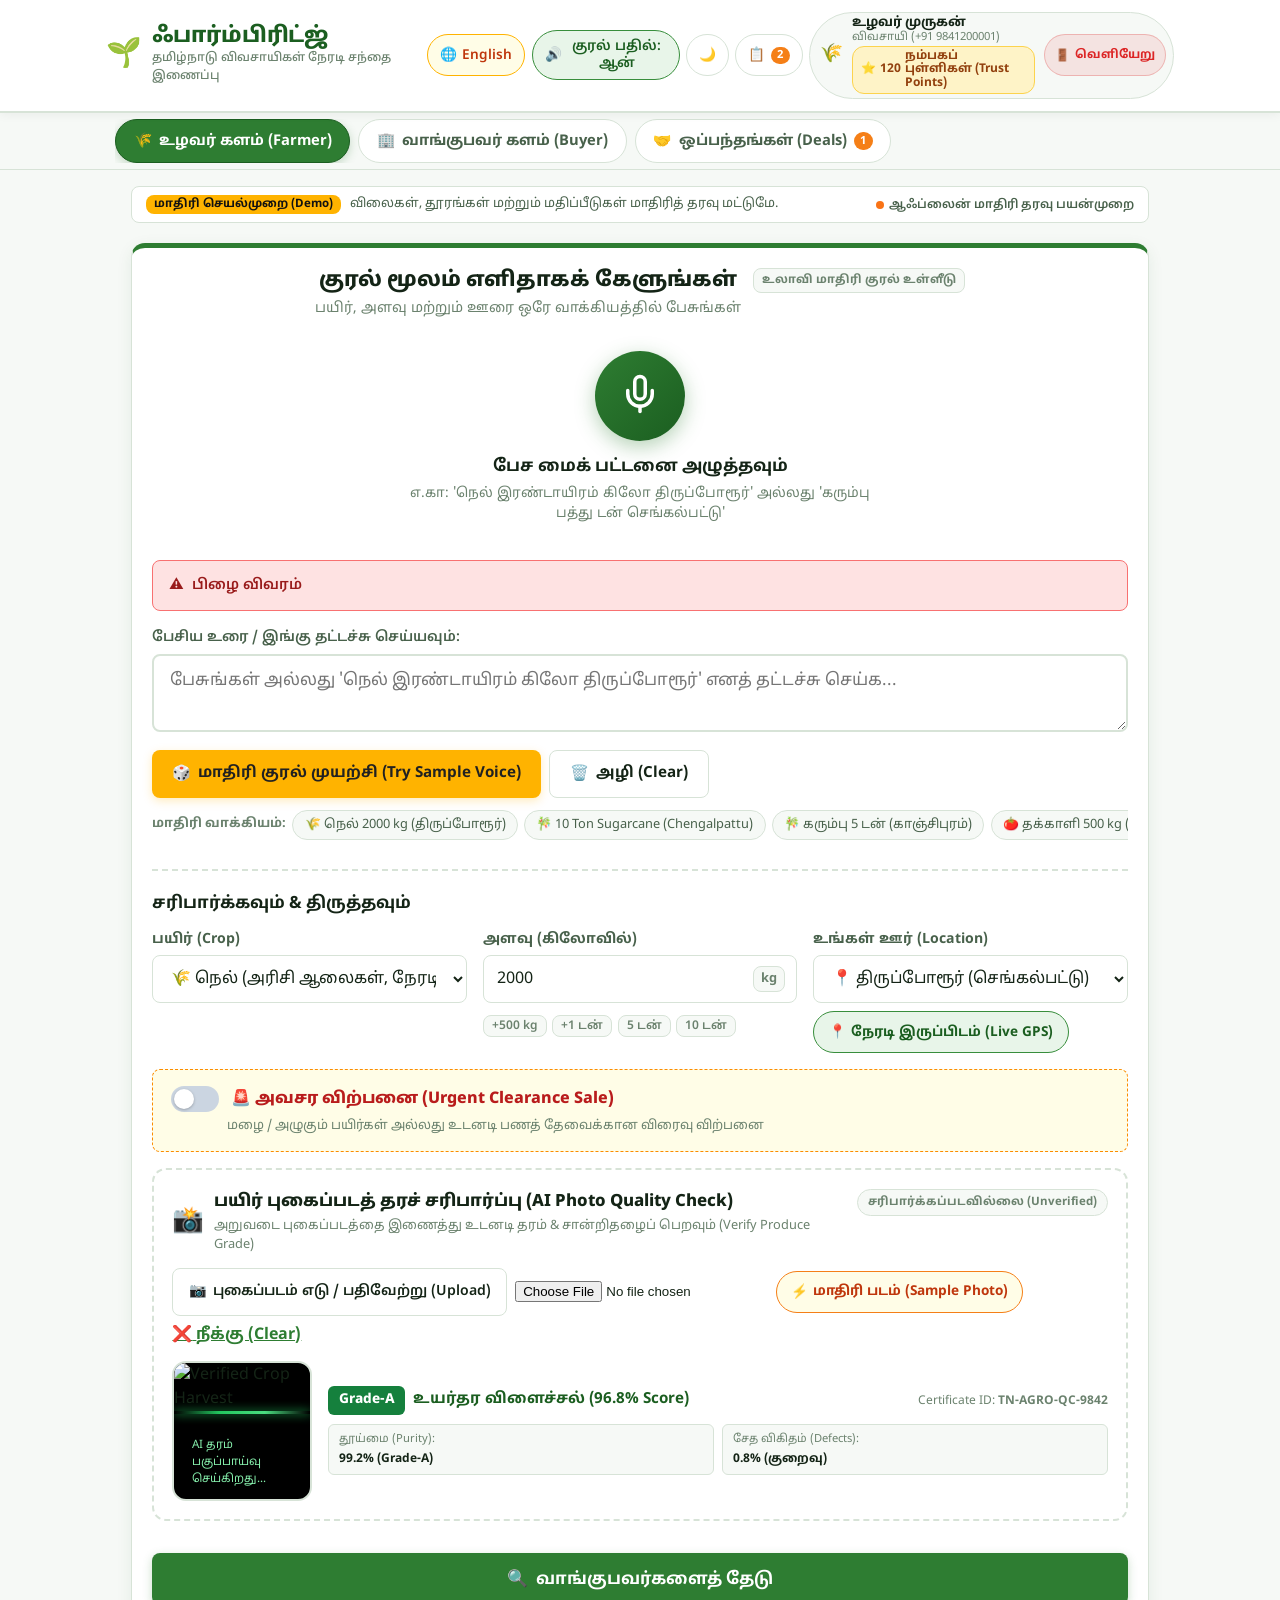
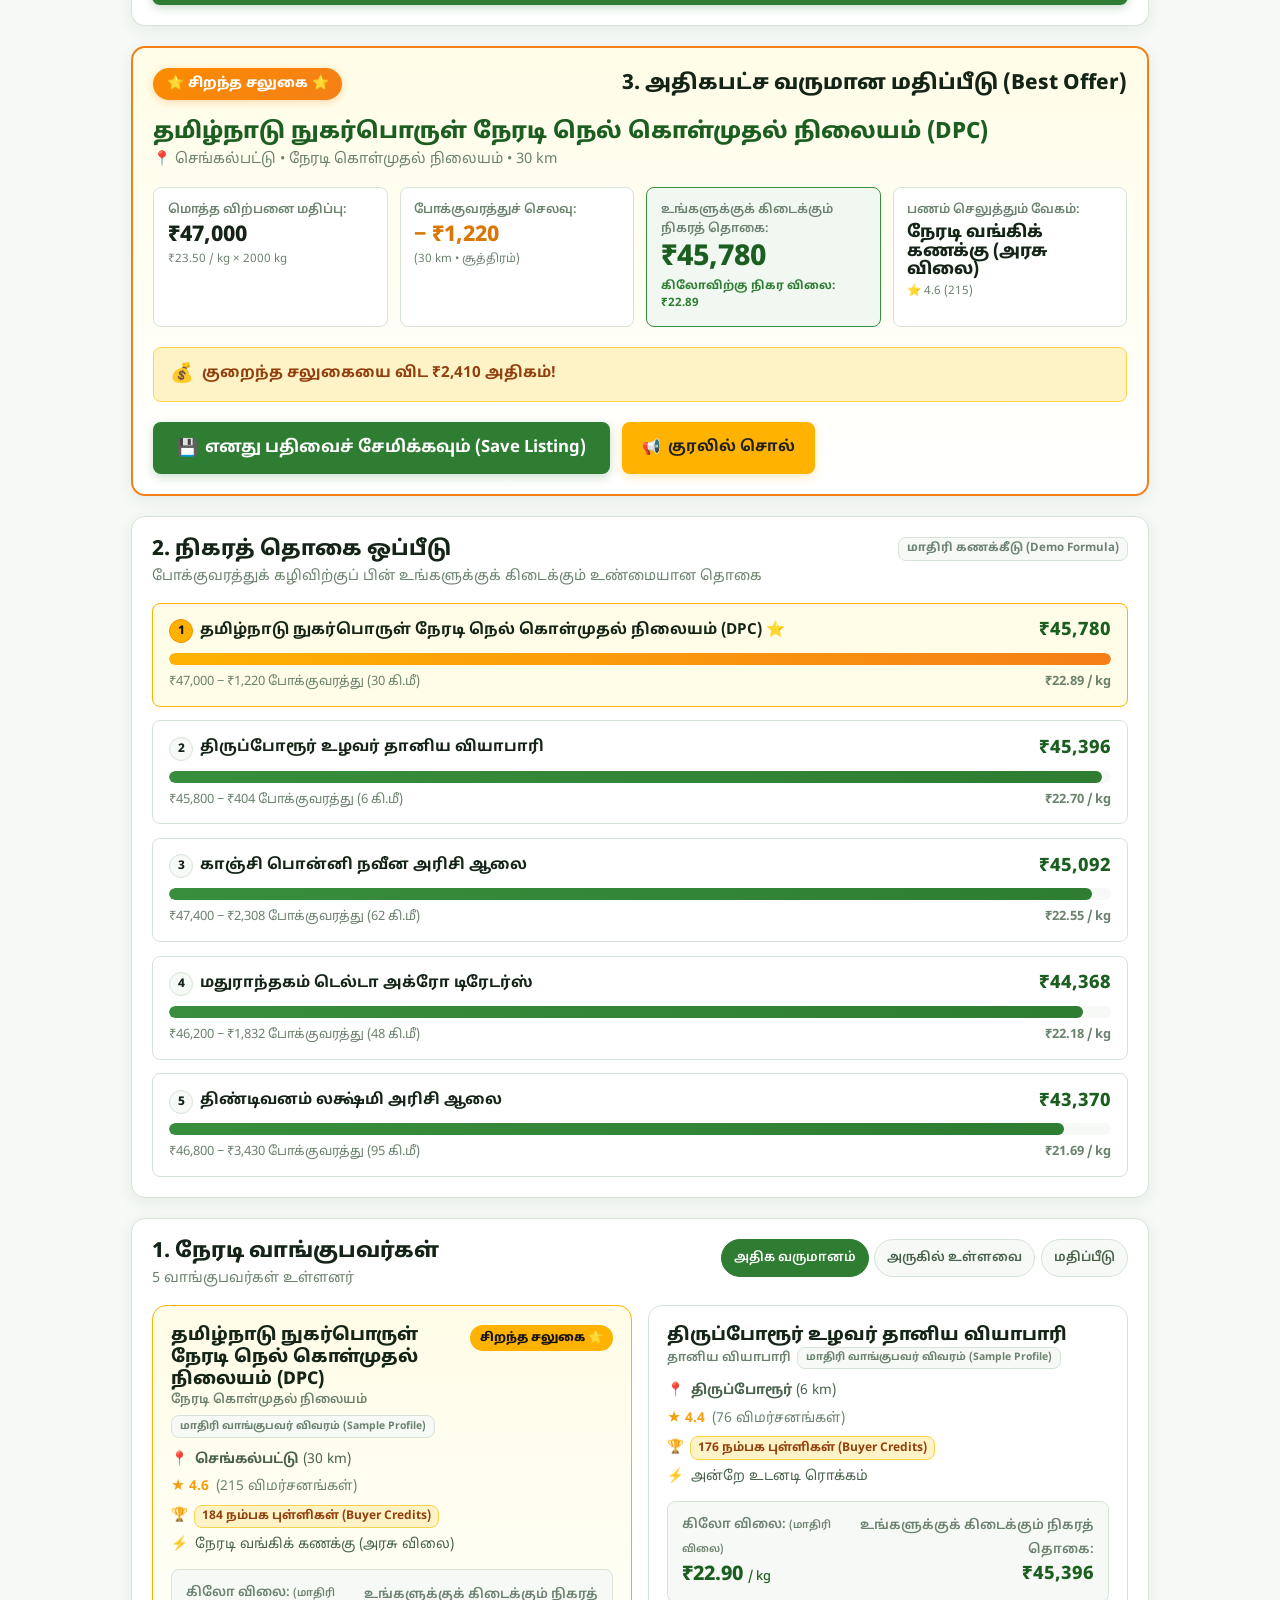
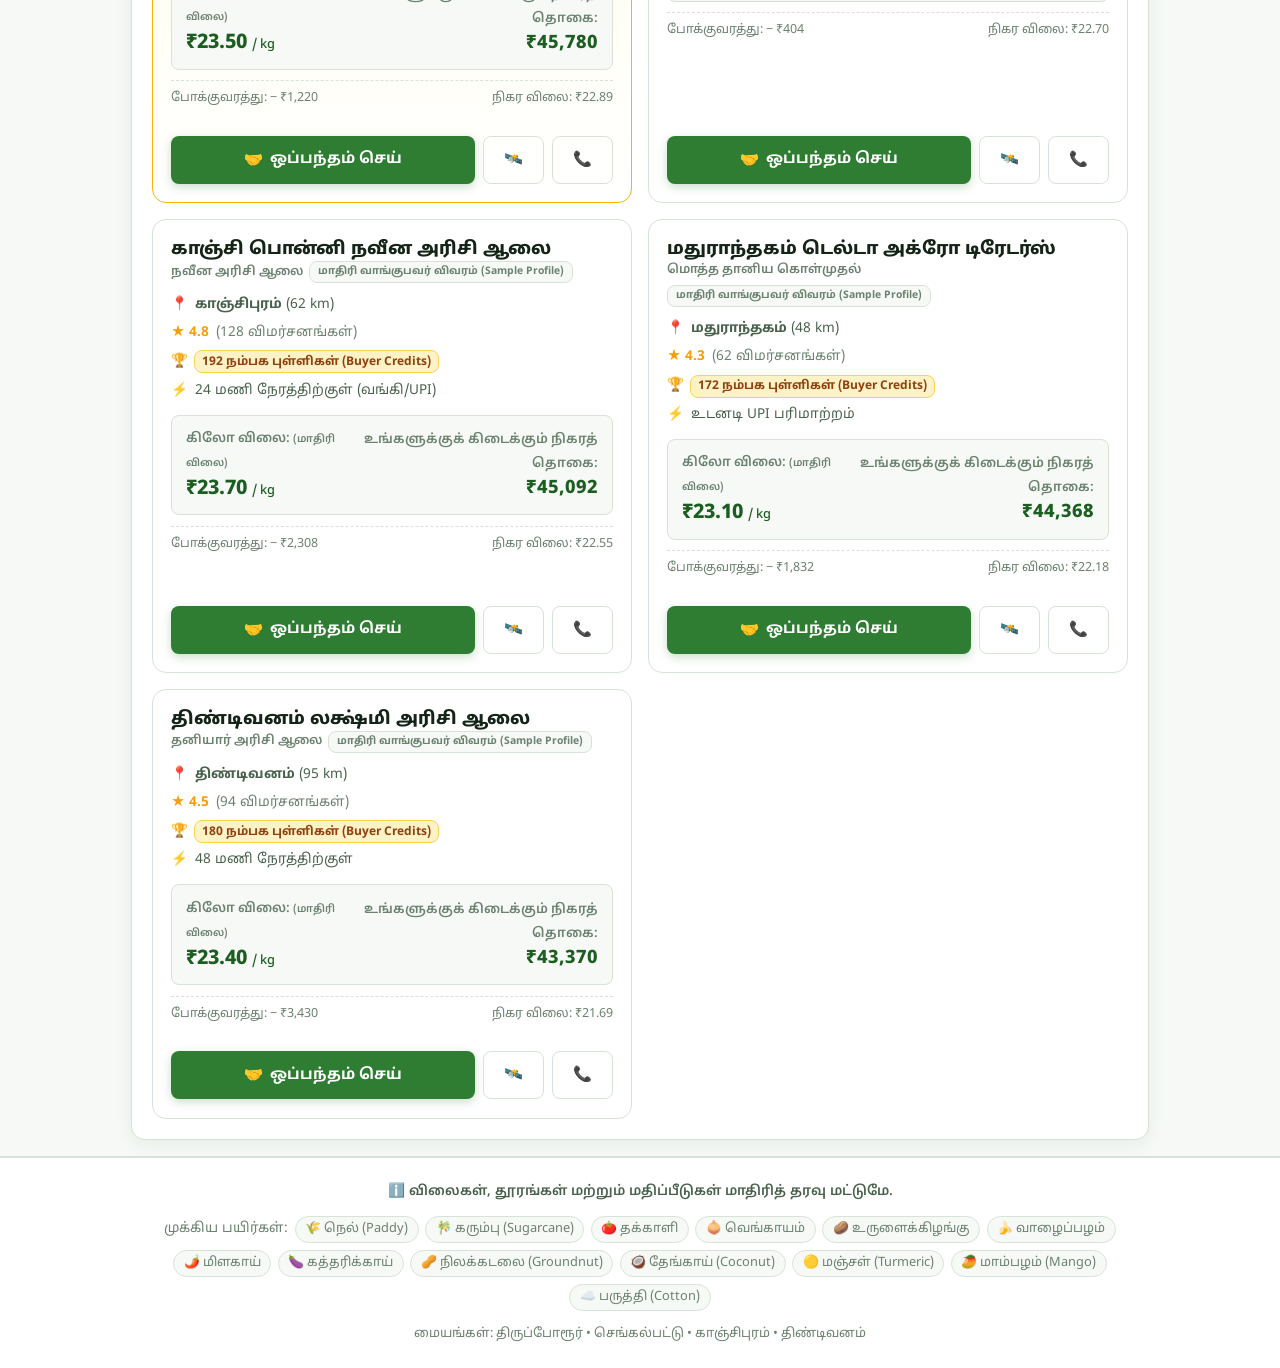
==== commit 6c2551fa: "Add live farmer/buyer location tracking and live dispatched vehicle GPS route tracker" ====
--- a/static/index.html
+++ b/static/index.html
@@ -563,6 +563,40 @@
     </div>
   </div>
 
+  <!-- LIVE LOCATION & DISPATCHED VEHICLE TRACKING MODAL -->
+  <div id="liveTrackingModal" class="modal-overlay hidden" role="dialog" aria-modal="true" aria-labelledby="trackingModalTitle">
+    <div class="modal-card" style="max-width: 720px; width: 95%;">
+      <div class="modal-header" style="background: var(--green-900); color: #fff; border-radius: var(--radius-lg) var(--radius-lg) 0 0; padding: 1rem 1.25rem;">
+        <div style="display: flex; align-items: center; gap: 0.6rem;">
+          <span style="font-size: 1.5rem;">🛰️</span>
+          <div>
+            <h3 id="trackingModalTitle" class="modal-title" style="color: #fff; font-size: 1.1rem; margin: 0;">நேரடி இருப்பிடம் & லாரி கண்காணிப்பு (Live GPS & Vehicle Tracker)</h3>
+            <p id="trackingModalSub" style="font-size: 0.78rem; color: #bbf7d0; margin: 0;">விவசாயி ➔ அனுப்பப்பட்ட வாகனம் ➔ வாங்குபவர் மண்டி நேரடி வழித்தடம்</p>
+          </div>
+        </div>
+        <button id="closeTrackingModalBtn" class="close-btn" style="color: #fff;" aria-label="Close modal">&times;</button>
+      </div>
+      <div class="modal-body" style="padding: 1.25rem;">
+        <div id="liveTrackingBody">
+          <!-- Populated dynamically by JS -->
+        </div>
+        <div class="modal-actions" style="margin-top: 1rem; display: flex; justify-content: space-between; flex-wrap: wrap; gap: 0.5rem;">
+          <div style="display: flex; gap: 0.5rem; flex-wrap: wrap;">
+            <button type="button" id="simulateVehicleMoveBtn" class="btn btn-turmeric">
+              <span>🚚</span>
+              <span id="simMoveBtnText">வாகன நகர்வை உருவகப்படுத்து (Simulate Live Move)</span>
+            </button>
+            <a id="openGoogleMapsLink" href="https://www.google.com/maps" target="_blank" rel="noopener noreferrer" class="btn btn-outline" style="text-decoration: none; display: inline-flex; align-items: center; gap: 0.35rem;">
+              <span>🗺️</span>
+              <span id="googleMapsBtnText">Google Maps வழித்தடம்</span>
+            </a>
+          </div>
+          <button type="button" id="closeTrackingBtn" class="btn btn-outline">மூடு (Close)</button>
+        </div>
+      </div>
+    </div>
+  </div>
+
   <!-- TOAST NOTIFICATION -->
   <div id="toastMessage" class="toast hidden" role="status" aria-live="polite"></div>
 
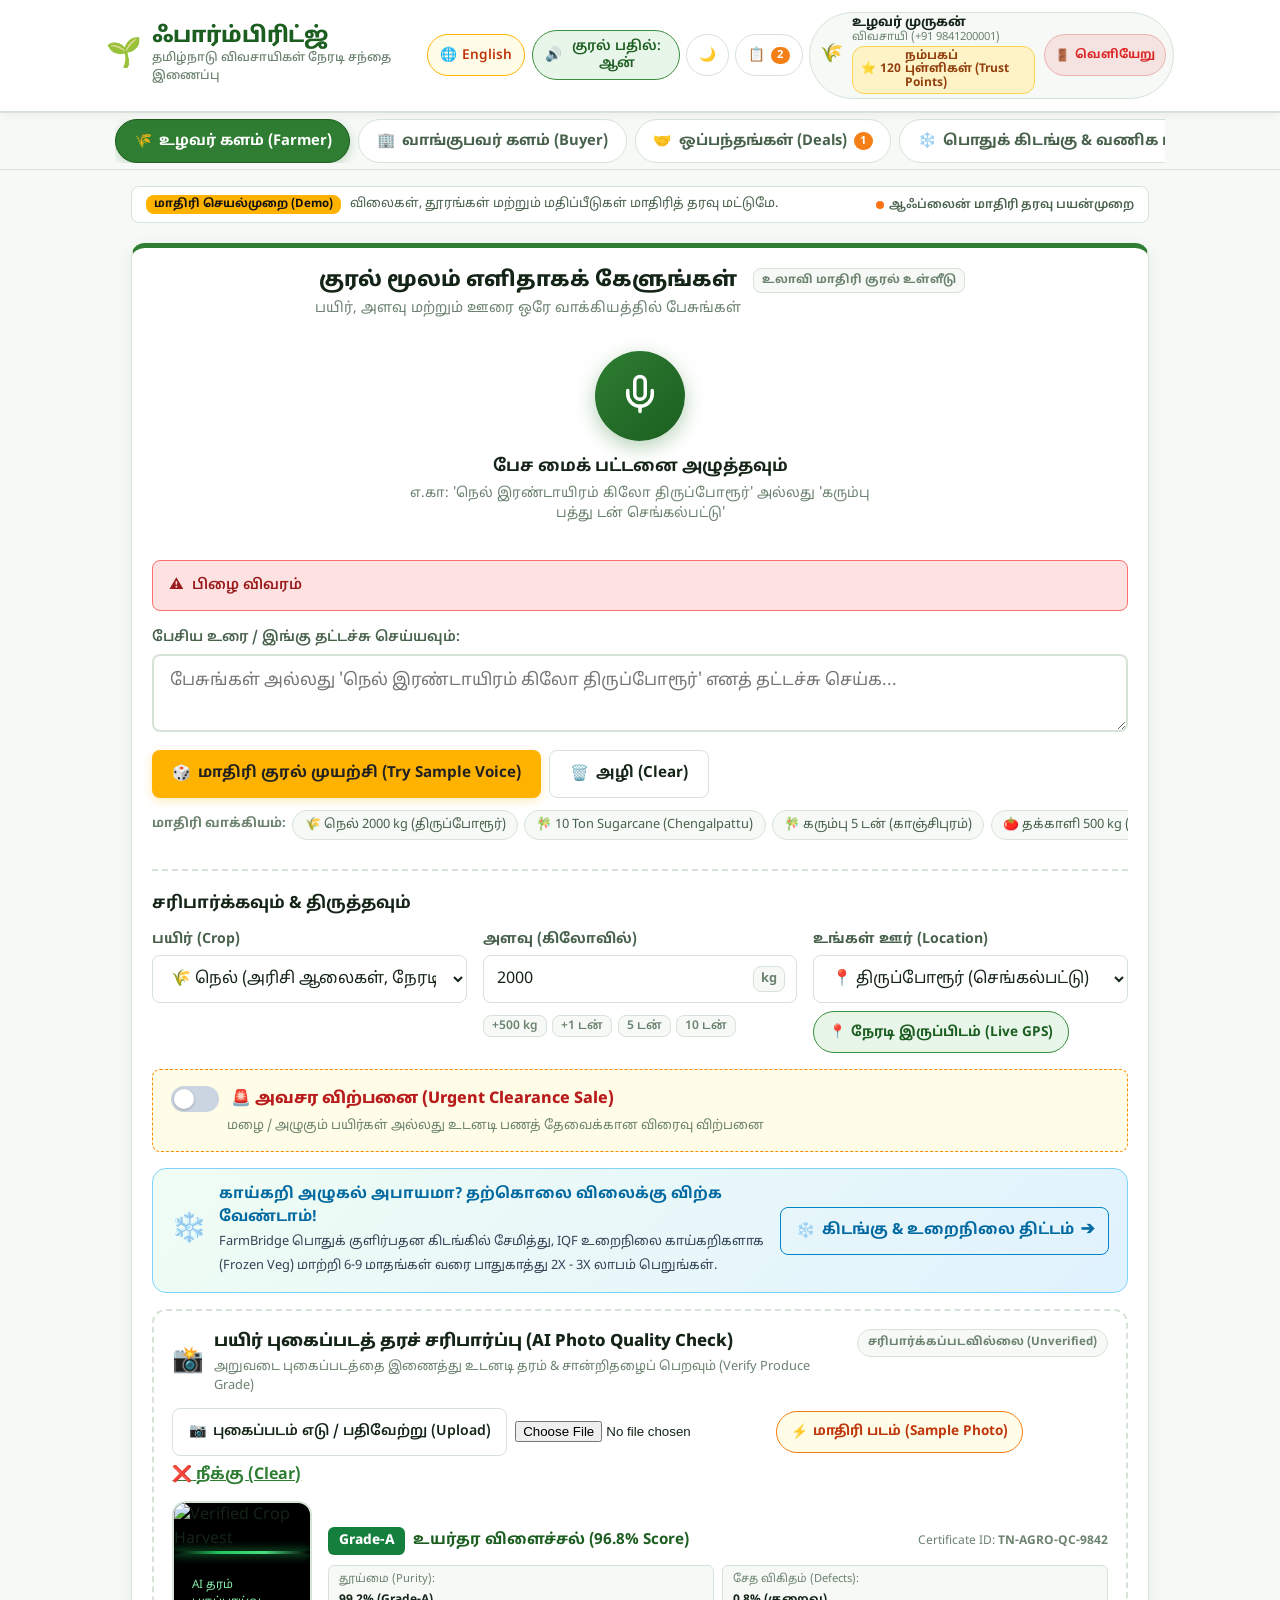
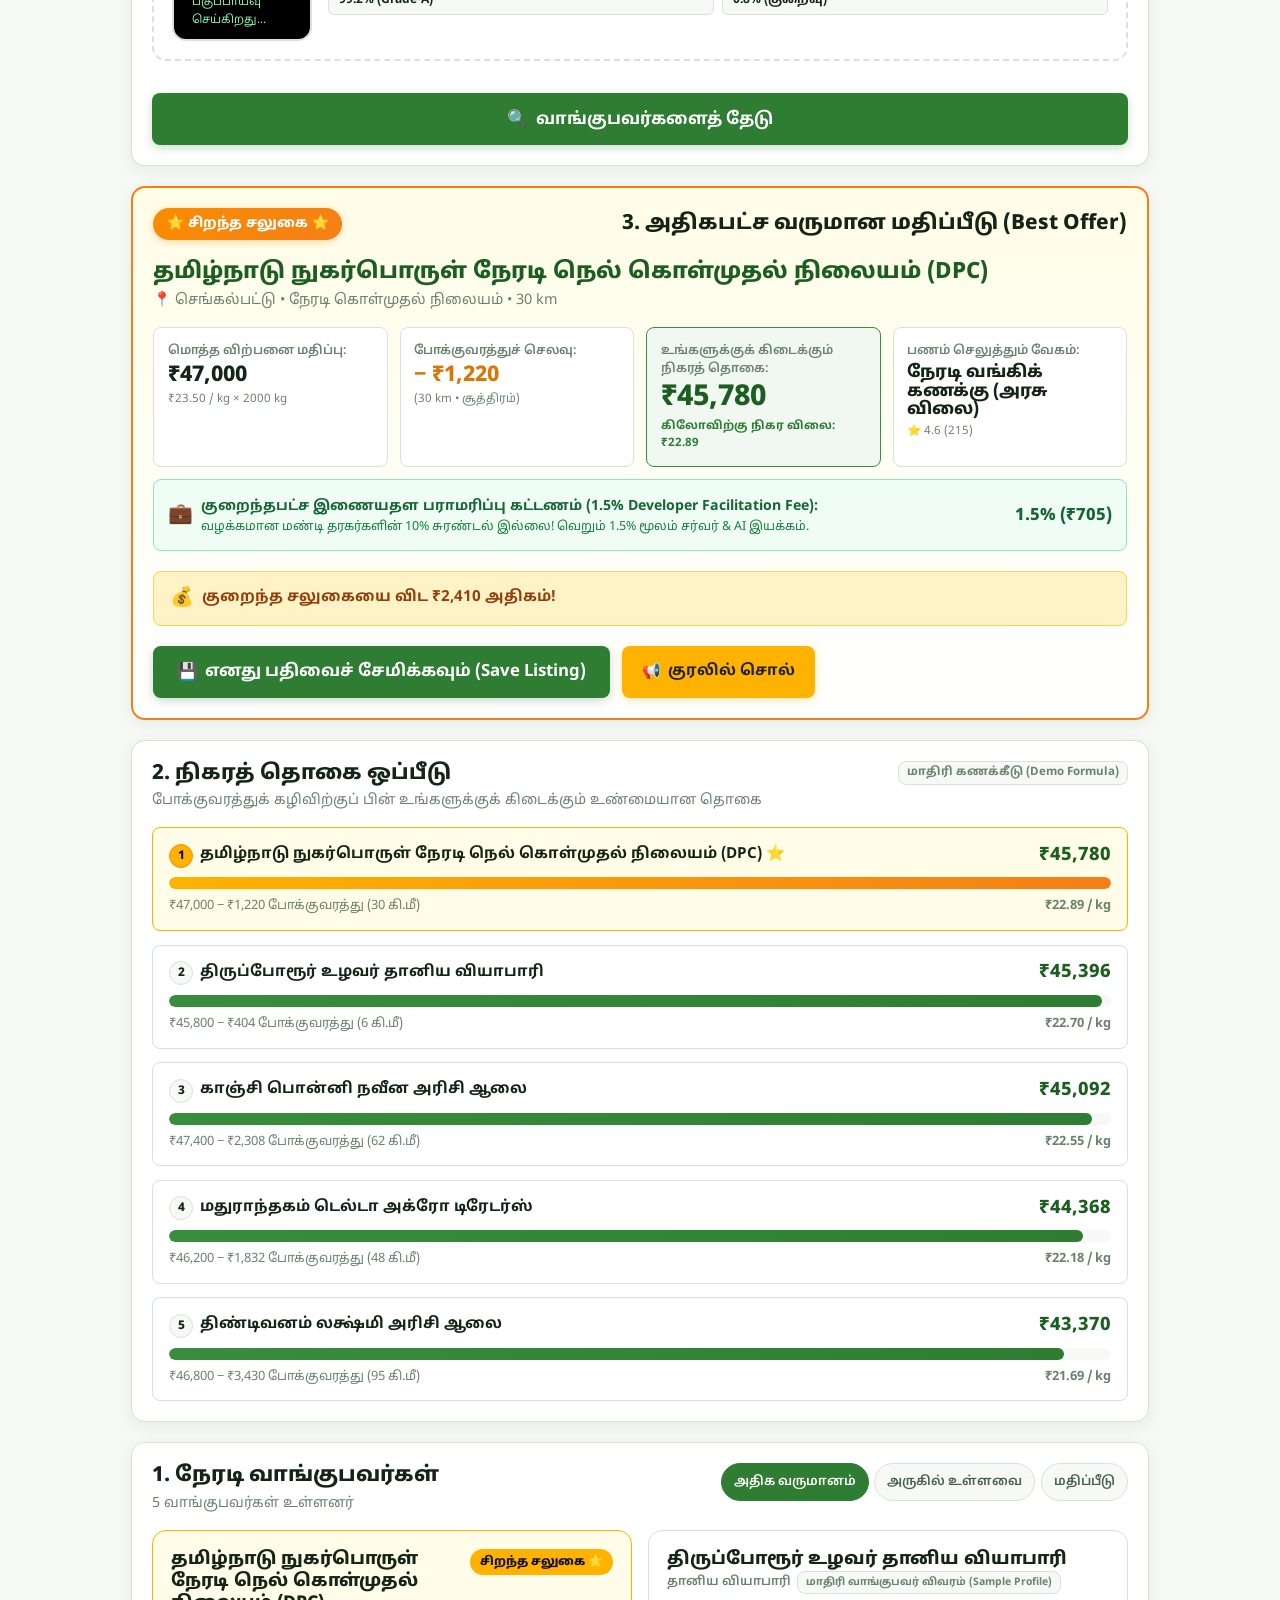
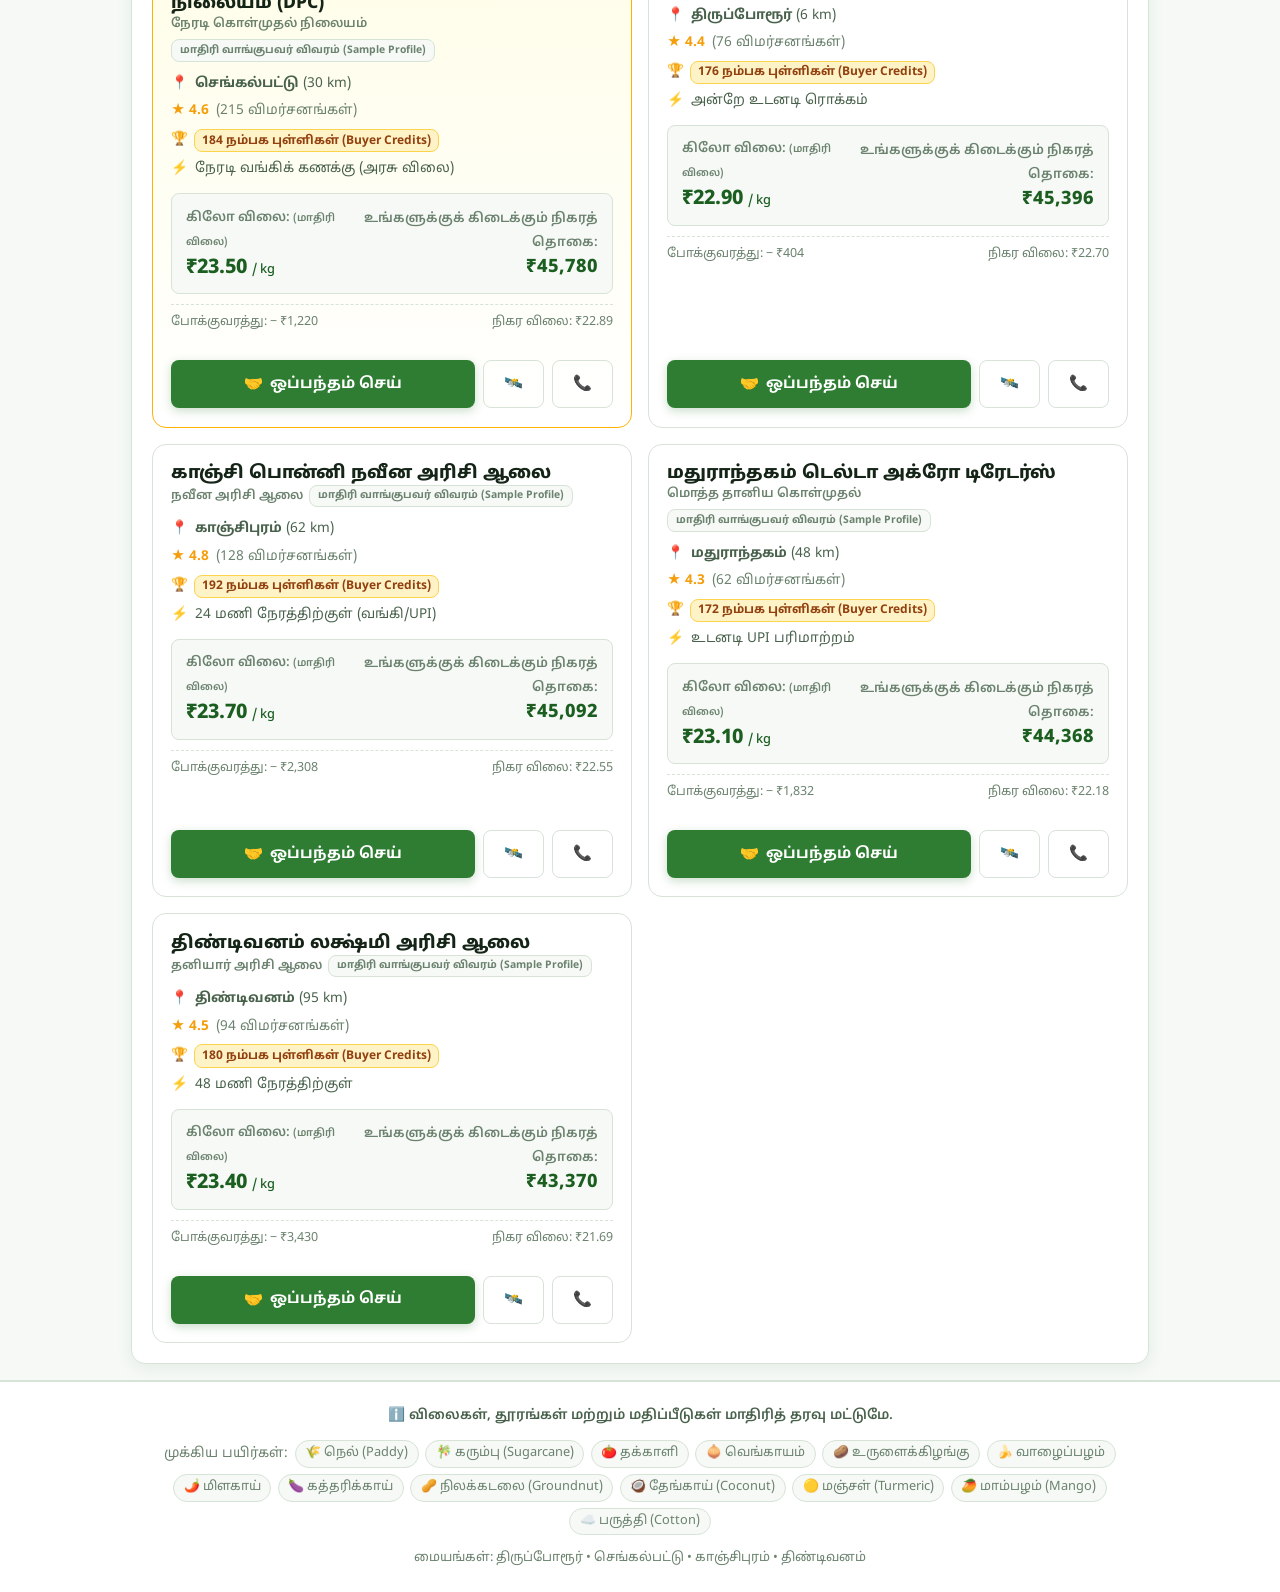
==== commit 5e204bc6: "Add FarmBridge Central Cold Hub, IQF frozen vegetables model, and 1.5% developer monetization fee" ====
--- a/static/index.html
+++ b/static/index.html
@@ -89,6 +89,10 @@
         <span class="tab-icon" aria-hidden="true">🤝</span>
         <span id="tabDealsText">ஒப்பந்தங்கள் (Deals)</span>
         <span id="dealsCountBadge" class="badge">1</span>
+      </button>
+      <button class="role-tab" id="tabWarehouse" role="tab" aria-selected="false" data-view="warehouse">
+        <span class="tab-icon" aria-hidden="true">❄️</span>
+        <span id="tabWarehouseText">பொதுக் கிடங்கு & வணிக மாதிரி (Cold Hub & Business)</span>
       </button>
     </div>
   </nav>
@@ -274,6 +278,20 @@
             </div>
           </div>
 
+          <!-- COLD STORAGE & FROZEN VEG RECOMMENDATION STRIP -->
+          <div class="cold-hub-prompt-card" id="coldHubPromptCard" style="margin-top: 1rem; background: linear-gradient(135deg, #f0fdf4 0%, #e0f2fe 100%); border: 1.5px solid #7dd3fc; border-radius: var(--radius-md); padding: 0.9rem 1.1rem; display: flex; align-items: center; justify-content: space-between; gap: 1rem; flex-wrap: wrap;">
+            <div style="display: flex; align-items: center; gap: 0.75rem; flex: 1; min-width: 260px;">
+              <span style="font-size: 1.8rem;">❄️</span>
+              <div>
+                <strong style="color: #0369a1; font-size: 0.95rem; display: block;" id="coldPromptTitle">காய்கறி அழுகல் அபாயமா? தற்கொலை விலைக்கு விற்க வேண்டாம்!</strong>
+                <span style="font-size: 0.8rem; color: #334155;" id="coldPromptDesc">FarmBridge பொதுக் குளிர்பதன கிடங்கில் சேமித்து, IQF உறைநிலை காய்கறிகளாக (Frozen Veg) மாற்றி 6-9 மாதங்கள் வரை பாதுகாத்து 2X - 3X லாபம் பெறுங்கள்.</span>
+              </div>
+            </div>
+            <button type="button" id="goToWarehouseBtn" class="btn btn-outline" style="border-color: #0284c7; color: #0369a1; font-weight: 700; white-space: nowrap; padding: 0.55rem 0.9rem;">
+              <span>❄️</span> <span id="goToWarehouseBtnText">கிடங்கு & உறைநிலை திட்டம்</span> ➔
+            </button>
+          </div>
+
           <!-- PRODUCE PHOTO QUALITY VERIFICATION CARD -->
           <div class="photo-verify-card" id="photoVerifyCard">
             <div class="photo-verify-header">
@@ -447,6 +465,266 @@
       </section>
     </div>
 
+    <!-- VIEW 4: CENTRAL COLD STORAGE HUB & DEVELOPER BUSINESS MODEL -->
+    <div id="viewWarehouse" class="view-panel hidden" role="tabpanel" aria-labelledby="tabWarehouse">
+      
+      <!-- HERO HUB OVERVIEW & LIVE CHAMBER TELEMETRY -->
+      <section class="card warehouse-hero-card">
+        <div class="section-header-row" style="align-items: flex-start;">
+          <div>
+            <div style="display: inline-flex; align-items: center; gap: 0.4rem; background: #e0f2fe; color: #0369a1; padding: 0.2rem 0.65rem; border-radius: 12px; font-size: 0.78rem; font-weight: 700; margin-bottom: 0.4rem;">
+              <span>❄️</span> <span>மத்திய உறைநிலை & வேளாண் கிடங்கு மையம் (Central Agro-Cold Hub)</span>
+            </div>
+            <h2 id="secWarehouseHeading" class="section-title">FarmBridge பொதுக் குளிர்பதன கிடங்கு & உறைநிலை காய்கறி மையம்</h2>
+            <p class="section-desc" id="secWarehouseSubtitle">செங்கல்பட்டு தேசிய நெடுஞ்சாலை சந்திப்பு (NH-45 Agro Hub) • அழுகும் காய்கறிகளுக்கான IQF உறைநிலை பதப்படுத்தல் & நேரடி மதிப்புக்கூட்டுதல்</p>
+          </div>
+          <span class="sim-badge" style="background: #e0f2fe; color: #0284c7; border: 1px solid #bae6fd;">நேரடி சென்சார் கண்காணிப்பு (Live IoT Telemetry)</span>
+        </div>
+
+        <!-- Live Telemetry Badges Strip -->
+        <div class="telemetry-metrics-grid" style="display: grid; grid-template-columns: repeat(auto-fit, minmax(200px, 1fr)); gap: 0.75rem; margin-top: 1rem;">
+          <div class="stat-tile" style="border-left: 4px solid #0284c7;">
+            <span class="stat-label">❄️ IQF உறைநிலை அறை (Blast Chamber)</span>
+            <span class="stat-value" id="chamberFreezeTemp" style="color: #0284c7;">-18.4°C</span>
+            <span class="stat-sub" style="color: var(--green-700); font-weight: 600;">● உகந்த உறைநிலை இயக்கம் (Optimal)</span>
+          </div>
+          <div class="stat-tile" style="border-left: 4px solid #059669;">
+            <span class="stat-label">🌡️ புதிய காய்கறி குளிர் அறை (Cold Bay)</span>
+            <span class="stat-value" id="chamberChilledTemp" style="color: #059669;">+3.6°C</span>
+            <span class="stat-sub" style="color: var(--green-700); font-weight: 600;">● 90% ஈரப்பதம் (Fresh Retention)</span>
+          </div>
+          <div class="stat-tile" style="border-left: 4px solid #f59e0b;">
+            <span class="stat-label">📦 மொத்த சேமிப்பு கொள்ளளவு (Capacity)</span>
+            <span class="stat-value" id="hubCapacityDisplay">500 டன் (MT)</span>
+            <span class="stat-sub" id="hubOccupancySub">இருப்பு: 320 டன் • காலி இடம்: 180 டன்</span>
+          </div>
+          <div class="stat-tile" style="border-left: 4px solid #7c3aed;">
+            <span class="stat-label">💡 இணையதள குறைந்தபட்ச கட்டணம்</span>
+            <span class="stat-value" style="color: #7c3aed;">1.5%</span>
+            <span class="stat-sub" style="color: var(--green-700); font-weight: 600;">தரகர்கள் 10% சுரண்டல் இல்லை!</span>
+          </div>
+        </div>
+      </section>
+
+      <!-- FROZEN VEGETABLES VALUE-ADDITION SHOWCASE -->
+      <section class="card frozen-veg-card">
+        <div class="section-header-row">
+          <div>
+            <h3 class="section-title" id="frozenVegTitle">உறைநிலை காய்கறி தயாரிப்புகள் & மதிப்புக்கூட்டுதல் (Frozen Veg Products)</h3>
+            <p class="section-desc" id="frozenVegSubtitle">சந்தையில் விலை வீழ்ச்சி அடையும் போது காய்கறிகளை உறைநிலையில் பதப்படுத்தி (IQF) 6-9 மாதங்கள் பாதுகாத்து ஹோட்டல்கள் & பல்பொருள் அங்காடிகளுக்கு விற்பனை செய்யும் மாதிரி</p>
+          </div>
+        </div>
+
+        <div class="frozen-products-grid" style="display: grid; grid-template-columns: repeat(auto-fit, minmax(230px, 1fr)); gap: 1rem; margin-top: 0.75rem;">
+          <!-- Product 1: Frozen Tomato -->
+          <div class="product-card" style="background: var(--bg-card); border: 1.5px solid var(--border-color); border-radius: var(--radius-md); padding: 1rem; display: flex; flex-direction: column; justify-content: space-between;">
+            <div>
+              <div style="display: flex; justify-content: space-between; align-items: center; margin-bottom: 0.5rem;">
+                <span style="font-size: 2rem;">🍅</span>
+                <span class="badge" style="background: #fee2e2; color: #991b1b; font-weight: 700;">+275% மதிப்பு உயர்வு</span>
+              </div>
+              <h4 style="margin: 0 0 0.35rem 0; font-size: 1.05rem;">உறைநிலை நறுக்கிய தக்காளி (IQF Diced Tomato)</h4>
+              <p style="font-size: 0.8rem; color: var(--text-muted); margin: 0 0 0.75rem 0;">மழைக்கால தக்காளி விலை ₹8/கிலோவிலிருந்து, உறைநிலை முறையில் ₹30/கிலோவாக மதிப்புக்கூட்டப்படுகிறது.</p>
+              <div style="font-size: 0.82rem; display: flex; flex-direction: column; gap: 0.25rem; background: var(--bg-secondary); padding: 0.5rem; border-radius: var(--radius-sm);">
+                <div><strong>ஆயுட்காலம்:</strong> 9 மாதங்கள் (-18°C)</div>
+                <div><strong>வாங்குபவர்கள்:</strong> உணவகங்கள், கேட்டரிங், சாஸ் ஆலைகள்</div>
+              </div>
+            </div>
+            <div style="margin-top: 0.75rem; font-weight: 700; color: var(--green-700); font-size: 0.95rem;">
+              ₹8 ➔ ₹30 / kg <span style="font-size: 0.75rem; color: var(--text-muted); font-weight: normal;">(லாபகர உறைநிலை)</span>
+            </div>
+          </div>
+
+          <!-- Product 2: Frozen Green Peas -->
+          <div class="product-card" style="background: var(--bg-card); border: 1.5px solid var(--border-color); border-radius: var(--radius-md); padding: 1rem; display: flex; flex-direction: column; justify-content: space-between;">
+            <div>
+              <div style="display: flex; justify-content: space-between; align-items: center; margin-bottom: 0.5rem;">
+                <span style="font-size: 2rem;">🟢</span>
+                <span class="badge" style="background: #dcfce7; color: #166534; font-weight: 700;">+140% மதிப்பு உயர்வு</span>
+              </div>
+              <h4 style="margin: 0 0 0.35rem 0; font-size: 1.05rem;">உறைநிலை பசுமை பட்டாணி (IQF Green Peas)</h4>
+              <p style="font-size: 0.8rem; color: var(--text-muted); margin: 0 0 0.75rem 0;">அறுவடை காலத்தில் ₹35/கிலோவுக்கு விற்ற பட்டாணியை உரித்து உறைநிலையில் ₹85/கிலோவுக்கு சந்தைப்படுத்துதல்.</p>
+              <div style="font-size: 0.82rem; display: flex; flex-direction: column; gap: 0.25rem; background: var(--bg-secondary); padding: 0.5rem; border-radius: var(--radius-sm);">
+                <div><strong>ஆயுட்காலம்:</strong> 12 மாதங்கள் (-18°C)</div>
+                <div><strong>வாங்குபவர்கள்:</strong> சூப்பர் மார்க்கெட்டுகள், ஏற்றுமதி</div>
+              </div>
+            </div>
+            <div style="margin-top: 0.75rem; font-weight: 700; color: var(--green-700); font-size: 0.95rem;">
+              ₹35 ➔ ₹85 / kg <span style="font-size: 0.75rem; color: var(--text-muted); font-weight: normal;">(வருடம் முழுவதும் தேவை)</span>
+            </div>
+          </div>
+
+          <!-- Product 3: Frozen Onion & Chilli Mix -->
+          <div class="product-card" style="background: var(--bg-card); border: 1.5px solid var(--border-color); border-radius: var(--radius-md); padding: 1rem; display: flex; flex-direction: column; justify-content: space-between;">
+            <div>
+              <div style="display: flex; justify-content: space-between; align-items: center; margin-bottom: 0.5rem;">
+                <span style="font-size: 2rem;">🧅🌶️</span>
+                <span class="badge" style="background: #fef3c7; color: #92400e; font-weight: 700;">0% சேத இழப்பு</span>
+              </div>
+              <h4 style="margin: 0 0 0.35rem 0; font-size: 1.05rem;">நறுக்கிய வெங்காயம் & மிளகாய் கலவை (IQF Diced Onion/Chilli)</h4>
+              <p style="font-size: 0.8rem; color: var(--text-muted); margin: 0 0 0.75rem 0;">வெப்பத்தால் அழுகும் 30% வெங்காய விரயத்தை முற்றிலுமாகத் தவிர்த்து உறைநிலை ரெடி-டு-குக் பாக்கெட்டுகளாக மாற்றுதல்.</p>
+              <div style="font-size: 0.82rem; display: flex; flex-direction: column; gap: 0.25rem; background: var(--bg-secondary); padding: 0.5rem; border-radius: var(--radius-sm);">
+                <div><strong>ஆயுட்காலம்:</strong> 6 மாதங்கள் (-18°C)</div>
+                <div><strong>வாங்குபவர்கள்:</strong> கிளவுட் கிச்சன்கள், உணவு ஆலைகள்</div>
+              </div>
+            </div>
+            <div style="margin-top: 0.75rem; font-weight: 700; color: var(--green-700); font-size: 0.95rem;">
+              ₹18 ➔ ₹45 / kg <span style="font-size: 0.75rem; color: var(--text-muted); font-weight: normal;">(விரயம் இல்லா லாபம்)</span>
+            </div>
+          </div>
+
+          <!-- Product 4: Mixed Farm Vegetables -->
+          <div class="product-card" style="background: var(--bg-card); border: 1.5px solid var(--border-color); border-radius: var(--radius-md); padding: 1rem; display: flex; flex-direction: column; justify-content: space-between;">
+            <div>
+              <div style="display: flex; justify-content: space-between; align-items: center; margin-bottom: 0.5rem;">
+                <span style="font-size: 2rem;">🥕🥔</span>
+                <span class="badge" style="background: #e0f2fe; color: #0369a1; font-weight: 700;">மதிப்புக்கூட்டு பேக்</span>
+              </div>
+              <h4 style="margin: 0 0 0.35rem 0; font-size: 1.05rem;">உறைநிலை கலவை காய்கறி பேக் (IQF Mixed Veg Pack)</h4>
+              <p style="font-size: 0.8rem; color: var(--text-muted); margin: 0 0 0.75rem 0;">கேரட், உருளை, பீன்ஸ் மற்றும் பட்டாணி கலவை. நுகர்வோருக்கு உடனடியாக சமைக்க உதவும் தயாரிப்பு.</p>
+              <div style="font-size: 0.82rem; display: flex; flex-direction: column; gap: 0.25rem; background: var(--bg-secondary); padding: 0.5rem; border-radius: var(--radius-sm);">
+                <div><strong>ஆயுட்காலம்:</strong> 9 மாதங்கள் (-18°C)</div>
+                <div><strong>வாங்குபவர்கள்:</strong> வீடுகள் & உணவகங்கள்</div>
+              </div>
+            </div>
+            <div style="margin-top: 0.75rem; font-weight: 700; color: var(--green-700); font-size: 0.95rem;">
+              ₹25 ➔ ₹60 / kg <span style="font-size: 0.75rem; color: var(--text-muted); font-weight: normal;">(உயர்தர பேக்கிங்)</span>
+            </div>
+          </div>
+        </div>
+      </section>
+
+      <!-- FARMER COLD STORAGE & FROZEN PROFIT CALCULATOR -->
+      <section class="card deposit-calc-card">
+        <div class="section-header-row">
+          <div>
+            <h3 class="section-title" id="calcDepositTitle">விவசாயி சேமிப்பு & லாப மதிப்பீட்டுக் கருவி (Cold Hub Profit Calculator)</h3>
+            <p class="section-desc" id="calcDepositSubtitle">உடனடி தற்கொலை விலை விற்பனையை விட பொதுக் கிடங்கில் சேமித்து உறைநிலை காய்கறியாக விற்றால் கிடைக்கும் கூடுதல் நிகர லாபத்தை ஒப்பிடுங்கள்</p>
+          </div>
+        </div>
+
+        <div class="calc-box-grid" style="display: grid; grid-template-columns: repeat(auto-fit, minmax(280px, 1fr)); gap: 1.25rem; margin-top: 1rem;">
+          <div style="background: var(--bg-card); border: 1px solid var(--border-color); border-radius: var(--radius-md); padding: 1.1rem;">
+            <div class="form-group">
+              <label for="depositCropSelect" class="form-label" id="depositCropLabel">பயிர் தேர்வு செய்க (Select Perishable Crop):</label>
+              <select id="depositCropSelect" class="form-select">
+                <option value="tomato" selected>🍅 தக்காளி (Tomato) - Glut Distress Risk</option>
+                <option value="peas">🟢 பசுமை பட்டாணி (Green Peas) - Seasonal Surplus</option>
+                <option value="onion">🧅 வெங்காயம் (Onion) - Moisture Rot Risk</option>
+                <option value="potato">🥔 உருளைக்கிழங்கு (Potato) - Sprouting Risk</option>
+                <option value="chilli">🌶️ பச்சை மிளகாய் (Green Chilli)</option>
+              </select>
+            </div>
+
+            <div class="form-group" style="margin-top: 0.85rem;">
+              <label for="depositQtyInput" class="form-label" id="depositQtyLabel">சேமிக்க விரும்பும் அளவு (Quantity in kg):</label>
+              <div class="input-with-unit">
+                <input type="number" id="depositQtyInput" class="form-input" min="100" step="100" value="2000">
+                <span class="unit-badge">kg</span>
+              </div>
+            </div>
+
+            <div class="form-group" style="margin-top: 0.85rem;">
+              <label for="depositMonthsSelect" class="form-label" id="depositMonthsLabel">சேமிப்பு காலம் (Cold Storage Duration):</label>
+              <select id="depositMonthsSelect" class="form-select">
+                <option value="1">1 மாதம் (Fresh Cold Bay +3°C)</option>
+                <option value="3" selected>3 மாதங்கள் (IQF Blast Freeze -18°C)</option>
+                <option value="6">6 மாதங்கள் (Off-Season Peak Market -18°C)</option>
+              </select>
+            </div>
+
+            <button type="button" id="bookWarehouseSlotBtn" class="btn btn-primary w-100" style="margin-top: 1.25rem;">
+              <span>📥</span>
+              <span id="bookWarehouseBtnText">மாதிரி கிடங்கு வைப்பு ரசீது பெறுக (Generate e-NWR Receipt)</span>
+            </button>
+          </div>
+
+          <!-- Comparison Display -->
+          <div id="depositComparisonResult" style="background: var(--bg-card); border: 1.5px solid var(--border-color); border-radius: var(--radius-md); padding: 1.1rem; display: flex; flex-direction: column; justify-content: space-between;">
+            <!-- Populated dynamically by JS -->
+          </div>
+        </div>
+      </section>
+
+      <!-- SUSTAINABLE BUSINESS MODEL & DEVELOPER MONETIZATION -->
+      <section class="card developer-monetization-card" style="border: 2px solid #a7f3d0; background: linear-gradient(180deg, var(--bg-card) 0%, #f0fdf4 100%);">
+        <div class="section-header-row">
+          <div>
+            <div style="display: inline-flex; align-items: center; gap: 0.4rem; background: #dcfce7; color: #166534; padding: 0.2rem 0.65rem; border-radius: 12px; font-size: 0.78rem; font-weight: 700; margin-bottom: 0.4rem;">
+              <span>💼</span> <span>நிலையான தொடக்கநிலை வணிக மாதிரி (Transparent Startup Economics)</span>
+            </div>
+            <h3 class="section-title" id="bizModelTitle">இணையதள பராமரிப்பு & குறைந்தபட்ச வருவாய் மாதிரி (Developer Monetization)</h3>
+            <p class="section-desc" id="bizModelSubtitle">மண்டி தரகர்களின் 10% சுரண்டலுக்கு மாற்றாக, வெறும் 1.5% குறைந்தபட்ச சேவை கட்டணம் மூலம் இணையதளத்தை லாபகரமாக நடத்தும் மாதிரி</p>
+          </div>
+        </div>
+
+        <!-- Explanatory Strip -->
+        <div style="display: grid; grid-template-columns: repeat(auto-fit, minmax(260px, 1fr)); gap: 1rem; margin-top: 1rem;">
+          <div style="background: var(--bg-card); padding: 1rem; border-radius: var(--radius-md); border: 1px solid var(--border-color);">
+            <h4 style="margin: 0 0 0.5rem 0; color: #b91c1c;">❌ வழக்கமான மண்டி தரகர்கள் (Mandi Middlemen)</h4>
+            <ul style="padding-left: 1.2rem; margin: 0; font-size: 0.85rem; color: var(--text-secondary); display: flex; flex-direction: column; gap: 0.35rem;">
+              <li>விவசாயிகளிடம் <strong>8% முதல் 12% வரை கமிஷன்</strong> வெட்டுதல்.</li>
+              <li>எடை குறைப்பு சாக்குப்போக்கு & அன்லோடிங் லஞ்சம்.</li>
+              <li>பணம் கொடுக்க 15 முதல் 30 நாட்கள் வரை தேவையற்ற தாமதம்.</li>
+              <li>காய்கறி அழுகும் போது மிகக் குறைந்த விலைக்கு வாங்குதல்.</li>
+            </ul>
+          </div>
+
+          <div style="background: var(--bg-card); padding: 1rem; border-radius: var(--radius-md); border: 1.5px solid var(--green-600);">
+            <h4 style="margin: 0 0 0.5rem 0; color: var(--green-800);">✅ FarmBridge குறைந்தபட்ச மாதிரி (1.5% Facilitation Fee)</h4>
+            <ul style="padding-left: 1.2rem; margin: 0; font-size: 0.85rem; color: var(--text-secondary); display: flex; flex-direction: column; gap: 0.35rem;">
+              <li>வெளிப்படையான <strong>1.5% மட்டுமே இணையதள பராமரிப்பு கட்டணம்</strong>.</li>
+              <li>கிளவுட் சர்வர்கள், பேச்சு அறிதல் AI மற்றும் GPS பராமரிப்பு செலவை ஈடுசெய்கிறது.</li>
+              <li>விவசாயிக்கு 100% நேர்மையான நேரடி எடை மற்றும் உடனடி வங்கிப் பணம்.</li>
+              <li>உறைநிலை காய்கறி மையம் மூலம் 0% உணவு விரயம் & அதிக லாபம்.</li>
+            </ul>
+          </div>
+        </div>
+
+        <!-- Interactive Developer Revenue Volume Simulator -->
+        <div style="background: var(--bg-card); border: 1px solid var(--border-color); border-radius: var(--radius-md); padding: 1.25rem; margin-top: 1.25rem;">
+          <div style="display: flex; justify-content: space-between; align-items: center; flex-wrap: wrap; gap: 0.5rem; margin-bottom: 0.75rem;">
+            <div>
+              <strong style="font-size: 1rem;">மாதாந்திர வர்த்தக அளவு உருவகப்படுத்துதல் (Simulate Monthly Volume):</strong>
+              <p style="margin: 0; font-size: 0.8rem; color: var(--text-muted);">ஸ்லைடரை நகர்த்தி இணையதள உருவாக்குநர்களுக்கான வருவாய் & விவசாயிகளின் சேமிப்பைப் பார்க்கவும்</p>
+            </div>
+            <div style="font-size: 1.2rem; font-weight: 800; color: var(--green-800);" id="sliderTonsDisplay">100 டன் (Tons / Month)</div>
+          </div>
+
+          <input type="range" id="monthlyVolumeSlider" min="20" max="1000" step="20" value="100" style="width: 100%; accent-color: var(--green-700); cursor: pointer;">
+
+          <div class="telemetry-metrics-grid" style="display: grid; grid-template-columns: repeat(auto-fit, minmax(180px, 1fr)); gap: 0.75rem; margin-top: 1.25rem;">
+            <div class="stat-tile">
+              <span class="stat-label">மொத்த வர்த்தக மதிப்பு (GMV)</span>
+              <span class="stat-value" id="simGmvVal" style="color: var(--text-primary);">₹25,00,000</span>
+              <span class="stat-sub">மாத நேரடி விற்பனை</span>
+            </div>
+            <div class="stat-tile" style="background: #f0fdf4; border: 1px solid #86efac;">
+              <span class="stat-label">விவசாயிகள் சேமித்த தொகை</span>
+              <span class="stat-value" id="simFarmerSavedVal" style="color: #166534;">₹2,12,500</span>
+              <span class="stat-sub">(10% மண்டி கமிஷன் சேமிப்பு)</span>
+            </div>
+            <div class="stat-tile" style="background: #eff6ff; border: 1px solid #93c5fd;">
+              <span class="stat-label">1.5% இணையதள வருவாய்</span>
+              <span class="stat-value" id="simDevRevenueVal" style="color: #1e40af;">₹37,500</span>
+              <span class="stat-sub">சர்வர் & பராமரிப்பு செலவு</span>
+            </div>
+            <div class="stat-tile" style="background: #fefce8; border: 1px solid #fde047;">
+              <span class="stat-label">கிடங்கு உறைநிலை பங்கு</span>
+              <span class="stat-value" id="simColdRevenueVal" style="color: #854d0e;">₹25,000</span>
+              <span class="stat-sub">பதப்படுத்துதல் பங்கு</span>
+            </div>
+            <div class="stat-tile hero-net" style="background: #dcfce7; border: 1.5px solid var(--green-700);">
+              <span class="stat-label">மொத்த நிகர வணிக வருவாய்</span>
+              <span class="stat-value" id="simTotalStartupVal" style="color: var(--green-900);">₹62,500 / மாதம்</span>
+              <span class="stat-sub" style="color: var(--green-700); font-weight: 700;">தன்னிறைவு பெற்ற வணிகம்</span>
+            </div>
+          </div>
+        </div>
+      </section>
+
+    </div>
+
   </main>
 
   <!-- SAVED LISTINGS MODAL -->
@@ -592,6 +870,29 @@
             </a>
           </div>
           <button type="button" id="closeTrackingBtn" class="btn btn-outline">மூடு (Close)</button>
+        </div>
+      </div>
+    </div>
+  </div>
+
+  <!-- WAREHOUSE ELECTRONIC RECEIPT (e-NWR) MODAL -->
+  <div id="warehouseReceiptModal" class="modal-overlay hidden" role="dialog" aria-modal="true" aria-labelledby="whReceiptModalTitle">
+    <div class="modal-card receipt-card">
+      <div class="modal-header">
+        <h3 id="whReceiptModalTitle" class="modal-title">❄️ மத்திய குளிர்பதன கிடங்கு மின்னணு வைப்பு ரசீது (e-NWR)</h3>
+        <button id="closeWhReceiptModalBtn" class="close-btn" aria-label="Close modal">&times;</button>
+      </div>
+      <div class="modal-body">
+        <div class="simulated-watermark">மத்திய வேளாண் கிடங்கு மாதிரி ரசீது / SAMPLE WAREHOUSE e-NWR RECEIPT</div>
+        <div class="receipt-content" id="whReceiptContent">
+          <!-- Populated dynamically by JS -->
+        </div>
+        <div class="modal-actions">
+          <button type="button" id="closeWhReceiptBtn" class="btn btn-outline">மூடு (Close)</button>
+          <button type="button" id="printWhReceiptBtn" class="btn btn-primary">
+            <span>🖨️</span>
+            <span>அச்சிடு / சேமி (Print e-NWR)</span>
+          </button>
         </div>
       </div>
     </div>
--- a/static/css/styles.css
+++ b/static/css/styles.css
@@ -2948,5 +2948,55 @@
   border-color: #22c55e;
 }
 
-
-
+/* ==========================================================================
+   CENTRAL COLD STORAGE & DEVELOPER MONETIZATION (WAREHOUSE VIEW)
+   ========================================================================== */
+.cold-hub-prompt-card {
+  transition: transform 0.2s ease, box-shadow 0.2s ease;
+}
+
+.cold-hub-prompt-card:hover {
+  transform: translateY(-2px);
+  box-shadow: 0 4px 12px rgba(2, 132, 199, 0.15);
+}
+
+body.theme-dark .cold-hub-prompt-card {
+  background: linear-gradient(135deg, #064e3b 0%, #0c4a6e 100%) !important;
+  border-color: #0284c7 !important;
+}
+
+body.theme-dark .cold-hub-prompt-card strong {
+  color: #7dd3fc !important;
+}
+
+body.theme-dark .cold-hub-prompt-card span {
+  color: #e2e8f0 !important;
+}
+
+.product-card {
+  transition: transform 0.2s ease, box-shadow 0.2s ease, border-color 0.2s ease;
+}
+
+.product-card:hover {
+  transform: translateY(-3px);
+  box-shadow: 0 6px 16px rgba(0, 0, 0, 0.08);
+  border-color: var(--green-600) !important;
+}
+
+body.theme-dark .developer-monetization-card {
+  background: linear-gradient(180deg, var(--bg-card) 0%, #064e3b 100%) !important;
+  border-color: #059669 !important;
+}
+
+body.theme-dark .product-card {
+  background: var(--bg-card) !important;
+  border-color: var(--border-color) !important;
+}
+
+body.theme-dark #depositComparisonResult {
+  background: var(--bg-card) !important;
+}
+
+
+
+
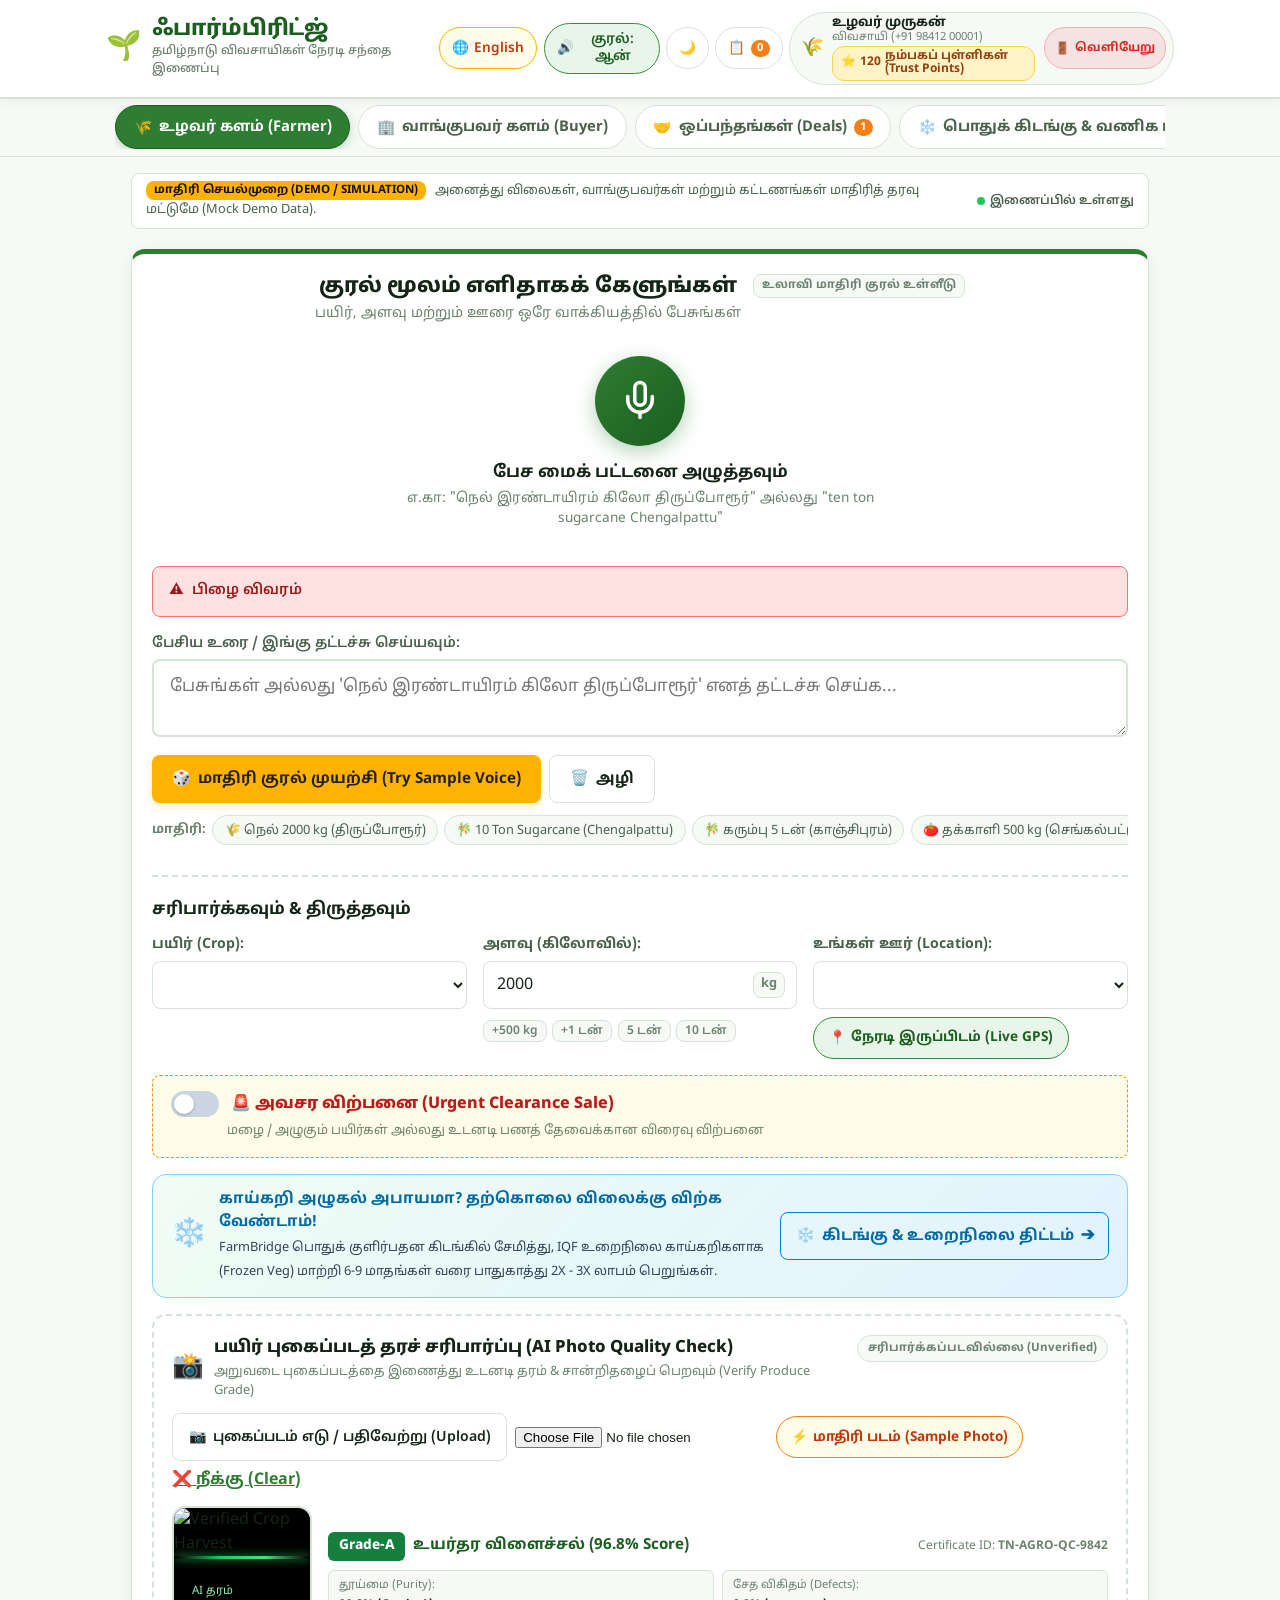
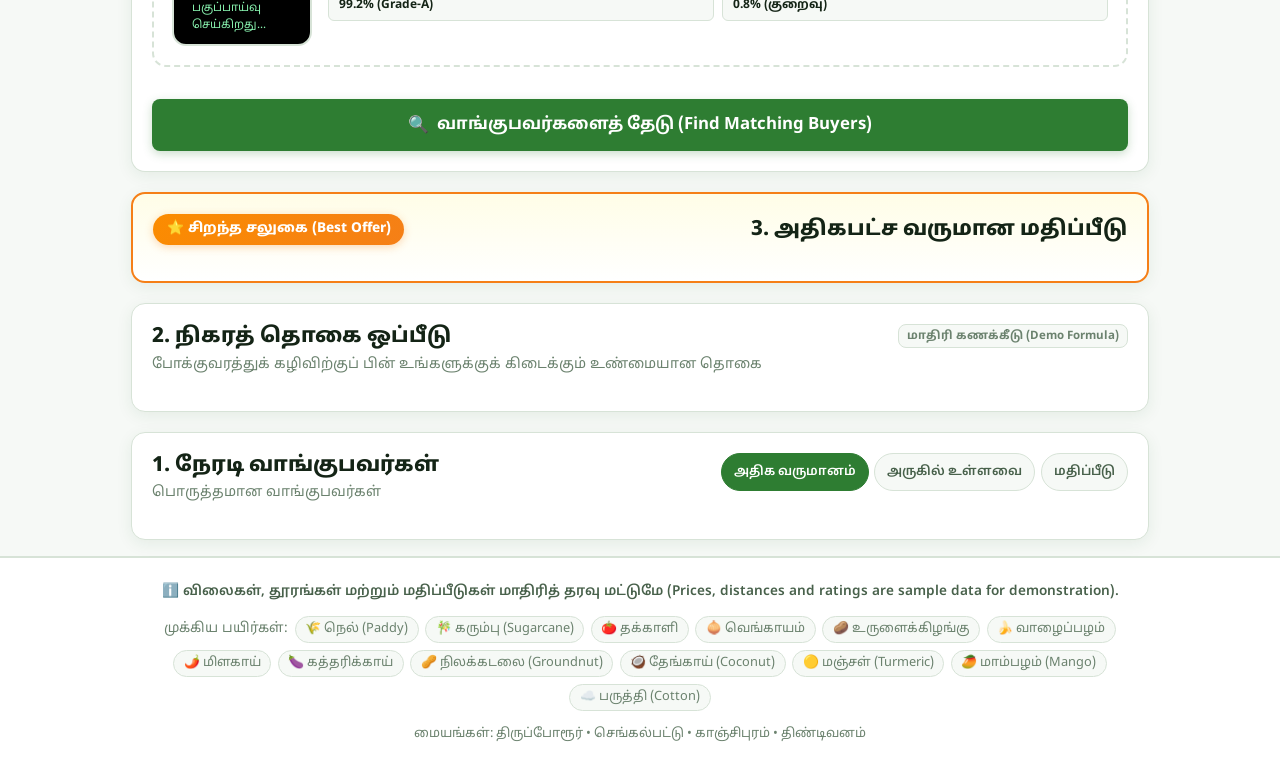
==== commit 1ac37168: "Integrate Central Cold Storage and 1.5% Developer Commission into Deals view (#deals)" ====
--- a/static/index.html
+++ b/static/index.html
@@ -447,19 +447,44 @@
     <!-- VIEW 3: DEALS TRACKER & STATUS PIPELINE -->
     <div id="viewDeals" class="view-panel hidden" role="tabpanel" aria-labelledby="tabDeals">
       <section class="card deals-dashboard-card" aria-labelledby="secDealsHeading">
-        <div class="section-header-row">
+        <div class="section-header-row" style="align-items: flex-start; flex-wrap: wrap; gap: 0.75rem;">
           <div>
             <h2 id="secDealsHeading" class="section-title">ஒப்பந்தங்கள் & நேரடி நிலைக் கண்காணிப்பு</h2>
-            <p class="section-desc" id="secDealsSubtitle">உறுதி செய்யப்பட்ட ஒப்பந்தங்களின் படிநிலை முன்னேற்றம் (முழு மாதிரி செயல்முறை)</p>
-          </div>
-          <button id="createDemoDealBtn" class="btn btn-turmeric">
-            <span class="btn-icon" aria-hidden="true">➕</span>
-            <span id="createDemoDealBtnText">மாதிரி ஒப்பந்தம் உருவாக்கு</span>
+            <p class="section-desc" id="secDealsSubtitle">உறுதி செய்யப்பட்ட மண்டி மற்றும் குளிர்பதன கிடங்கு ஒப்பந்தங்கள் • 1.5% வெளிப்படையான இணையதள கட்டணம்</p>
+          </div>
+          <div style="display: flex; gap: 0.5rem; flex-wrap: wrap;">
+            <button id="createDemoDealBtn" class="btn btn-turmeric">
+              <span class="btn-icon" aria-hidden="true">➕</span>
+              <span id="createDemoDealBtnText">நேரடி ஒப்பந்தம்</span>
+            </button>
+            <button id="createColdStorageDealBtn" class="btn btn-outline" style="border-color: #0284c7; color: #0369a1; font-weight: 700;">
+              <span class="btn-icon" aria-hidden="true">❄️</span>
+              <span id="createColdDealBtnText">குளிர் கிடங்கு ஒப்பந்தம்</span>
+            </button>
+          </div>
+        </div>
+
+        <!-- Deals Telemetry & Platform Commission Summary Strip -->
+        <div id="dealsCommissionStrip" class="deals-telemetry-strip" style="background: linear-gradient(135deg, #f0fdf4 0%, #e0f2fe 100%); border: 1.5px solid #86efac; border-radius: var(--radius-md); padding: 0.85rem 1rem; margin-top: 0.85rem; display: grid; grid-template-columns: repeat(auto-fit, minmax(170px, 1fr)); gap: 0.75rem;">
+          <!-- Dynamically populated with active deals, volume, 1.5% developer commission, and farmer savings -->
+        </div>
+
+        <!-- Cold Storage & Business Shortcut Strip -->
+        <div class="deals-cold-shortcut" style="margin-top: 0.85rem; background: var(--bg-card); border: 1.5px solid #7dd3fc; border-radius: var(--radius-md); padding: 0.75rem 1rem; display: flex; justify-content: space-between; align-items: center; gap: 0.75rem; flex-wrap: wrap;">
+          <div style="display: flex; align-items: center; gap: 0.6rem;">
+            <span style="font-size: 1.5rem;">❄️</span>
+            <div>
+              <strong style="color: #0369a1; font-size: 0.9rem;">FarmBridge மத்திய குளிர்பதன கிடங்கு & உறைநிலை மையம் (-18°C IQF)</strong>
+              <span style="font-size: 0.78rem; color: var(--text-muted); display: block;">அழுகும் காய்கறிகளை 6-9 மாதங்கள் சேமிக்கும் ஒப்பந்தங்கள் மற்றும் 1.5% குறைந்தபட்ச சேவை கட்டண மாதிரி</span>
+            </div>
+          </div>
+          <button type="button" id="dealsOpenWarehouseBtn" class="btn btn-outline" style="border-color: #0284c7; color: #0369a1; font-weight: 700; padding: 0.4rem 0.8rem; font-size: 0.82rem;">
+            <span>❄️</span> <span>கிடங்கு & வணிக மாதிரி காண்க</span> ➔
           </button>
         </div>
 
         <!-- Deals List Container -->
-        <div id="dealsListContainer" class="deals-container" role="list">
+        <div id="dealsListContainer" class="deals-container" role="list" style="margin-top: 1rem;">
           <!-- Populated by JS -->
         </div>
       </section>
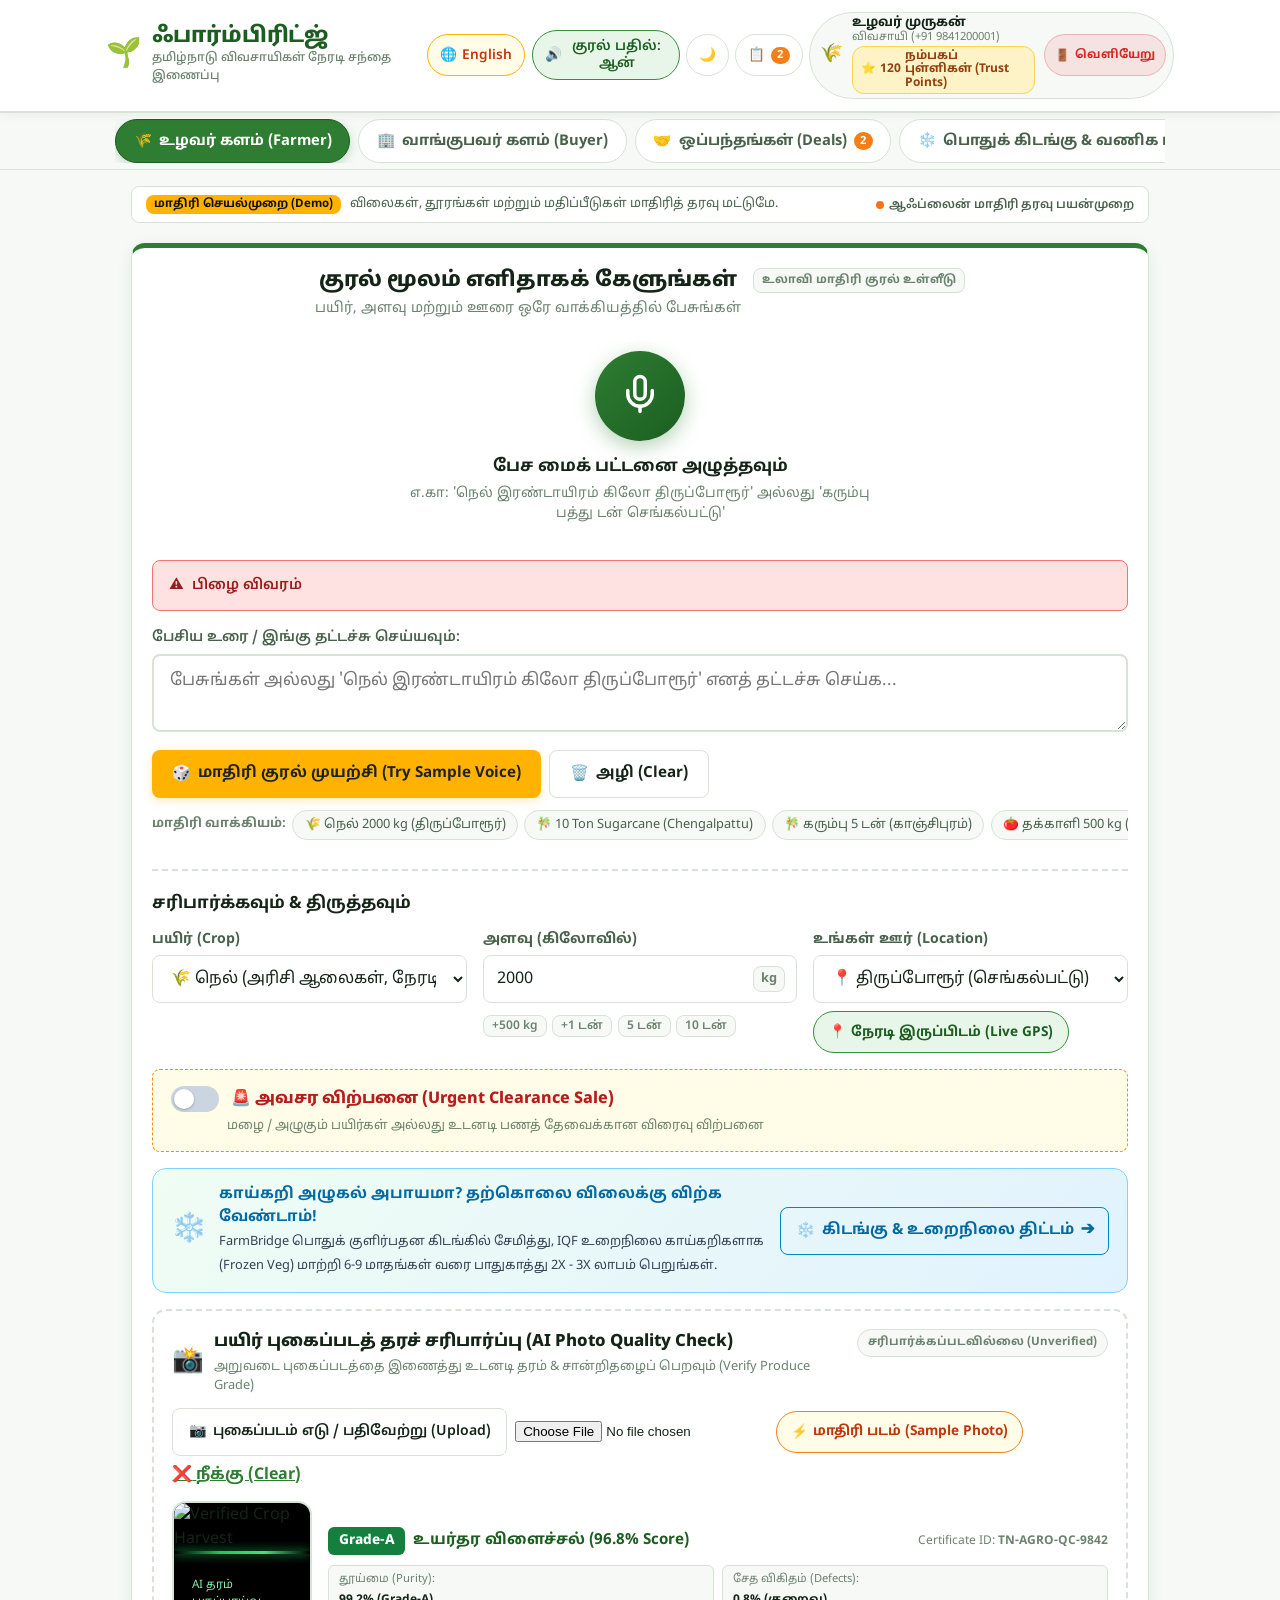
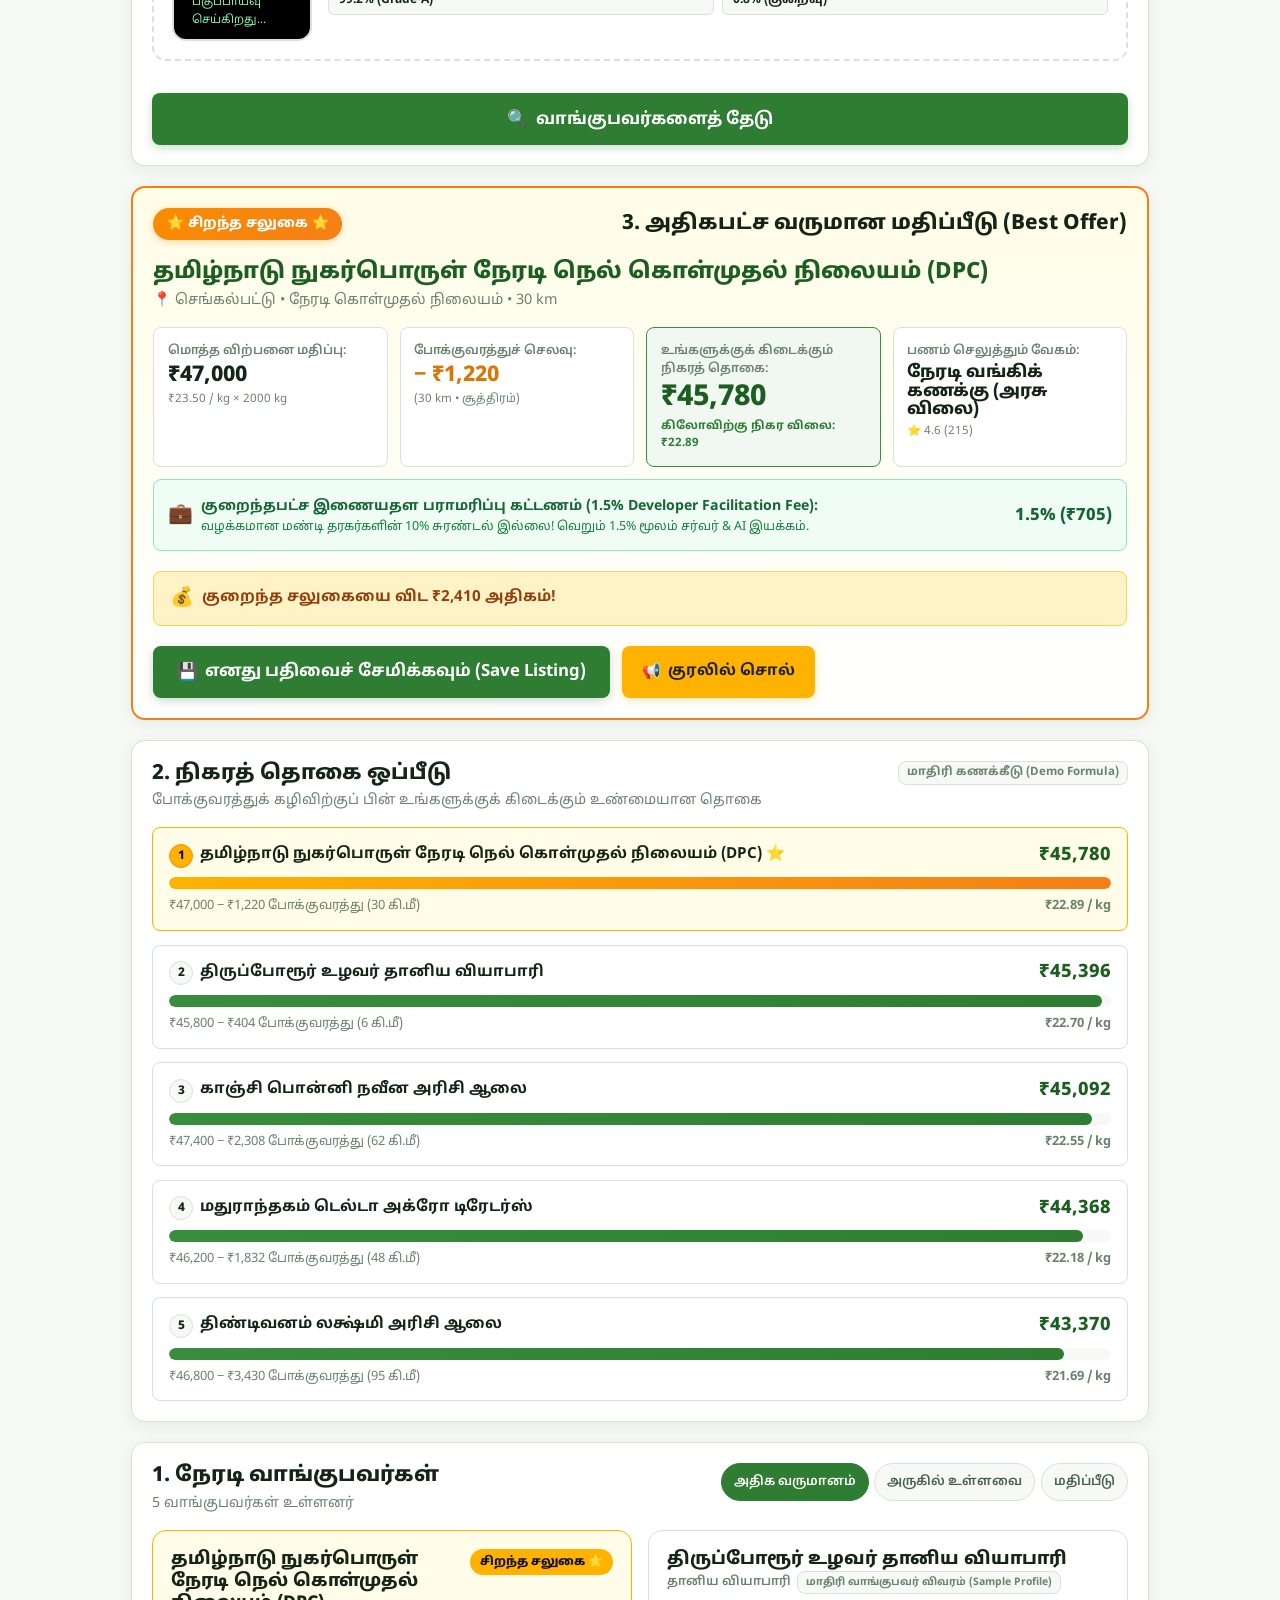
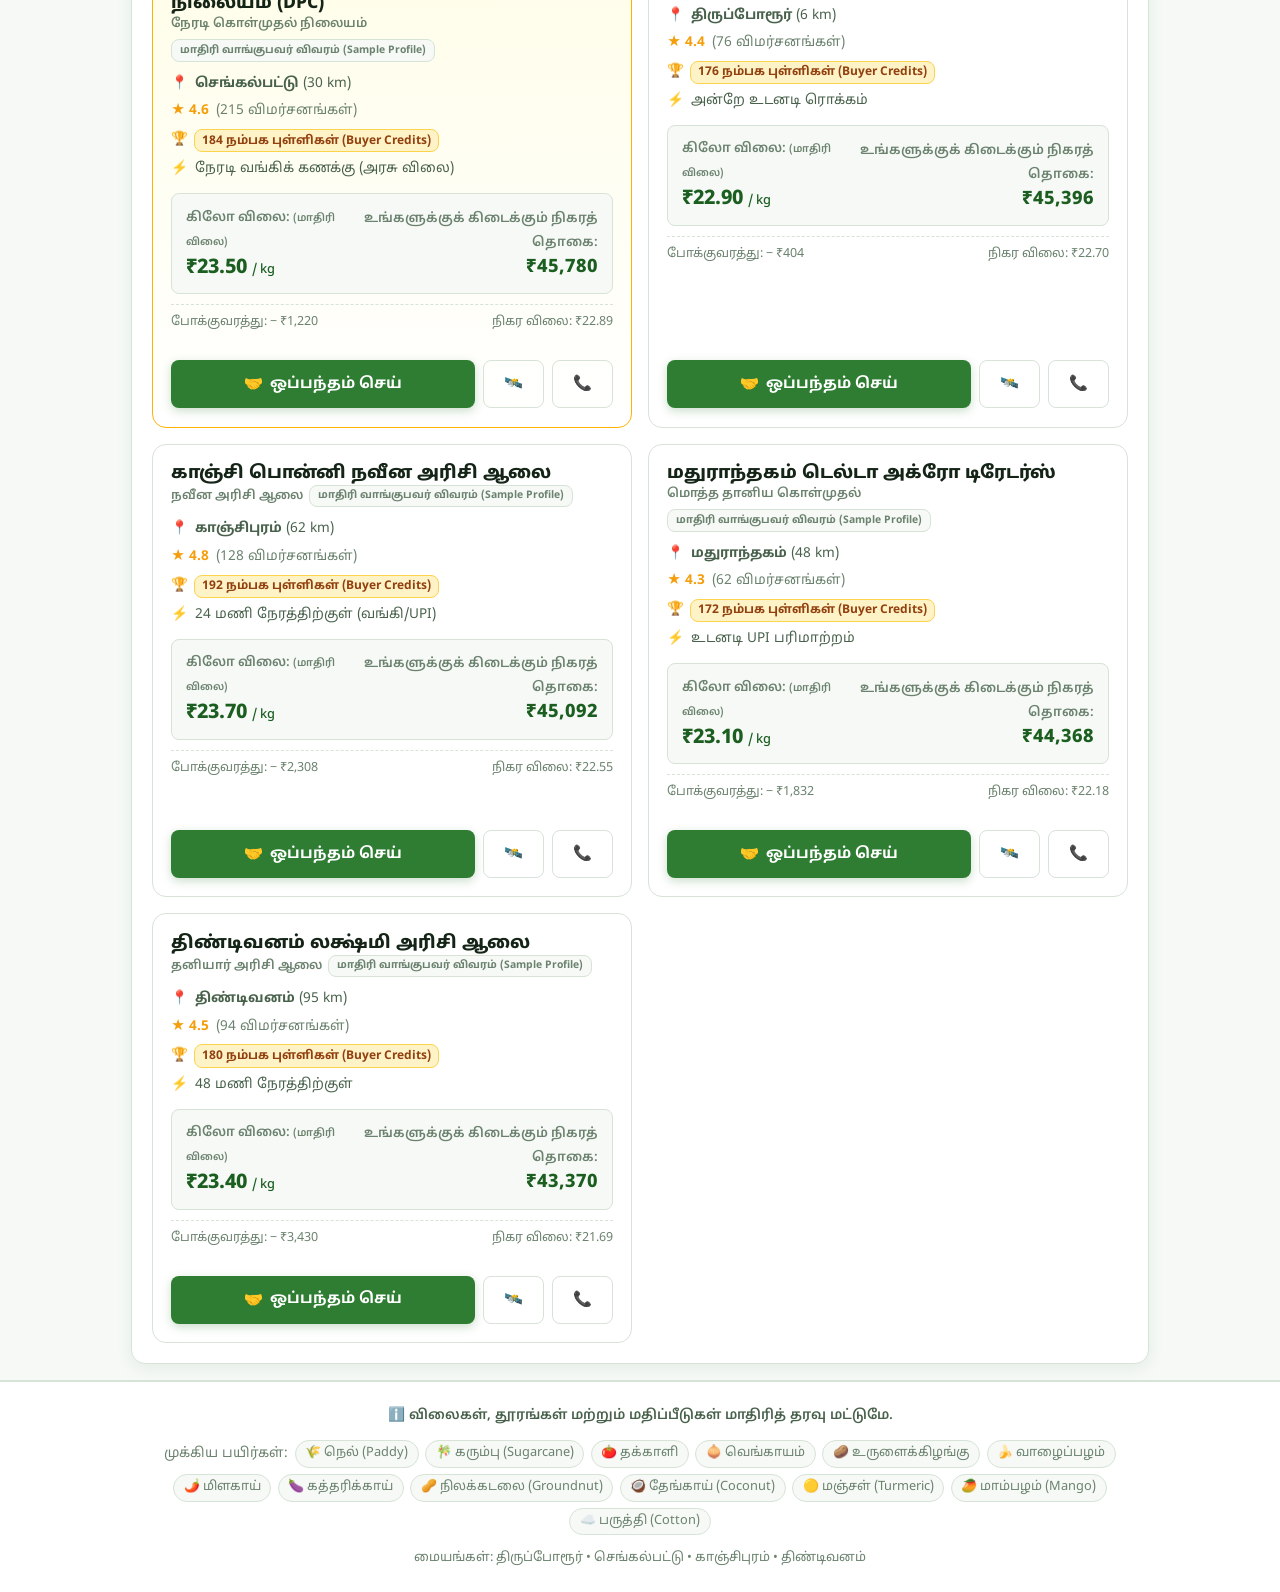
==== commit b946f78f: "fix: XSS protection, QC cert dynamic data, deal badge, platform fee, vercel deployment config" ====
--- a/static/index.html
+++ b/static/index.html
@@ -88,7 +88,7 @@
       <button class="role-tab" id="tabDeals" role="tab" aria-selected="false" data-view="deals">
         <span class="tab-icon" aria-hidden="true">🤝</span>
         <span id="tabDealsText">ஒப்பந்தங்கள் (Deals)</span>
-        <span id="dealsCountBadge" class="badge">1</span>
+        <span id="dealsCountBadge" class="badge">0</span>
       </button>
       <button class="role-tab" id="tabWarehouse" role="tab" aria-selected="false" data-view="warehouse">
         <span class="tab-icon" aria-hidden="true">❄️</span>
@@ -850,7 +850,7 @@
               <div class="cert-seal-icon">🏅</div>
               <div class="cert-seal-info">
                 <strong>FarmBridge Quality Assured</strong>
-                <small id="certTimestamp">Verified: 2026-10-28 17:30</small>
+                <small id="certTimestamp">Verified: —</small>
               </div>
             </div>
           </div>
@@ -868,13 +868,13 @@
 
   <!-- LIVE LOCATION & DISPATCHED VEHICLE TRACKING MODAL -->
   <div id="liveTrackingModal" class="modal-overlay hidden" role="dialog" aria-modal="true" aria-labelledby="trackingModalTitle">
-    <div class="modal-card" style="max-width: 720px; width: 95%;">
+    <div class="modal-card" style="max-width: 820px; width: 95%;">
       <div class="modal-header" style="background: var(--green-900); color: #fff; border-radius: var(--radius-lg) var(--radius-lg) 0 0; padding: 1rem 1.25rem;">
         <div style="display: flex; align-items: center; gap: 0.6rem;">
           <span style="font-size: 1.5rem;">🛰️</span>
           <div>
-            <h3 id="trackingModalTitle" class="modal-title" style="color: #fff; font-size: 1.1rem; margin: 0;">நேரடி இருப்பிடம் & லாரி கண்காணிப்பு (Live GPS & Vehicle Tracker)</h3>
-            <p id="trackingModalSub" style="font-size: 0.78rem; color: #bbf7d0; margin: 0;">விவசாயி ➔ அனுப்பப்பட்ட வாகனம் ➔ வாங்குபவர் மண்டி நேரடி வழித்தடம்</p>
+            <h3 id="trackingModalTitle" class="modal-title" style="color: #fff; font-size: 1.1rem; margin: 0;">நேரடி இருப்பிடம் & வாகன கண்காணிப்பு (Live GPS Tracker)</h3>
+            <p id="trackingModalSub" style="font-size: 0.78rem; color: #bbf7d0; margin: 0;">விவசாயி ➔ மத்திய குளிர்பதன கிடங்கு ➔ வாங்குபவர் மண்டி நேரடி வழித்தடம்</p>
           </div>
         </div>
         <button id="closeTrackingModalBtn" class="close-btn" style="color: #fff;" aria-label="Close modal">&times;</button>
